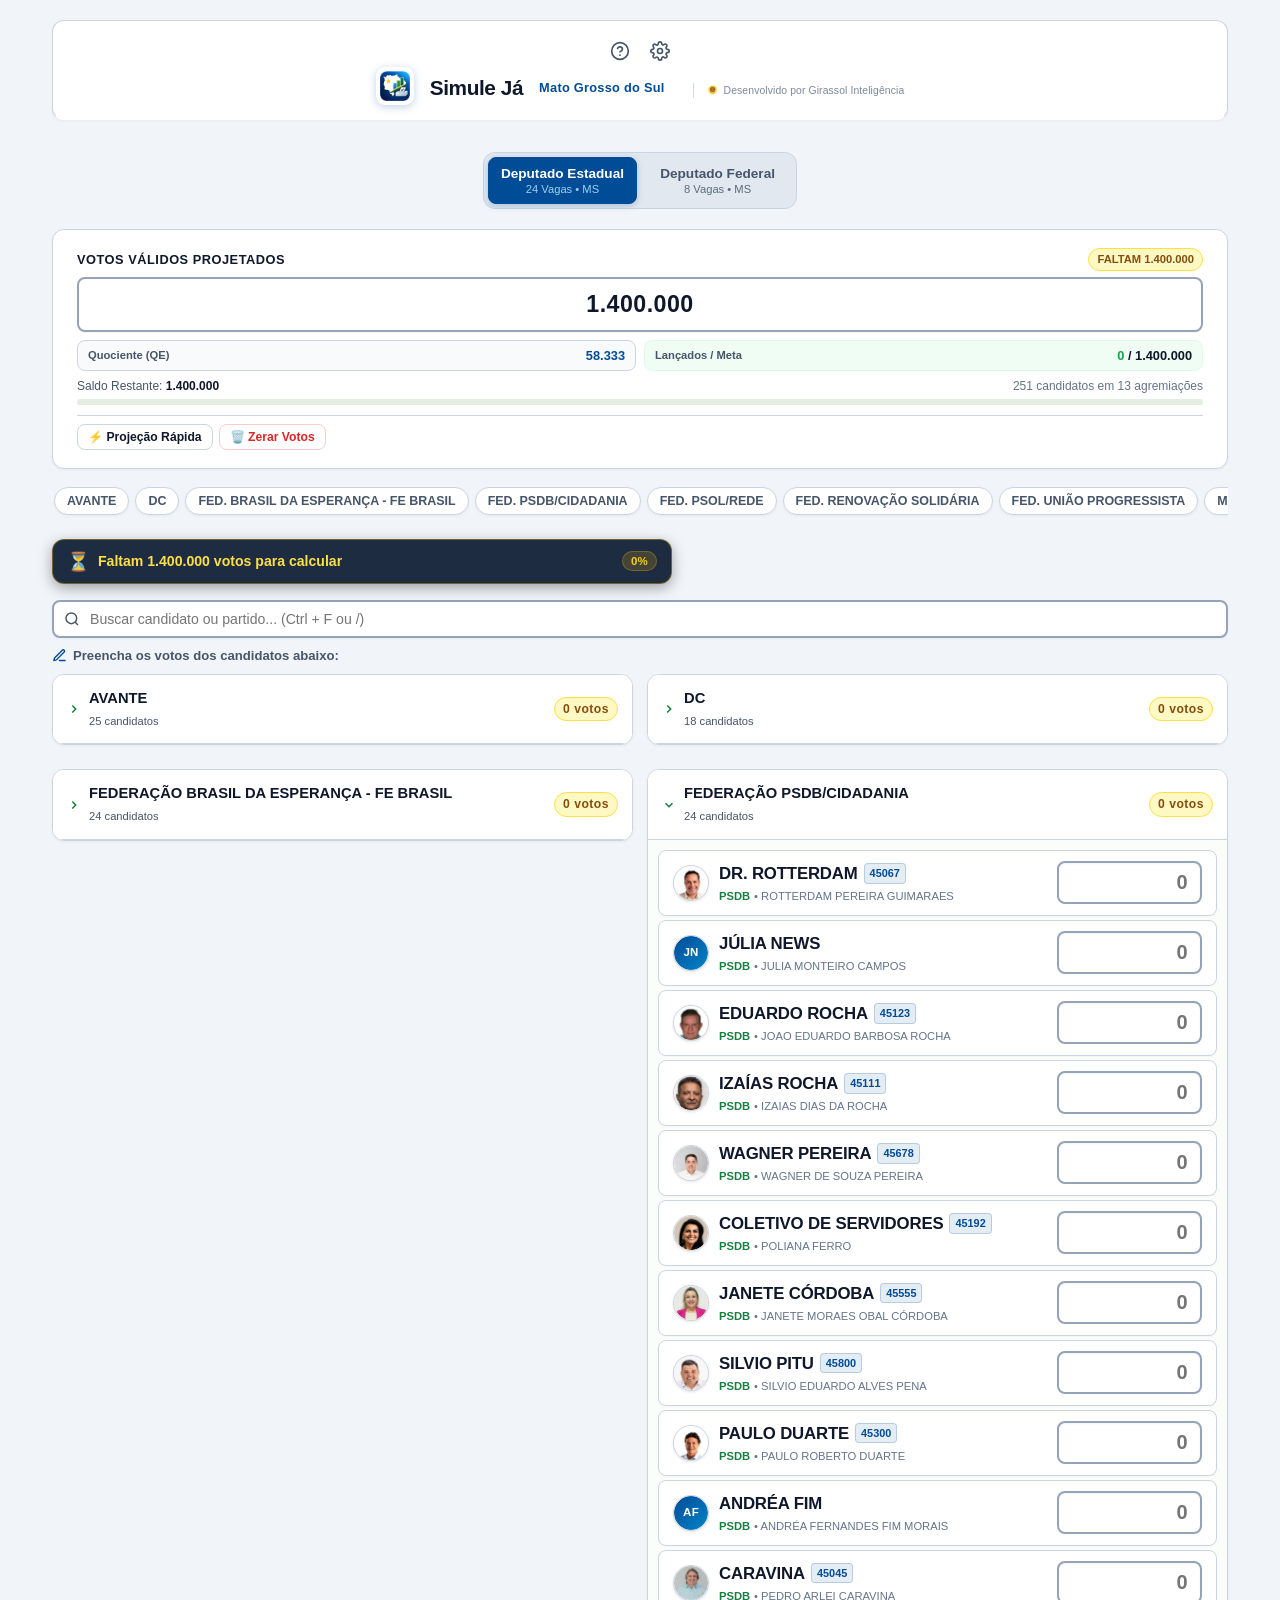
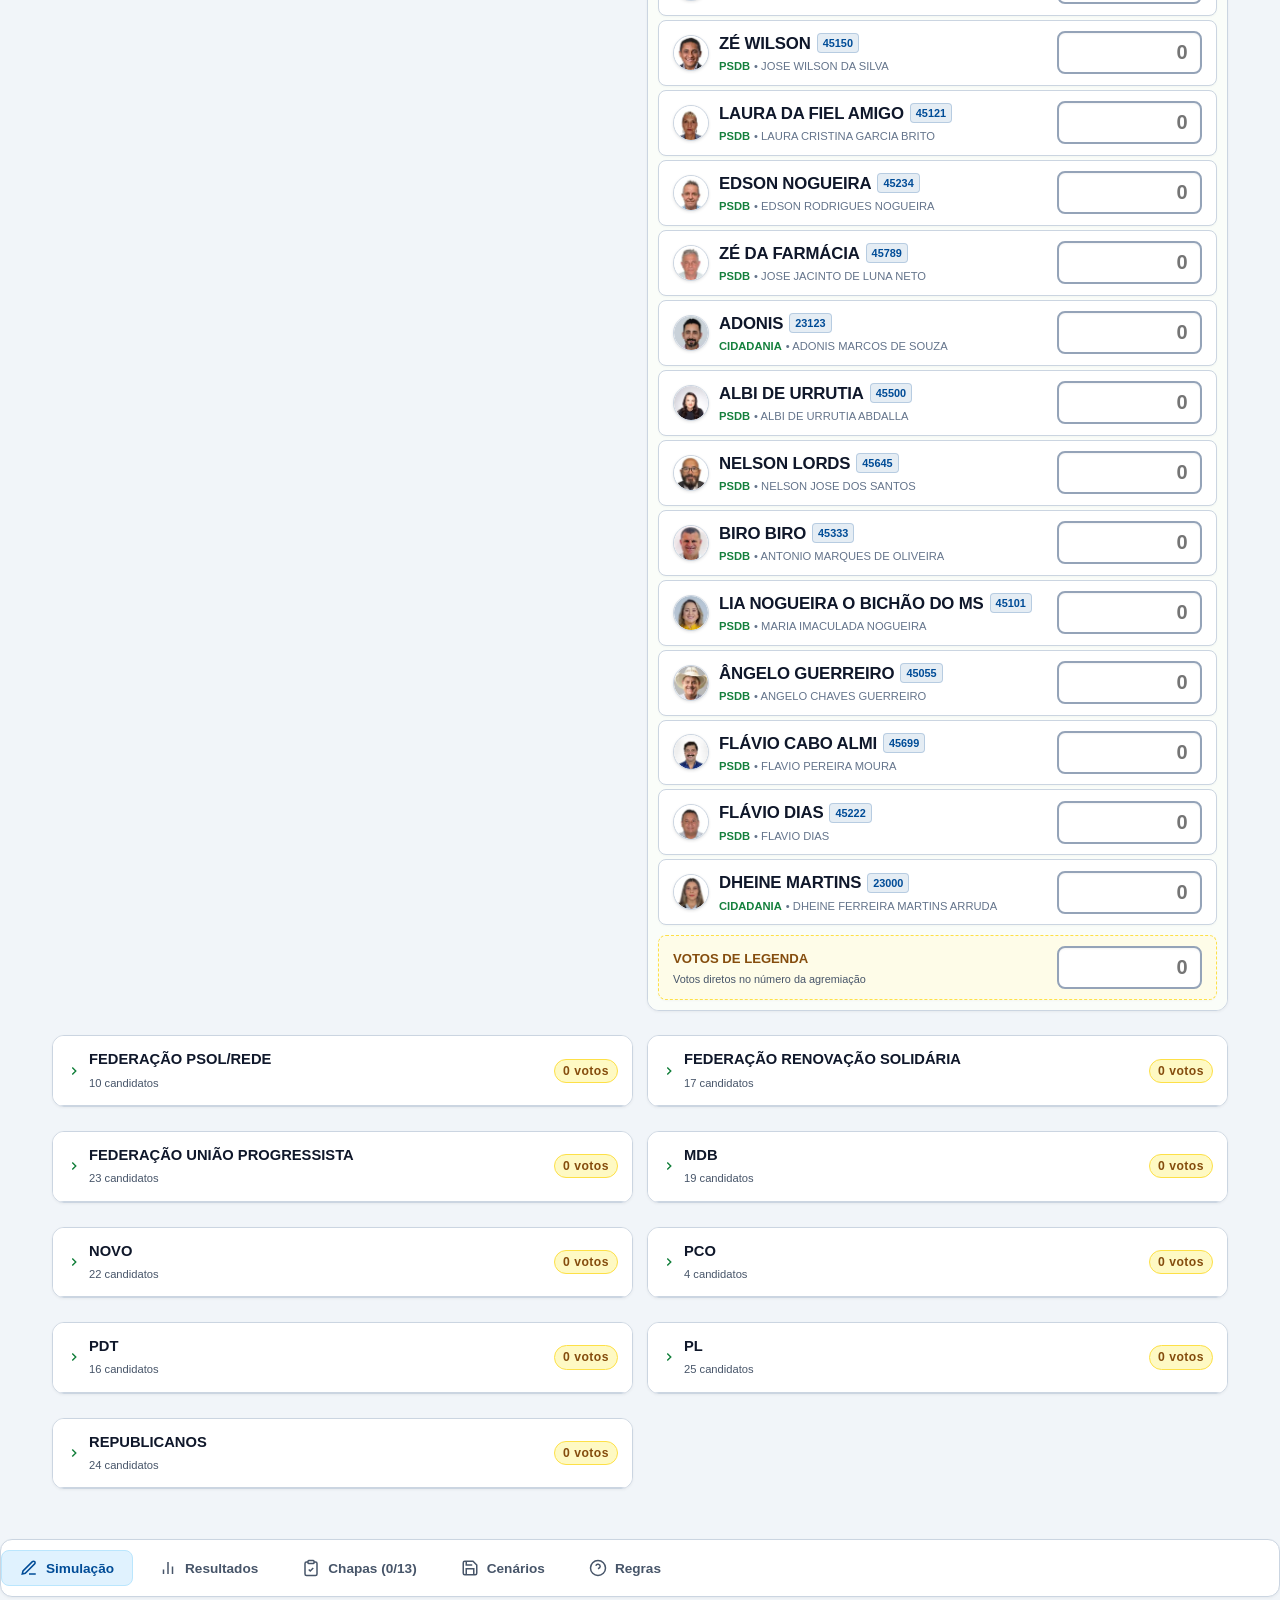
==== index.html @ b7ff92b0 "feat(ux): adicionar busca rapida de candidatos, resumo de diferencas de cenarios e atalhos por tecla" ====
<!DOCTYPE html>
<html lang="pt-BR">
<head>
  <meta charset="UTF-8">
  <meta name="viewport" content="width=device-width, initial-scale=1.0, maximum-scale=1.0, user-scalable=no">
  <meta http-equiv="Content-Security-Policy" content="default-src 'self' data:; script-src 'self' 'unsafe-inline' https://cdn.jsdelivr.net; style-src 'self' 'unsafe-inline' https://fonts.googleapis.com; font-src 'self' https://fonts.gstatic.com data:; img-src 'self' data: blob: https:; connect-src 'self' https:; object-src 'none'; base-uri 'self';">
  <meta name="referrer" content="strict-origin-when-cross-origin">

  <meta name="theme-color" content="#004C97">
  <meta name="description" content="SIMULE JÁ - Projeção eleitoral inteligente nas regras oficiais do TSE (Eleições 2026 MS)">
  <meta name="author" content="Girassol Inteligência">
  <meta name="creator" content="Girassol Inteligência">
  <meta name="publisher" content="Girassol Inteligência">
  <link rel="manifest" href="manifest.json">
  <link rel="icon" href="assets/favicon.png" type="image/png">
  <link rel="icon" href="assets/favicon.webp" type="image/webp">
  <link rel="apple-touch-icon" href="assets/icon-192.png">
  <title>Simule Já • Mato Grosso do Sul</title>
  <link rel="preconnect" href="https://fonts.googleapis.com">
  <link rel="preconnect" href="https://fonts.gstatic.com" crossorigin>
  <link href="https://fonts.googleapis.com/css2?family=Inter:wght@400;500;600;700;800;900&display=swap" rel="stylesheet">
  <link rel="stylesheet" href="css/main.css?v=1789574800000">
  <link rel="stylesheet" href="css/components.css?v=1789574800000">
</head>
<body>

  <div class="app-container">
    
    <!-- Top Header Centralizado com Logo Original e Créditos Discretos -->
    <header class="app-header header-centered">
      <!-- Botões de Ação no Canto Superior Direito (Regras TSE e ADM) -->
      <div class="header-actions-right" style="position: absolute; top: 12px; right: 12px; display: flex; gap: 8px; z-index: 10;">
        <button id="btn-open-rules" class="btn-adm-gear-corner" title="Regras Oficiais do TSE" aria-label="Regras Oficiais do TSE" style="position: static;">
          <svg width="20" height="20" viewBox="0 0 24 24" fill="none" stroke="currentColor" stroke-width="2" stroke-linecap="round" stroke-linejoin="round">
            <circle cx="12" cy="12" r="10"></circle>
            <path d="M9.09 9a3 3 0 0 1 5.83 1c0 2-3 3-3 3"></path>
            <line x1="12" y1="17" x2="12.01" y2="17"></line>
          </svg>
        </button>
        <button id="btn-open-adm" class="btn-adm-gear-corner" title="Painel Administrativo" aria-label="Painel Administrativo" style="position: static;">
          <svg width="20" height="20" viewBox="0 0 24 24" fill="none" stroke="currentColor" stroke-width="2" stroke-linecap="round" stroke-linejoin="round">
            <circle cx="12" cy="12" r="3"></circle>
            <path d="M19.4 15a1.65 1.65 0 0 0 .33 1.82l.06.06a2 2 0 0 1 0 2.83 2 2 0 0 1-2.83 0l-.06-.06a1.65 1.65 0 0 0-1.82-.33 1.65 1.65 0 0 0-1 1.51V21a2 2 0 0 1-2 2 2 2 0 0 1-2-2v-.09A1.65 1.65 0 0 0 9 19.4a1.65 1.65 0 0 0-1.82.33l-.06.06a2 2 0 0 1-2.83 0 2 2 0 0 1 0-2.83l.06-.06a1.65 1.65 0 0 0 .33-1.82 1.65 1.65 0 0 0-1.51-1H3a2 2 0 0 1-2-2 2 2 0 0 1 2-2h.09A1.65 1.65 0 0 0 4.6 9a1.65 1.65 0 0 0-.33-1.82l-.06-.06a2 2 0 0 1 0-2.83 2 2 0 0 1 2.83 0l.06.06a1.65 1.65 0 0 0 1.82.33H9a1.65 1.65 0 0 0 1-1.51V3a2 2 0 0 1 2-2 2 2 0 0 1 2 2v.09a1.65 1.65 0 0 0 1 1.51 1.65 1.65 0 0 0 1.82-.33l.06-.06a2 2 0 0 1 2.83 0 2 2 0 0 1 0 2.83l-.06-.06a1.65 1.65 0 0 0-.33 1.82V9a1.65 1.65 0 0 0 1.51 1H21a2 2 0 0 1 2 2 2 2 0 0 1-2 2h-.09a1.65 1.65 0 0 0-1.51 1z"></path>
          </svg>
        </button>
      </div>

      <div class="brand-wrapper-centered">
        <!-- Logo em tamanho original compacto (38px) -->
        <div class="brand-icon-original">
          <picture>
            <source srcset="assets/icon-192.webp" type="image/webp">
            <img src="assets/oficial_logo.png" alt="Simule Já" class="brand-logo-original">
          </picture>
        </div>
        
        <!-- Título e Frase Centralizados -->
        <h1 class="brand-title-centered">Simule Já</h1>
        <span class="brand-subtitle-centered">Mato Grosso do Sul</span>

        <!-- Desenvolvido por Girassol Inteligência muito discreto e compacto -->
        <div class="brand-credits-subtle">
          <img src="assets/girassol_logo.png" alt="Girassol" class="credits-logo-tiny">
          <span>Desenvolvido por Girassol Inteligência</span>
        </div>
      </div>
    </header>



    <!-- Cargo Selector (Item 2) -->
    <section class="cargo-section">
      <div class="cargo-toggle-grid">
        <button id="cargo-estadual-btn" class="cargo-toggle-btn active" data-cargo="DEPUTADO ESTADUAL" data-seats="24">
          <span>Deputado Estadual</span>
          <span class="sub-text">24 Vagas • MS</span>
        </button>
        <button id="cargo-federal-btn" class="cargo-toggle-btn" data-cargo="DEPUTADO FEDERAL" data-seats="8">
          <span>Deputado Federal</span>
          <span class="sub-text">8 Vagas • MS</span>
        </button>
      </div>
    </section>

    <!-- TAB 1: SIMULAÇÃO / ENTRADA DIRETA -->
    <main id="tab-simulation" class="tab-content active">
      
      <!-- Painel de Controle de Votos e QE -->
      <section class="glass-card desktop-votos-hero-card" style="padding: 14px 16px;">
        <div style="display: flex; justify-content: space-between; align-items: center; margin-bottom: 6px;">
          <span style="font-size: 0.8rem; font-weight: 800; color: var(--text-main); text-transform: uppercase; letter-spacing: 0.04em;">Votos Válidos Projetados</span>
          <span id="balance-status-badge" class="badge badge-yellow">Ajuste os Votos</span>
        </div>
        
        <div style="display: flex; gap: 8px; align-items: center;">
          <input type="text" id="input-valid-votes" class="form-input" placeholder="Ex: 1.400.000" inputmode="numeric" value="1.400.000" style="font-size: 1.45rem; font-weight: 800; letter-spacing: 0.02em; padding: 12px 16px; text-align: center; border-width: 2px;" title="Projeção total de votos válidos">
        </div>

        <!-- Indicadores de Monitoramento Direto (Linha Única Discreta) -->
        <div class="metrics-summary-grid">
          <div class="fixed-metric-box metric-inline">
            <span class="box-label">Quociente (QE)</span>
            <span id="display-qe" class="box-value">0</span>
          </div>
          <div class="fixed-metric-box box-green metric-inline">
            <span class="box-label">Lançados / Meta</span>
            <span class="box-value">
              <span id="display-allocated-votes">0</span> / <span id="display-target-votes">1.400.000</span>
            </span>
          </div>
        </div>

        <div style="display: flex; justify-content: space-between; font-size: 0.75rem; color: var(--text-muted); margin-top: 6px;">
          <span>Saldo Restante: <b id="display-vote-diff" style="color: var(--text-main);">1.400.000</b></span>
          <span id="cand-list-counter" style="color: var(--text-dim);">0 candidatos na chapa</span>
        </div>
        <div class="progress-track" style="margin-top: 4px; height: 6px;">
          <div id="balance-progress-bar" class="progress-fill" style="width: 0%;"></div>
        </div>

        <!-- Barra de Ferramentas Rápidas de Simulação -->
        <div style="display: flex; justify-content: space-between; align-items: center; gap: 8px; margin-top: 10px; padding-top: 8px; border-top: 1px solid var(--border-color); flex-wrap: wrap;">
          <div style="display: flex; gap: 6px;">
            <button id="btn-quick-fill" class="btn btn-secondary btn-sm" type="button" title="Preencher com projeção proporcional calibrada para MS" style="font-weight: 600; font-size: 0.76rem; display: inline-flex; align-items: center; gap: 4px;">
              <span>⚡ Projeção Rápida</span>
            </button>
            <button id="btn-clear-votes" class="btn btn-outline btn-sm" type="button" title="Limpar todos os votos lançados" style="font-size: 0.76rem; color: var(--pastel-red-text); border-color: var(--pastel-red-border);">
              <span>🗑️ Zerar Votos</span>
            </button>
          </div>
        </div>
      </section>

      <!-- Atalhos Rápidos Deslizantes das Agremiações (Chips Nav) -->
      <nav id="party-chips-nav" class="party-chips-nav-container" style="display: flex; gap: 6px; overflow-x: auto; padding: 6px 2px 8px 2px; margin-top: 4px; -webkit-overflow-scrolling: touch;">
        <!-- Gerado dinamicamente via JS -->
      </nav>

      <!-- Barra Fixa Inteligente de Cálculo e Status Oficial -->
      <div class="sticky-calc-bar-dock">
        <button id="btn-run-simulation" class="btn-smart-calc state-pending" type="button" aria-label="Calcular distribuição oficial de vagas">
          <div class="smart-calc-content">
            <span class="smart-calc-icon" id="smart-calc-icon">⏳</span>
            <span class="smart-calc-text" id="smart-calc-text">Faltam 1.400.000 votos para calcular</span>
          </div>
          <span class="smart-calc-badge" id="smart-calc-badge">0%</span>
        </button>
      </div>

      <!-- Barra de Busca Rápida de Candidatos e Partidos (UX Desktop & Mobile) -->
      <div class="candidate-search-wrapper" style="margin: 12px 0 6px 0;">
        <div style="position: relative; display: flex; align-items: center; width: 100%;">
          <svg style="position: absolute; left: 12px; color: var(--text-muted); pointer-events: none;" width="16" height="16" viewBox="0 0 24 24" fill="none" stroke="currentColor" stroke-width="2.2">
            <circle cx="11" cy="11" r="8"></circle>
            <line x1="21" y1="21" x2="16.65" y2="16.65"></line>
          </svg>
          <input type="text" id="input-candidate-search" class="form-input" placeholder="Buscar candidato ou partido... (Ctrl + F ou /)" style="padding-left: 36px; padding-right: 32px; font-size: 0.88rem; height: 38px; border-radius: var(--radius-sm);" aria-label="Buscar candidato ou partido">
          <button id="btn-clear-candidate-search" type="button" style="display: none; position: absolute; right: 8px; background: transparent; border: none; font-size: 1.1rem; color: var(--text-muted); cursor: pointer; padding: 2px 6px;" title="Limpar busca">✕</button>
        </div>
        <div id="search-results-feedback" style="display: none; font-size: 0.75rem; color: var(--primary); font-weight: 700; margin-top: 4px; padding-left: 4px;"></div>
      </div>

      <!-- Instrução simples e direta -->
      <div class="instrucao-votos" style="margin: 8px 0 8px 0; font-size: 0.82rem; font-weight: 600; color: var(--text-muted); display: flex; align-items: center; gap: 6px;">
        <svg width="15" height="15" viewBox="0 0 24 24" fill="none" stroke="currentColor" stroke-width="2.2" stroke-linecap="round" stroke-linejoin="round" style="color: var(--primary); flex-shrink: 0;">
          <path d="M12 20h9"></path>
          <path d="M16.5 3.5a2.121 2.121 0 0 1 3 3L7 19l-4 1 1-4L16.5 3.5z"></path>
        </svg>
        <span>Preencha os votos dos candidatos abaixo:</span>
      </div>

      <!-- Lista Principal de Agremiações e Candidatos Oficiais Pré-carregados -->
      <section id="party-groups-container">
        <!-- Renderizado dinamicamente com todas as chapas oficiais -->
      </section>

    </main>

    <!-- TAB 2: RESULTADOS & BUSINESS INTELLIGENCE -->
    <section id="tab-results" class="tab-content">
      
      <!-- Empty State Amigável (UX Nielsen Heuristic: Visibilidade e Prevenção de Desorientação) -->
      <div id="results-empty-state" class="glass-card empty-state-card" style="display: block; text-align: center; padding: 28px 16px; margin-bottom: 12px;">
        <div style="font-size: 2.2rem; margin-bottom: 8px;">📊</div>
        <h3 style="font-size: 1.05rem; font-weight: 700; color: #FFFFFF; margin-bottom: 6px;">Nenhuma simulação gerada para <span id="results-empty-cargo-name" style="color: var(--primary-light);">Deputado Estadual</span></h3>
        <p style="font-size: 0.82rem; color: var(--text-muted); max-width: 320px; margin: 0 auto 14px auto; line-height: 1.4;">
          Preencha os votos das agremiações e candidatos na aba <b>Simulação</b> para desbloquear o Cockpit Oficial de Vagas e Quocientes.
        </p>
        <button id="btn-goto-simulation" class="btn btn-primary btn-sm" style="margin: 0 auto; display: inline-flex; align-items: center; gap: 6px; font-weight: 700;">
          <svg width="14" height="14" viewBox="0 0 24 24" fill="none" stroke="currentColor" stroke-width="2.2"><path d="M12 20h9"></path><path d="M16.5 3.5a2.121 2.121 0 0 1 3 3L7 19l-4 1 1-4L16.5 3.5z"></path></svg>
          Ir para Lançamento de Votos
        </button>
      </div>

      <!-- Container do Cockpit de BI (Exibido após o cálculo) -->
      <div id="results-bi-content" style="display: none;">

      <!-- Exportação Exclusiva da Projeção via Arquivo .simtse -->
      <div class="glass-card share-actions-card" style="padding: 12px 14px; margin-bottom: 12px; background: linear-gradient(135deg, #F0FDF4 0%, #FFFFFF 100%); border: 1.5px solid var(--pastel-green-border);">
        <div style="display: flex; justify-content: space-between; align-items: center; margin-bottom: 8px; flex-wrap: wrap; gap: 6px;">
          <div style="display: flex; align-items: center; gap: 8px;">
            <span style="font-size: 1.3rem;">💾</span>
            <div>
              <strong style="font-size: 0.92rem; color: #14532D; display: block; line-height: 1.2;">Exportar Projeção Oficial (.simtse)</strong>
              <span style="font-size: 0.73rem; color: var(--text-muted);">Arquivo oficial de simulação com validade de 24 horas</span>
            </div>
          </div>
          <span class="badge badge-green" style="font-size: 0.68rem; font-weight: 700;">⏱️ Válido por 24h</span>
        </div>

        <div class="share-buttons-grid" style="display: flex; gap: 8px; flex-wrap: wrap;">
          <button id="btn-share-whatsapp" class="btn btn-primary btn-sm" style="font-weight: 700; display: inline-flex; align-items: center; gap: 6px; background: #25D366; border: none; box-shadow: 0 2px 6px rgba(37, 211, 102, 0.35);">
            <svg width="15" height="15" viewBox="0 0 24 24" fill="none" stroke="currentColor" stroke-width="2.2"><path d="M21 11.5a8.38 8.38 0 0 1-.9 3.8 8.5 8.5 0 0 1-7.6 4.7 8.38 8.38 0 0 1-3.8-.9L3 21l1.9-5.7a8.38 8.38 0 0 1-.9-3.8 8.5 8.5 0 0 1 4.7-7.6 8.38 8.38 0 0 1 3.8-.9h.5a8.48 8.48 0 0 1 8 8v.5z"></path></svg>
            Enviar no WhatsApp
          </button>
          <button id="btn-copy-share-link" class="btn btn-secondary btn-sm" style="font-weight: 700; display: inline-flex; align-items: center; gap: 6px;">
            <svg width="15" height="15" viewBox="0 0 24 24" fill="none" stroke="currentColor" stroke-width="2.2"><path d="M10 13a5 5 0 0 0 7.54.54l3-3a5 5 0 0 0-7.07-7.07l-1.72 1.71"></path><path d="M14 11a5 5 0 0 0-7.54-.54l-3 3a5 5 0 0 0 7.07 7.07l1.71-1.71"></path></svg>
            Copiar Link (24h)
          </button>
          <button id="btn-export-simtse" class="btn btn-primary btn-sm" style="font-weight: 700; display: inline-flex; align-items: center; gap: 6px; background: #0284C7; border: none; box-shadow: 0 2px 6px rgba(2, 132, 199, 0.35);">
            <svg width="15" height="15" viewBox="0 0 24 24" fill="none" stroke="currentColor" stroke-width="2.2"><path d="M21 15v4a2 2 0 0 1-2 2H5a2 2 0 0 1-2-2v-4"></path><polyline points="7 10 12 15 17 10"></polyline><line x1="12" y1="15" x2="12" y2="3"></line></svg>
            Baixar Arquivo (.simtse)
          </button>
          <button id="btn-print-report" class="btn btn-outline btn-sm" style="font-weight: 600; display: inline-flex; align-items: center; gap: 6px;" title="Imprimir ou Salvar em PDF">
            <svg width="15" height="15" viewBox="0 0 24 24" fill="none" stroke="currentColor" stroke-width="2.2"><polyline points="6 9 6 2 18 2 18 9"></polyline><path d="M6 18H4a2 2 0 0 1-2-2v-5a2 2 0 0 1 2-2h16a2 2 0 0 1 2 2v5a2 2 0 0 1-2 2h-2"></path><rect x="6" y="14" width="12" height="8"></rect></svg>
            Imprimir / PDF
          </button>
        </div>
      </div>
      
      <!-- Top Seat & QE KPI Grid -->
      <div class="glass-card" style="padding: 12px 14px;">
        <div style="display: flex; justify-content: space-between; align-items: center; margin-bottom: 6px;">
          <span id="res-cargo-title" style="font-weight: 800; font-size: 0.85rem; letter-spacing: 0.05em; color: var(--primary);">DEPUTADO ESTADUAL</span>
          <span class="badge badge-green" id="res-balance-tag">Oficial TSE</span>
        </div>
        
        <div class="bi-kpi-grid">
          <div class="bi-kpi-card">
            <span class="bi-kpi-title">Quociente Eleitoral (QE)</span>
            <span class="bi-kpi-value" id="res-qe">0</span>
            <span class="bi-kpi-sub">Válidos ÷ Vagas</span>
          </div>
          <div class="bi-kpi-card kpi-blue">
            <span class="bi-kpi-title">Corte QP (10% QE)</span>
            <span class="bi-kpi-value" id="res-c10">0</span>
            <span class="bi-kpi-sub">Mínimo p/ vaga direta</span>
          </div>
          <div class="bi-kpi-card">
            <span class="bi-kpi-title">Corte Sobra (20% QE)</span>
            <span class="bi-kpi-value" id="res-c20">0</span>
            <span class="bi-kpi-sub">Mínimo p/ sobra 80/20</span>
          </div>
          <div class="bi-kpi-card kpi-green">
            <span class="bi-kpi-title">Vagas Preenchidas</span>
            <span class="bi-kpi-value" style="color: var(--pastel-green-text);"><span id="res-seats-distributed">0</span>/<span id="res-total-seats">24</span></span>
            <span class="bi-kpi-sub" id="res-seats-breakdown">0 QP | 0 Sobras</span>
          </div>
        </div>
      </div>

      <!-- Gráfico de Bancadas Eleitas (Business Intelligence) -->
      <div class="glass-card" style="padding: 12px 14px;">
        <div class="card-title-bar" style="margin-bottom: 8px;">
          <h3>Distribuição de Vagas por Bancada</h3>
          <span style="font-size: 0.72rem; color: var(--text-muted);">Composição Oficial</span>
        </div>
        <div id="bi-bancadas-chart" class="chart-bar-container">
          <!-- Gerado dinamicamente com barras comparativas -->
        </div>
      </div>

      <!-- Tabela Consolidada de Partidos e Eficiência Eleitoral -->
      <div class="glass-card" style="padding: 12px 14px;">
        <div class="card-title-bar" style="margin-bottom: 8px;">
          <h3>Quocientes e Conquista de Vagas</h3>
        </div>
        <div class="table-responsive">
          <table class="custom-table" id="table-party-results">
            <thead>
              <tr>
                <th>Partido / Federação</th>
                <th>Votos Totais</th>
                <th>% Votos</th>
                <th>QP</th>
                <th>Vagas QP</th>
                <th>Sobras 80/20</th>
                <th>Sobras Gerais</th>
                <th>Total Vagas</th>
              </tr>
            </thead>
            <tbody>
              <!-- Dynamic Rows -->
            </tbody>
          </table>
        </div>
      </div>

      <!-- Candidatos Eleitos Oficialmente Projetados -->
      <div class="glass-card" style="padding: 12px 14px;">
        <div class="card-title-bar" style="margin-bottom: 8px;">
          <h3>Candidatos Eleitos</h3>
          <span class="badge badge-purple" id="badge-elected-count">0 Eleitos</span>
        </div>
        <div id="elected-candidates-list" class="elected-grid">
          <!-- Dynamic Elected Cards -->
        </div>
      </div>

      <!-- Margem de Corte: Primeiros Suplentes e Votos Restantes -->
      <div class="glass-card" style="padding: 12px 14px;">
        <div class="card-title-bar" style="margin-bottom: 8px;">
          <h3>Margem de Corte (Primeiros Suplentes)</h3>
          <span style="font-size: 0.72rem; color: var(--text-muted);">Candidatos mais próximos da vaga</span>
        </div>
        <div class="table-responsive">
          <table class="custom-table" id="table-suplentes">
            <thead>
              <tr>
                <th>Candidato</th>
                <th>Partido / Federação</th>
                <th>Votos Nominais</th>
                <th>Status</th>
              </tr>
            </thead>
            <tbody>
              <!-- Dynamic Rows -->
            </tbody>
          </table>
        </div>
      </div>

          </div>
    </section>


    

    <!-- TAB 4: CENÁRIOS SALVOS (Item 11) -->
    <section id="tab-scenarios" class="tab-content">
      <div class="glass-card">
        <div class="scenarios-toolbar-wrapper">
          <!-- Bloco 1: Ações Locais da Sessão Atual -->
          <div class="scenarios-toolbar-section">
            <div class="scenarios-toolbar-header">
              <span class="scenarios-toolbar-label">
                <svg width="15" height="15" viewBox="0 0 24 24" fill="none" stroke="currentColor" stroke-width="2.2"><path d="M19 21H5a2 2 0 0 1-2-2V5a2 2 0 0 1 2-2h11l5 5v11a2 2 0 0 1-2 2z"></path><polyline points="17 21 17 13 7 13 7 21"></polyline><polyline points="7 3 7 8 15 8"></polyline></svg>
                Gravação e Backup Local
              </span>
            </div>
            <div class="scenarios-buttons-group">
              <button id="btn-save-current-scenario" class="btn btn-primary btn-scenario-action" title="Grava os votos atuais em um novo cenário">
                <svg width="15" height="15" viewBox="0 0 24 24" fill="none" stroke="currentColor" stroke-width="2.2"><line x1="12" y1="5" x2="12" y2="19"></line><line x1="5" y1="12" x2="19" y2="12"></line></svg>
                <span>Salvar Projeção Atual</span>
              </button>
              <button id="btn-export-scenarios" class="btn btn-secondary btn-scenario-action" title="Baixa todos os cenários salvos em arquivo de backup JSON">
                <svg width="15" height="15" viewBox="0 0 24 24" fill="none" stroke="currentColor" stroke-width="2"><path d="M21 15v4a2 2 0 0 1-2 2H5a2 2 0 0 1-2-2v-4"></path><polyline points="7 10 12 15 17 10"></polyline><line x1="12" y1="15" x2="12" y2="3"></line></svg>
                <span>Exportar Backup (JSON)</span>
              </button>
            </div>
          </div>

          <!-- Bloco 2: Compartilhamento e Arquivos Externos -->
          <div class="scenarios-toolbar-section">
            <div class="scenarios-toolbar-header">
              <span class="scenarios-toolbar-label">
                <svg width="15" height="15" viewBox="0 0 24 24" fill="none" stroke="currentColor" stroke-width="2.2"><path d="M4 12v8a2 2 0 0 0 2 2h12a2 2 0 0 0 2-2v-8"></path><polyline points="16 6 12 2 8 6"></polyline><line x1="12" y1="2" x2="12" y2="15"></line></svg>
                Importar de Outro Dispositivo
              </span>
            </div>
            <div class="scenarios-buttons-group">
              <input type="file" id="input-load-simtse-file" accept=".simtse,.json" style="display: none;">
              <button id="btn-trigger-load-simtse" class="btn btn-primary btn-scenario-action" style="background: #0284C7; border: none;" title="Abre simulação exportada por outro usuário via WhatsApp ou arquivo">
                <svg width="15" height="15" viewBox="0 0 24 24" fill="none" stroke="currentColor" stroke-width="2.2"><path d="M21 15v4a2 2 0 0 1-2 2H5a2 2 0 0 1-2-2v-4"></path><polyline points="17 8 12 3 7 8"></polyline><line x1="12" y1="3" x2="12" y2="15"></line></svg>
                <span>Abrir Projeção (.simtse)</span>
              </button>

              <input type="file" id="input-import-scenarios-file" accept=".json" style="display: none;">
              <button id="btn-trigger-import-scenarios" class="btn btn-outline btn-scenario-action" title="Restaura lista completa de cenários de um backup prévio">
                <svg width="15" height="15" viewBox="0 0 24 24" fill="none" stroke="currentColor" stroke-width="2"><path d="M21 15v4a2 2 0 0 1-2 2H5a2 2 0 0 1-2-2v-4"></path><polyline points="17 8 12 3 7 8"></polyline><line x1="12" y1="3" x2="12" y2="15"></line></svg>
                <span>Restaurar Backup (JSON)</span>
              </button>
            </div>
          </div>
        </div>

        <div id="scenarios-list" style="display: flex; flex-direction: column; gap: 10px;">
          <!-- Dynamic Scenario Cards -->
        </div>

        <!-- Contêiner do Cockpit Analítico e Comparador de Cenários -->
        <div id="scenarios-comparison-mount">
          <!-- Renderizado via comparisonDashboard.js -->
        </div>
      </div>
    </section>

    <!-- TAB 5: SOBRE (Item 14) -->
    <section id="tab-about" class="tab-content">
      <div class="glass-card" style="display: flex; flex-direction: column; gap: 14px;">
        <div class="card-title-bar">
          <h2>Sobre o Simulador Eleitoral 2026 MS</h2>
        </div>
        
        <div>
          <h4 style="color: var(--primary-light);">Origem da Base de Candidaturas</h4>
          <p style="font-size: 0.85rem; color: #CBD5E1;">
            A aplicação utiliza a base de candidaturas oficiais do Tribunal Superior Eleitoral (TSE) para as Eleições 2026 em Mato Grosso do Sul, garantindo conformidade nominal, registro partidário e federações.
          </p>
        </div>

        <div>
          <h4 style="color: var(--primary-light);">Quociente Eleitoral (QE) e Quociente Partidário (QP)</h4>
          <p style="font-size: 0.85rem; color: #CBD5E1;">
            <strong>QE</strong> = Votos Válidos ÷ Número de Vagas (24 para Deputado Estadual / 8 para Deputado Federal). Fração até 0,5 é desprezada; superior a 0,5 arredonda-se para cima.<br>
            <strong>QP</strong> = Votos Totais do Partido ou Federação ÷ QE (apenas a parte inteira).
          </p>
        </div>

        <div>
          <h4 style="color: var(--primary-light);">Cláusula de Barreira Individual (10% do QE)</h4>
          <p style="font-size: 0.85rem; color: #CBD5E1;">
            Para ocupar qualquer vaga conquistada pelo QP, o candidato precisa ter obtido votação nominal igual ou superior a 10% do Quociente Eleitoral.
          </p>
        </div>

        <div>
          <h4 style="color: var(--primary-light);">Distribuição das Sobras (Regra 80/20 & Sobras Gerais)</h4>
          <p style="font-size: 0.85rem; color: #CBD5E1;">
            <strong>Fase 80/20:</strong> Concorrem apenas os partidos/federações que atingirem pelo menos 80% do QE e que possuam candidatos com no mínimo 20% do QE.<br>
            <strong>Sobras Gerais (ADI 7228/7263 STF):</strong> Vagas remanescentes não preenchidas na fase 80/20 são distribuídas pelas maiores médias a todos os partidos/federações com candidatos elegíveis (≥ 20% do QE).<br>
            A cada vaga concedida, a média é recalculada: <code>Média = Votos Totais ÷ (Vagas Já Conquistadas + 1)</code>.
          </p>
        </div>

        <div>
          <h4 style="color: var(--primary-light);">Federações Partidárias</h4>
          <p style="font-size: 0.85rem; color: #CBD5E1;">
            As federações partidárias registradas atuam como uma única agremiação partidária na contagem e rateio de vagas proporcionais.
          </p>
        </div>

        <div>
          <h4 style="color: var(--primary-light);">Privacidade e Armazenamento Local</h4>
          <p style="font-size: 0.85rem; color: #CBD5E1;">
            Não há envio de dados para servidores externos. Todo o processamento e salvamento de cenários ocorrem 100% no seu próprio dispositivo através de <code>localStorage</code> e PWA Offline.
          </p>
        </div>
      </div>
    </section>

    

  </div>

  <nav class="mobile-nav-bar" style="display: flex; flex-direction: column; align-items: center; padding: 10px 0;">
    <div style="display: flex; justify-content: space-around; width: 100%;">
      <button class="nav-tab-btn active" data-tab="tab-simulation">
        <svg viewBox="0 0 24 24" fill="none" stroke="currentColor" stroke-width="2"><path d="M12 20h9"></path><path d="M16.5 3.5a2.121 2.121 0 0 1 3 3L7 19l-4 1 1-4L16.5 3.5z"></path></svg>
        <span>Simulação</span>
      </button>
      <button class="nav-tab-btn" data-tab="tab-results">
        <svg viewBox="0 0 24 24" fill="none" stroke="currentColor" stroke-width="2"><path d="M18 20V10"></path><path d="M12 20V4"></path><path d="M6 20v-6"></path></svg>
        <span>Resultados</span>
      </button>
      <button id="btn-toggle-status-sidebar" class="nav-tab-btn" title="Ver checklist e status das chapas">
        <svg viewBox="0 0 24 24" fill="none" stroke="currentColor" stroke-width="2">
          <path d="M16 4h2a2 2 0 0 1 2 2v14a2 2 0 0 1-2 2H6a2 2 0 0 1-2-2V6a2 2 0 0 1 2-2h2"></path>
          <rect x="8" y="2" width="8" height="4" rx="1" ry="1"></rect>
          <path d="M9 14l2 2 4-4"></path>
        </svg>
        <span>Chapas (<span id="sidebar-progress-counter">0/15</span>)</span>
      </button>
      <button class="nav-tab-btn" data-tab="tab-scenarios">
        <svg viewBox="0 0 24 24" fill="none" stroke="currentColor" stroke-width="2"><path d="M19 21H5a2 2 0 0 1-2-2V5a2 2 0 0 1 2-2h11l5 5v11a2 2 0 0 1-2 2z"></path><polyline points="17 21 17 13 7 13 7 21"></polyline><polyline points="7 3 7 8 15 8"></polyline></svg>
        <span>Cenários</span>
      </button>
      <button class="nav-tab-btn" data-tab="tab-about" title="Regras Oficiais do TSE">
        <svg viewBox="0 0 24 24" fill="none" stroke="currentColor" stroke-width="2"><circle cx="12" cy="12" r="10"></circle><path d="M9.09 9a3 3 0 0 1 5.83 1c0 2-3 3-3 3"></path><line x1="12" y1="17" x2="12.01" y2="17"></line></svg>
        <span>Regras</span>
      </button>
    </div>
  </nav>

  <!-- Modal de Autenticação / Definição do PIN de 6 Dígitos -->
  <div id="modal-pin" class="modal-backdrop">
    <div class="modal-box" style="max-width: 380px; text-align: center;">
      <h3 id="pin-modal-title" style="color: #FFFFFF; font-size: 1.15rem;">Acesso Administrativo</h3>
      <p id="pin-modal-desc" style="font-size: 0.85rem; color: var(--text-muted);">
        Digite o PIN de 6 dígitos para acessar o painel:
      </p>

      <div class="pin-input-container">
        <input type="password" maxlength="1" class="pin-digit-input" data-index="0" inputmode="numeric">
        <input type="password" maxlength="1" class="pin-digit-input" data-index="1" inputmode="numeric">
        <input type="password" maxlength="1" class="pin-digit-input" data-index="2" inputmode="numeric">
        <input type="password" maxlength="1" class="pin-digit-input" data-index="3" inputmode="numeric">
        <input type="password" maxlength="1" class="pin-digit-input" data-index="4" inputmode="numeric">
        <input type="password" maxlength="1" class="pin-digit-input" data-index="5" inputmode="numeric">
      </div>

      <div id="pin-error-msg" style="color: var(--accent-red); font-size: 0.8rem; height: 20px;"></div>

      <div style="display: flex; gap: 8px; justify-content: center; margin-top: 8px;">
        <button id="btn-cancel-pin" class="btn btn-secondary btn-sm">Cancelar</button>
        <button id="btn-confirm-pin" class="btn btn-primary btn-sm">Confirmar</button>
      </div>
    </div>
  </div>

  <!-- Modal do Painel ADM (Controle de Cargos e PIN) -->
  <div id="modal-adm-panel" class="modal-backdrop">
    <div class="modal-box">
      <div style="display: flex; justify-content: space-between; align-items: center;">
        <h3 style="color: #FFFFFF; font-size: 1.15rem;">Painel Administrativo</h3>
        <button id="btn-close-adm-panel" class="btn btn-secondary btn-sm">✕</button>
      </div>

      <p style="font-size: 0.85rem; color: var(--text-muted);">
        Controle a visibilidade dos simuladores e a segurança de acesso:
      </p>

      <!-- Habilitar / Desabilitar Cargos -->
      <div class="form-group" style="gap: 12px;">
        <label class="form-label">Exibição dos Cargos no Simulador:</label>
        
        <label style="display: flex; align-items: center; justify-content: space-between; padding: 10px 12px; background: var(--bg-input); border-radius: var(--radius-sm); border: 1px solid var(--border-color); cursor: pointer;">
          <div>
            <strong style="font-size: 0.95rem; color: #FFFFFF;">Deputado Estadual (24 Vagas)</strong>
            <div style="font-size: 0.75rem; color: var(--text-muted);">Exibir opção de simulação estadual</div>
          </div>
          <input type="checkbox" id="adm-toggle-estadual" checked style="width: 20px; height: 20px; accent-color: var(--primary-light);">
        </label>

        <label style="display: flex; align-items: center; justify-content: space-between; padding: 10px 12px; background: var(--bg-input); border-radius: var(--radius-sm); border: 1px solid var(--border-color); cursor: pointer;">
          <div>
            <strong style="font-size: 0.95rem; color: #FFFFFF;">Deputado Federal (8 Vagas)</strong>
            <div style="font-size: 0.75rem; color: var(--text-muted);">Exibir opção de simulação federal</div>
          </div>
          <input type="checkbox" id="adm-toggle-federal" checked style="width: 20px; height: 20px; accent-color: var(--primary-light);">
        </label>
      </div>

      <!-- Configuração de Segurança com PIN -->
      <div class="form-group" style="margin-top: 6px; gap: 8px;">
        <label class="form-label">Segurança de Acesso por PIN:</label>
        <label style="display: flex; align-items: center; justify-content: space-between; padding: 10px 12px; background: var(--bg-input); border-radius: var(--radius-sm); border: 1px solid var(--border-color); cursor: pointer;">
          <div>
            <strong style="font-size: 0.95rem; color: #FFFFFF;">Exigir PIN de 6 dígitos no Início</strong>
            <div style="font-size: 0.75rem; color: var(--text-muted);">Bloqueia a plataforma até digitar o PIN</div>
          </div>
          <input type="checkbox" id="adm-toggle-require-pin" style="width: 20px; height: 20px; accent-color: var(--primary-light);">
        </label>
        <button id="btn-change-pin" class="btn btn-secondary btn-sm" style="align-self: flex-start;">Redefinir PIN de 6 Dígitos</button>
      </div>

      <!-- Importador de Pesquisas Eleitorais (Exclusivo ADM) -->
      <div style="border-top: 1px solid var(--border-color); padding-top: 14px; margin-top: 6px;">
        <div style="display: flex; justify-content: space-between; align-items: center; margin-bottom: 8px;">
          <strong style="font-size: 0.95rem; color: var(--text-main); display: flex; align-items: center; gap: 6px;">
            <svg width="18" height="18" viewBox="0 0 24 24" fill="none" stroke="currentColor" stroke-width="2" style="color: var(--primary-light);"><path d="M21 15v4a2 2 0 0 1-2 2H5a2 2 0 0 1-2-2v-4"></path><polyline points="7 10 12 15 17 10"></polyline><line x1="12" y1="15" x2="12" y2="3"></line></svg>
            Importar Pesquisa Eleitoral
          </strong>
          <button id="btn-toggle-survey-importer" class="btn btn-secondary btn-sm" type="button">Abrir Importador</button>
        </div>

        <div id="survey-importer-adm-body" style="display: none; flex-direction: column; gap: 10px; background: #F8FAFC; border: 1px solid var(--border-color); border-radius: var(--radius-sm); padding: 12px; margin-top: 8px;">
          <div style="font-size: 0.78rem; color: var(--text-muted); line-height: 1.5;">
            <strong style="color: var(--text-main); margin-bottom: 4px; display: block;">Como Proceder:</strong>
            • Cole abaixo os dados da pesquisa (ex: <code>Beto Pereira 18,5%</code> ou <code>Geraldo Resende: 35.000</code>).<br>
            • Ou carregue um arquivo <strong>.CSV</strong> / <strong>.JSON</strong>.<br>
            • O sistema converterá os percentuais proporcionalmente aos votos válidos definidos na simulação.
          </div>

          <textarea id="textarea-survey-input" class="form-input" rows="4" placeholder="Cole aqui os dados da pesquisa...&#10;Exemplo:&#10;Geraldo Resende: 12.5%&#10;Marcos Pollon: 11.2%&#10;Dagoberto: 8.0%" style="font-size: 0.85rem; background: #FFFFFF; resize: vertical;"></textarea>

          <div style="display: flex; justify-content: space-between; align-items: center; gap: 8px; flex-wrap: wrap;">
            <div>
              <input type="file" id="file-survey-input" accept=".json,.csv,.txt" style="display: none;">
              <button id="btn-trigger-survey-file" class="btn btn-secondary btn-sm" type="button">Subir Arquivo (.csv / .json)</button>
            </div>
            <button id="btn-process-survey" class="btn btn-primary btn-sm" type="button" style="font-weight: 700;">
              Aplicar Pesquisa na Simulação
            </button>
          </div>

          <div id="survey-feedback-msg" style="font-size: 0.75rem; min-height: 16px;"></div>
        </div>
      </div>

      <div style="display: flex; justify-content: flex-end; gap: 8px; margin-top: 14px; border-top: 1px solid var(--border-color); padding-top: 12px;">
        <button id="btn-save-adm-settings" class="btn btn-primary btn-sm">Salvar Preferências</button>
      </div>
    </div>
  </div>

  

  <!-- Drawer / Coluna Lateral de Status das Chapas -->
  <aside id="parties-status-drawer" class="status-drawer">
    <div class="status-drawer-header">
      <div style="display: flex; align-items: center; gap: 8px;">
        <span style="font-size: 1.2rem;">📋</span>
        <div>
          <h3 style="font-size: 0.95rem; font-weight: 800; color: var(--text-main); line-height: 1.1;">Status das Chapas</h3>
          <span id="drawer-subtitle-progress" style="font-size: 0.7rem; color: var(--pastel-green-text); font-weight: 600;">0 de 15 com votos lançados</span>
        </div>
      </div>
      <button id="btn-close-status-drawer" class="btn-icon-close" title="Fechar">✕</button>
    </div>

    <!-- Barra de Progresso Geral -->
    <div style="padding: 10px 14px 6px 14px;">
      <div class="progress-track" style="height: 6px;">
        <div id="drawer-progress-fill" class="progress-fill" style="width: 0%;"></div>
      </div>
    </div>

    <!-- Lista de Cards das Agremiações com Logo e Check -->
    <div id="drawer-parties-list" class="status-drawer-list">
      <!-- Cards gerados dinamicamente via JS -->
    </div>
  </aside>
  <div id="status-drawer-backdrop" class="status-drawer-backdrop"></div>

  <!-- Scripts -->
  <script type="module" src="js/app.js?v=1789576800000"></script>
  <script>
    // Limpeza de cache antigo e garantia de carregamento instantâneo
    if ('serviceWorker' in navigator) {
      navigator.serviceWorker.getRegistrations().then(registrations => {
        for (let registration of registrations) {
          registration.unregister();
        }
      });
      if ('caches' in window) {
        caches.keys().then(names => {
          for (let name of names) caches.delete(name);
        });
      }
    }
  </script>
  <!-- Container Acessível de Notificações Toast (UX Não-Bloqueante) -->
  <div id="toast-container" class="toast-container" aria-live="polite" aria-atomic="true"></div>

</body>
</html>
---- css/main.css ----
:root {
  /* Paleta Institucional Executiva Simula Já MS (Azul Royal, Slate e Acentos Cívicos) */
  --bg-main: #F1F5F9;          /* Fundo geral slate/cool-gray suave, de alto contraste e foco */
  --bg-card: #FFFFFF;          /* Branco puro para destacar os cartões */
  --bg-card-hover: #F8FAFC;    /* Toque sutil no hover */
  
  /* Paleta Azul Institucional Primária */
  --primary: #004C97;          /* Azul Oficial Institucional */
  --primary-light: #0284C7;    /* Azul Ciano / Royal Vivo */
  --primary-hover: #003870;    /* Azul Escuro Profundo */
  --primary-glow: rgba(0, 76, 151, 0.22);
  --primary-bg-subtle: #E0F2FE;

  /* Paleta Verde (Confirmação e Sucesso) */
  --pastel-green-bg: #DCFCE7;      /* Fundo verde suave */
  --pastel-green-light: #F0FDF4;   /* Verde ultra suave */
  --pastel-green-border: #86EFAC;  /* Borda verde */
  --pastel-green-text: #15803D;    /* Verde para texto legível */
  --pastel-green-accent: #16A34A;  /* Verde ativo */

  /* Paleta Amarelo / Dourado (Atenção e Pendências) */
  --pastel-yellow-bg: #FEF9C3;     /* Amarelo claro */
  --pastel-yellow-light: #FEFCE8;  /* Amarelo ultra suave */
  --pastel-yellow-border: #FDE047; /* Borda amarelo */
  --pastel-yellow-text: #854D0E;   /* Âmbar escuro legível */
  --pastel-yellow-accent: #D97706; /* Âmbar ativo */

  /* Paleta Azul Suave Complementar */
  --pastel-blue-bg: #E0F2FE;       /* Azul céu */
  --pastel-blue-border: #BAE6FD;
  --pastel-blue-text: #0284C7;

  /* Paleta Púrpura Complementar */
  --pastel-purple-bg: #F3E8FF;     /* Lavanda suave */
  --pastel-purple-border: #E9D5FF;
  --pastel-purple-text: #6B21A8;

  /* Paleta Vermelho (Excesso / Alerta) */
  --pastel-red-bg: #FEE2E2;        /* Vermelho suave */
  --pastel-red-border: #FECACA;
  --pastel-red-text: #DC2626;

  /* ============================================================ */
  /* DIFERENCIAÇÃO VISUAL: CAMPOS EDITÁVEIS vs CAMPOS FIXOS       */
  /* ============================================================ */
  
  /* Campos para Preencher (Editáveis) */
  --input-edit-bg: #FFFFFF;
  --input-edit-border: #94A3B8;               /* Borda nítida de alto contraste */
  --input-edit-focus-border: #004C97;         /* Foco no azul institucional */
  --input-edit-focus-glow: rgba(0, 76, 151, 0.20);
  --input-edit-filled-bg: #F0FDF4;            /* Verde ultra claro quando preenchido */
  --input-edit-filled-border: #86EFAC;

  /* Campos Fixos do Sistema (Cálculos, QE, Totais) */
  --fixed-system-bg: #F8FAFC;                 /* Fundo slate contínuo e sereno */
  --fixed-system-border: #CBD5E1;
  --fixed-system-text: #0F172A;
  --fixed-system-badge-bg: #E2E8F0;
  --fixed-system-badge-text: #334155;

  /* Cores Globais de Texto e Superfície */
  --text-main: #0F172A;                       /* Slate escuro de altíssima legibilidade */
  --text-muted: #475569;                      /* Ardósia equilibrado */
  --text-dim: #64748B;
  --border-color: #CBD5E1;
  --border-focus: #004C97;

  --color-accent-blue: #004C97;
  --color-accent-green: #16A34A;
  --color-accent-yellow: #D97706;
  --color-accent-red: #DC2626;

  --radius-sm: 8px;
  --radius-md: 12px;
  --radius-lg: 16px;
  --radius-full: 9999px;

  --font-sans: 'Inter', -apple-system, BlinkMacSystemFont, 'Segoe UI', Roboto, sans-serif;
  --shadow-sm: 0 1px 3px rgba(0, 0, 0, 0.05);
  --shadow-md: 0 4px 6px -1px rgba(0, 0, 0, 0.07), 0 2px 4px -2px rgba(0, 0, 0, 0.04);
  --shadow-lg: 0 10px 15px -3px rgba(0, 0, 0, 0.08), 0 4px 6px -4px rgba(0, 0, 0, 0.03);
  --transition: all 0.18s ease-in-out;

  /* Safe Area Insets para Mobile */
  --safe-top: env(safe-area-inset-top, 20px);
  --safe-bottom: env(safe-area-inset-bottom, 20px);
  --safe-left: env(safe-area-inset-left, 16px);
  --safe-right: env(safe-area-inset-right, 16px);
}

* {
  box-sizing: border-box;
  margin: 0;
  padding: 0;
  -webkit-tap-highlight-color: transparent;
}

body {
  background-color: var(--bg-main);
  color: var(--text-main);
  font-family: var(--font-sans);
  font-size: 15px;
  line-height: 1.5;
  min-height: 100vh;
  display: flex;
  flex-direction: column;
  overflow-x: hidden;
  -webkit-font-smoothing: antialiased;
}

/* Layout Container Centralizado e Focado */
.app-container {
  width: 100%;
  max-width: 680px;
  margin: 0 auto;
  padding-top: calc(var(--safe-top) + 12px);
  padding-bottom: calc(var(--safe-bottom) + 85px);
  padding-left: calc(var(--safe-left) + 12px);
  padding-right: calc(var(--safe-right) + 12px);
  display: flex;
  flex-direction: column;
  gap: 14px;
}

/* Header Centralizado */
.app-header {
  position: relative;
  display: flex;
  flex-direction: column;
  align-items: center;
  justify-content: center;
  text-align: center;
  padding: 12px 0 16px 0;
  width: 100%;
}

.brand-wrapper {
  display: flex;
  flex-direction: column;
  align-items: center;
  justify-content: center;
  text-align: center;
  gap: 12px;
  width: 100%;
}

.brand-icon {
  width: clamp(140px, 45vw, 170px);
  height: clamp(140px, 45vw, 170px);
  background: transparent;
  border: none;
  border-radius: 28px;
  display: flex;
  align-items: center;
  justify-content: center;
  box-shadow: none;
}

.brand-logo-img {
  width: 100%;
  height: 100%;
  border-radius: 28px;
  display: block;
  object-fit: cover;
  box-shadow: 0 4px 20px rgba(0, 76, 151, 0.15);
}

.brand-title {
  display: flex;
  flex-direction: column;
  align-items: center;
  text-align: center;
  gap: 4px;
}

.brand-title h1 {
  font-size: 1.40rem;
  font-weight: 900;
  letter-spacing: -0.02em;
  color: var(--text-main);
  line-height: 1.15;
  text-align: center;
  margin: 0;
}

.brand-slogan {
  font-size: 0.76rem;
  font-weight: 700;
  color: var(--primary);
  letter-spacing: 0.03em;
  line-height: 1.3;
  text-align: center;
}
/* Navigation Tabs (Mobile Bottom Bar / Top Desktop) */
.mobile-nav-bar {
  position: fixed;
  bottom: 0;
  left: 0;
  right: 0;
  background: rgba(255, 255, 255, 0.96);
  backdrop-filter: blur(12px);
  border-top: 1px solid var(--border-color);
  display: flex;
  justify-content: space-around;
  padding-top: 8px;
  padding-bottom: calc(var(--safe-bottom) + 8px);
  padding-left: var(--safe-left);
  padding-right: var(--safe-right);
  z-index: 1000;
  box-shadow: 0 -2px 8px rgba(0, 0, 0, 0.04);
}

.nav-tab-btn {
  background: transparent;
  border: none;
  color: var(--text-muted);
  display: flex;
  flex-direction: column;
  align-items: center;
  gap: 3px;
  font-size: 0.72rem;
  font-weight: 600;
  cursor: pointer;
  padding: 6px 12px;
  border-radius: var(--radius-sm);
  transition: var(--transition);
}

.nav-tab-btn.active {
  color: #004C97;
  background: #E0F2FE;
  border: 1px solid #BAE6FD;
}

.nav-tab-btn svg {
  width: 20px;
  height: 20px;
}

/* Botão Discreto de Engrenagem ADM */
.btn-adm-gear {
  position: absolute;
  top: 4px;
  right: 0;
  z-index: 10;
  padding: 6px;
  border-radius: var(--radius-sm);
  display: inline-flex;
  align-items: center;
  justify-content: center;
  transition: var(--transition);
}

.btn-adm-gear:hover, .btn-adm-gear:active {
  color: var(--text-main);
  background: var(--pastel-green-bg);
  border-color: var(--pastel-green-border);
}

/* Content Views */
.tab-content {
  display: none;
  animation: fadeIn 0.2s ease-in-out;
}

.tab-content.active {
  display: block;
}

@keyframes fadeIn {
  from { opacity: 0; transform: translateY(3px); }
  to { opacity: 1; transform: translateY(0); }
}

/* Barra Guia Visual: Diferenciação de Campos */
.field-legend-bar {
  display: flex;
  align-items: center;
  justify-content: space-between;
  gap: 8px;
  padding: 6px 10px;
  background: #FFFFFF;
  border: 1px solid var(--border-color);
  border-radius: var(--radius-sm);
  font-size: 0.72rem;
  color: var(--text-muted);
  box-shadow: var(--shadow-sm);
  flex-wrap: wrap;
}

.legend-item {
  display: inline-flex;
  align-items: center;
  gap: 5px;
}

.legend-chip {
  display: inline-flex;
  align-items: center;
  padding: 1px 6px;
  border-radius: 4px;
  font-size: 0.68rem;
  font-weight: 700;
  text-transform: uppercase;
}

.legend-chip.chip-edit {
  background: #FFFFFF;
  border: 2px solid var(--input-edit-border);
  color: var(--text-main);
}

.legend-chip.chip-fixed {
  background: var(--pastel-yellow-bg);
  border: 1px solid var(--pastel-yellow-border);
  color: var(--pastel-yellow-text);
}

/* Card Container Base */
.glass-card {
  background: var(--bg-card);
  border: 1px solid var(--border-color);
  border-radius: var(--radius-md);
  padding: 14px 16px;
  margin-bottom: 12px;
  box-shadow: var(--shadow-sm);
  position: relative;
  transition: var(--transition);
}

.card-title-bar {
  display: flex;
  justify-content: space-between;
  align-items: center;
  margin-bottom: 10px;
}

.card-title-bar h2, .card-title-bar h3 {
  font-size: 0.95rem;
  font-weight: 700;
  color: var(--text-main);
  display: flex;
  align-items: center;
  gap: 8px;
}

/* Buttons */
.btn {
  display: inline-flex;
  align-items: center;
  justify-content: center;
  gap: 6px;
  padding: 7px 12px;
  font-size: 0.82rem;
  font-weight: 600;
  border-radius: var(--radius-sm);
  cursor: pointer;
  transition: var(--transition);
  border: 1px solid transparent;
  font-family: inherit;
}

.btn-primary {
  background: var(--primary);
  color: #FFFFFF;
  border-color: var(--primary);
  box-shadow: 0 2px 6px rgba(0, 76, 151, 0.20);
}

.btn-primary:hover {
  background: var(--primary-hover);
  border-color: var(--primary-hover);
}

.btn-secondary {
  background: #FFFFFF;
  color: var(--text-main);
  border-color: var(--border-color);
}

.btn-secondary:hover {
  background: #F1F5F9;
  border-color: #CBD5E1;
  color: var(--primary);
}

.btn-outline {
  background: transparent;
  color: var(--primary);
  border-color: var(--primary);
}

.btn-outline:hover {
  background: var(--pastel-blue-bg);
  color: var(--primary-hover);
}

.btn-danger {
  background: var(--pastel-red-bg);
  color: var(--pastel-red-text);
  border-color: var(--pastel-red-border);
}

.btn-danger:hover {
  background: #FEE2E2;
}

.btn-success {
  background: var(--pastel-green-bg);
  color: var(--pastel-green-text);
  border-color: var(--pastel-green-border);
}

.btn-sm {
  padding: 5px 10px;
  font-size: 0.78rem;
}

.btn-lg {
  padding: 12px 18px;
  font-size: 0.95rem;
  width: 100%;
}

/* Badges de Destaque */
.badge-field-edit {
  background: #FFFFFF;
  color: var(--primary);
  border: 1.5px solid var(--primary-light);
  font-size: 0.65rem;
  font-weight: 800;
  letter-spacing: 0.04em;
  padding: 2px 7px;
  border-radius: var(--radius-full);
  display: inline-flex;
  align-items: center;
  gap: 4px;
}

.badge-field-fixed {
  background: var(--pastel-yellow-bg);
  color: var(--pastel-yellow-text);
  border: 1px solid var(--pastel-yellow-border);
  font-size: 0.65rem;
  font-weight: 800;
  letter-spacing: 0.04em;
  padding: 2px 7px;
  border-radius: var(--radius-full);
  display: inline-flex;
  align-items: center;
  gap: 4px;
}

/* Inputs & Form Controls */
.form-group {
  display: flex;
  flex-direction: column;
  gap: 4px;
  margin-bottom: 10px;
}

.form-label {
  font-size: 0.8rem;
  font-weight: 600;
  color: var(--text-muted);
}

.form-input {
  background: var(--input-edit-bg);
  border: 2px solid var(--input-edit-border);
  border-radius: var(--radius-sm);
  color: var(--text-main);
  padding: 8px 12px;
  font-size: 0.95rem;
  outline: none;
  transition: var(--transition);
  width: 100%;
  font-family: inherit;
  box-shadow: 0 1px 2px rgba(0,0,0,0.04);
}

.form-input:focus {
  border-color: var(--input-edit-focus-border);
  background: #FFFFFF;
  box-shadow: 0 0 0 3px var(--input-edit-focus-glow);
}

/* Badges Padrão com Cores Pastéis */
.badge {
  display: inline-flex;
  align-items: center;
  gap: 4px;
  padding: 2px 8px;
  border-radius: var(--radius-full);
  font-size: 0.7rem;
  font-weight: 700;
  text-transform: uppercase;
}

.badge-blue { background: var(--pastel-blue-bg); color: var(--pastel-blue-text); border: 1px solid var(--pastel-blue-border); }
.badge-green { background: var(--pastel-green-bg); color: var(--pastel-green-text); border: 1px solid var(--pastel-green-border); }
.badge-yellow { background: var(--pastel-yellow-bg); color: var(--pastel-yellow-text); border: 1px solid var(--pastel-yellow-border); }
.badge-red { background: var(--pastel-red-bg); color: var(--pastel-red-text); border: 1px solid var(--pastel-red-border); }
.badge-purple { background: var(--pastel-purple-bg); color: var(--pastel-purple-text); border: 1px solid var(--pastel-purple-border); }

/* Modal & PIN */
.modal-backdrop {
  position: fixed;
  top: 0;
  left: 0;
  right: 0;
  bottom: 0;
  background: rgba(15, 23, 42, 0.4);
  backdrop-filter: blur(4px);
  display: none;
  align-items: center;
  justify-content: center;
  z-index: 2000;
  padding: 16px;
}

.modal-backdrop.active {
  display: flex;
}

.modal-box {
  background: var(--bg-card);
  border: 1px solid var(--border-color);
  border-radius: var(--radius-md);
  padding: 20px;
  width: 100%;
  max-width: 440px;
  box-shadow: var(--shadow-lg);
  display: flex;
  flex-direction: column;
  gap: 12px;
}

.pin-input-container {
  display: flex;
  justify-content: center;
  gap: 8px;
  margin: 12px 0;
}

.pin-digit-input {
  width: 42px;
  height: 48px;
  text-align: center;
  font-size: 1.4rem;
  font-weight: 800;
  background: #F8FAFC;
  border: 1px solid var(--border-color);
  border-radius: var(--radius-sm);
  color: var(--text-main);
  outline: none;
}

.pin-digit-input:focus {
  border-color: var(--border-focus);
  background: #FFFFFF;
  box-shadow: 0 0 0 3px var(--primary-glow);
}

/* ==========================================================================
   RESPONSIVE DESKTOP & WIDE SCREEN SYSTEM (ADAPTAÇÃO ELEGANTE DESKTOP/WIDE)
   ========================================================================== */

/* Tablet & Pequenos Notebooks (>= 768px) */
@media (min-width: 768px) {
  .app-container {
    max-width: 820px;
    padding-bottom: 30px;
  }
  .mobile-nav-bar {
    position: relative;
    border-radius: var(--radius-md);
    margin-bottom: 12px;
    box-shadow: var(--shadow-sm);
  }
}

/* Desktop Padrão (>= 1024px) */
@media (min-width: 1024px) {
  .app-container {
    max-width: 1240px;
    padding-left: 32px;
    padding-right: 32px;
    padding-top: 20px;
    padding-bottom: 40px;
    gap: 20px;
  }

  /* Header Executivo Horizontal */
  .app-header.header-centered {
    flex-direction: row;
    justify-content: space-between;
    align-items: center;
    text-align: left;
    padding: 12px 20px;
    background: #FFFFFF;
    border: 1px solid var(--border-color);
    border-radius: var(--radius-md);
    box-shadow: var(--shadow-sm);
    margin-bottom: 4px;
  }

  .app-header.header-centered .brand-wrapper-centered {
    flex-direction: row;
    align-items: center;
    text-align: left;
    gap: 16px;
  }

  .brand-icon-original {
    width: 44px;
    height: 44px;
    border-radius: 10px;
    margin-bottom: 0;
  }

  .brand-title-centered {
    font-size: 1.4rem;
    line-height: 1.1;
  }

  .brand-subtitle-centered {
    font-size: 0.82rem;
  }

  .brand-credits-subtle {
    margin-top: 0;
    margin-left: 12px;
    padding-left: 12px;
    border-left: 1px solid var(--border-color);
  }

  .app-header .header-actions-right {
    position: static !important;
    display: flex;
    align-items: center;
    gap: 10px;
  }

  /* Barra de Navegação no Topo para Desktop */
  .mobile-nav-bar {
    position: static;
    background: #FFFFFF;
    border: 1px solid var(--border-color);
    border-radius: var(--radius-md);
    padding: 6px 14px;
    box-shadow: var(--shadow-sm);
    margin-bottom: 4px;
  }

  .mobile-nav-bar > div {
    justify-content: flex-start !important;
    gap: 8px;
  }

  .nav-tab-btn {
    flex-direction: row;
    gap: 8px;
    font-size: 0.85rem;
    padding: 8px 18px;
    border-radius: var(--radius-sm);
  }

  .nav-tab-btn svg {
    width: 18px;
    height: 18px;
  }

  /* Seletor de Cargo no Desktop */
  .cargo-section {
    max-width: 540px;
    margin: 0 auto;
  }

  .cargo-toggle-btn {
    padding: 10px 16px;
    font-size: 0.95rem;
  }

  /* Painel de Controle de Votos: Layout Grid Horizontal em Desktop */
  .desktop-votos-hero-card {
    padding: 18px 24px !important;
  }

  /* Grid de Agremiações / Partidos: 2 Colunas no Desktop */
  #party-groups-container {
    display: grid;
    grid-template-columns: repeat(2, 1fr);
    gap: 14px;
    align-items: start;
  }

  .party-group-card {
    margin-bottom: 0;
  }

  /* Lista de Candidatos interna em 2 colunas se houver espaço */
  .party-group-body {
    display: grid;
    grid-template-columns: repeat(auto-fill, minmax(280px, 1fr));
    gap: 8px;
    padding: 12px;
  }

  /* Cockpit de Resultados BI em Grid Amplo */
  .bi-kpi-grid {
    grid-template-columns: repeat(4, 1fr) !important;
    gap: 16px;
  }

  .bi-kpi-card {
    padding: 16px 20px;
  }

  .bi-kpi-value {
    font-size: 2rem;
  }

  /* Grid de Eleitos e Suplentes em 2 a 3 colunas no Desktop */
  .elected-grid {
    display: grid;
    grid-template-columns: repeat(auto-fill, minmax(320px, 1fr));
    gap: 12px;
  }

  /* Barra Inteligente de Cálculo no Desktop */
  .sticky-calc-bar-dock {
    position: sticky;
    bottom: 24px;
    max-width: 620px;
    margin: 16px auto 0 auto;
  }
}

/* Telas Wide & Ultrawide (>= 1440px) */
@media (min-width: 1440px) {
  .app-container {
    max-width: 1560px;
    padding-left: 48px;
    padding-right: 48px;
  }

  /* Grid de Agremiações em 3 Colunas para telas Ultrawide */
  #party-groups-container {
    grid-template-columns: repeat(3, 1fr);
    gap: 18px;
  }

  .elected-grid {
    grid-template-columns: repeat(auto-fill, minmax(340px, 1fr));
  }
}



/* ==========================================================================
   HEADER COMPACTO HORIZONTAL (OPÇÃO 1)
   ========================================================================== */
.app-header.header-compact {
  display: flex;
  flex-direction: row;
  align-items: center;
  justify-content: space-between;
  padding: 8px 4px 10px 4px;
  width: 100%;
  border-bottom: 1px solid rgba(255, 255, 255, 0.08);
  margin-bottom: 10px;
}

.brand-wrapper-horizontal {
  display: flex;
  flex-direction: row;
  align-items: center;
  gap: 10px;
}

.brand-icon-compact {
  width: 44px;
  height: 44px;
  border-radius: 11px;
  overflow: hidden;
  flex-shrink: 0;
  box-shadow: 0 2px 8px rgba(0, 76, 151, 0.35);
  background: transparent;
}

.brand-logo-compact {
  width: 100%;
  height: 100%;
  object-fit: cover;
  display: block;
}

.brand-title-compact {
  display: flex;
  flex-direction: column;
  align-items: flex-start;
  text-align: left;
  gap: 1px;
}

.brand-title-compact h1 {
  font-size: 1.18rem;
  font-weight: 800;
  color: #FFFFFF;
  letter-spacing: -0.015em;
  line-height: 1.15;
  margin: 0;
}

.brand-subtitle-compact {
  font-size: 0.74rem;
  font-weight: 500;
  color: var(--text-muted, #94A3B8);
  letter-spacing: 0.01em;
  line-height: 1;
}

.btn-adm-gear-compact {
  position: static;
  padding: 8px;
  border-radius: 8px;
  background: transparent;
  border: none;
  color: var(--text-muted, #94A3B8);
  cursor: pointer;
  display: flex;
  align-items: center;
  justify-content: center;
  transition: var(--transition);
}

.btn-adm-gear-compact:hover,
.btn-adm-gear-compact:active {
  color: #FFFFFF;
  background: rgba(255, 255, 255, 0.08);
}


/* ==========================================================================
   HEADER CENTRALIZADO COM LOGO ORIGINAL E CRÉDITOS SUBTIS
   ========================================================================== */
.app-header.header-centered {
  position: relative;
  display: flex;
  flex-direction: column;
  align-items: center;
  justify-content: center;
  text-align: center;
  padding: 14px 10px 10px 10px;
  width: 100%;
  border-bottom: 1px solid rgba(255, 255, 255, 0.06);
  margin-bottom: 12px;
}

.btn-adm-gear-corner {
  position: absolute;
  top: 10px;
  right: 4px;
  z-index: 10;
  padding: 6px;
  border-radius: 8px;
  background: transparent;
  border: none;
  color: var(--text-muted, #94A3B8);
  cursor: pointer;
  display: flex;
  align-items: center;
  justify-content: center;
  transition: var(--transition);
}

.btn-adm-gear-corner:hover {
  color: #FFFFFF;
  background: rgba(255, 255, 255, 0.08);
}

.brand-wrapper-centered {
  display: flex;
  flex-direction: column;
  align-items: center;
  justify-content: center;
  text-align: center;
  gap: 2px;
}

.brand-icon-original {
  width: 38px;
  height: 38px;
  border-radius: 9px;
  overflow: hidden;
  margin-bottom: 4px;
  box-shadow: 0 2px 8px rgba(0, 76, 151, 0.25);
  background: transparent;
}

.brand-logo-original {
  width: 100%;
  height: 100%;
  object-fit: cover;
  display: block;
}

.brand-title-centered {
  font-size: 1.30rem;
  font-weight: 900;
  color: var(--text-main, #0F172A);
  letter-spacing: -0.02em;
  line-height: 1.15;
  margin: 0;
}

.brand-subtitle-centered {
  font-size: 0.80rem;
  font-weight: 700;
  color: var(--primary, #004C97);
  letter-spacing: 0.02em;
  line-height: 1.2;
}

.brand-credits-subtle {
  display: inline-flex;
  align-items: center;
  justify-content: center;
  gap: 5px;
  margin-top: 5px;
  font-size: 0.65rem;
  font-weight: 400;
  color: var(--text-dim, #64748B);
  letter-spacing: 0.01em;
  opacity: 0.85;
}

.credits-logo-tiny {
  width: 13px;
  height: 13px;
  object-fit: contain;
  border-radius: 3px;
  display: block;
}

/* Regras de Impressão e Geração de PDF */
@media print {
  body {
    background: #FFFFFF !important;
    color: #000000 !important;
    font-size: 11pt;
  }

  .mobile-nav-bar,
  .sticky-calc-bar-dock,
  .share-actions-card,
  .btn-adm-gear-corner,
  #btn-open-rules,
  #btn-open-adm,
  #btn-floating-status,
  .status-drawer,
  .status-drawer-backdrop,
  .toast-container,
  .cargo-section {
    display: none !important;
  }

  .tab-content {
    display: none !important;
  }

  #tab-results.tab-content.active,
  #tab-scenarios.tab-content.active {
    display: block !important;
  }

  .glass-card {
    border: 1px solid #CBD5E1 !important;
    box-shadow: none !important;
    background: #FFFFFF !important;
    page-break-inside: avoid;
    margin-bottom: 12px;
  }

  .custom-table {
    border-collapse: collapse;
    width: 100%;
  }

  .custom-table th, .custom-table td {
    border: 1px solid #E2E8F0 !important;
    color: #000000 !important;
  }
}
---- css/components.css ----
/* Component Styles - Simula Já MS Institucional (Azul Royal, Slate e Superfícies Brancas) */

/* Cargo Selector Bar */
.cargo-toggle-grid {
  display: grid;
  grid-template-columns: 1fr 1fr;
  gap: 6px;
  background: #E2E8F0;
  padding: 4px;
  border-radius: var(--radius-md);
  border: 1px solid #CBD5E1;
}

.cargo-toggle-btn {
  background: transparent;
  border: 1.5px solid transparent;
  color: var(--text-muted);
  padding: 8px 12px;
  font-size: 0.85rem;
  font-weight: 700;
  border-radius: var(--radius-sm);
  cursor: pointer;
  display: flex;
  flex-direction: column;
  align-items: center;
  gap: 2px;
  transition: var(--transition);
  font-family: inherit;
}

.cargo-toggle-btn .sub-text {
  font-size: 0.7rem;
  font-weight: 500;
  opacity: 0.85;
}

.cargo-toggle-btn.active {
  background: #004C97;
  color: #FFFFFF;
  border-color: #004C97;
  box-shadow: 0 2px 6px rgba(0, 76, 151, 0.25);
}

.cargo-toggle-btn.active .sub-text {
  color: #BAE6FD;
}

/* Horizontal Party Chips Scroller */
.party-chips-scroller {
  display: flex;
  gap: 6px;
  overflow-x: auto;
  padding: 2px 2px 6px 2px;
  -webkit-overflow-scrolling: touch;
  scrollbar-width: none;
}

.party-chips-scroller::-webkit-scrollbar {
  display: none;
}

.party-chip-btn {
  background: #FFFFFF;
  border: 1px solid var(--border-color);
  color: var(--text-muted);
  font-family: inherit;
  font-size: 0.78rem;
  font-weight: 700;
  padding: 6px 12px;
  white-space: nowrap;
  border-radius: var(--radius-full);
  cursor: pointer;
  transition: var(--transition);
  box-shadow: var(--shadow-sm);
}

.party-chip-btn:hover {
  background: var(--pastel-green-light);
  color: var(--pastel-green-text);
  border-color: var(--pastel-green-border);
}

.party-chip-btn.active {
  background: var(--primary);
  color: #FFFFFF;
  border-color: var(--primary);
  box-shadow: 0 2px 4px rgba(21, 128, 61, 0.25);
}

/* Quick Fill & Clean Action Bar */
.action-bar-compact {
  display: flex;
  gap: 8px;
  align-items: center;
  justify-content: space-between;
  margin-bottom: 6px;
}

/* BI Dashboard Visuals: CAMPOS FIXOS DO SISTEMA */
.bi-kpi-grid {
  display: grid;
  grid-template-columns: repeat(auto-fit, minmax(140px, 1fr));
  gap: 10px;
}

.bi-kpi-card {
  background: var(--pastel-yellow-bg);
  border: 1px solid var(--pastel-yellow-border);
  border-radius: var(--radius-md);
  padding: 14px 16px;
  display: flex;
  flex-direction: column;
  align-items: center;
  text-align: center;
  gap: 4px;
  box-shadow: 0 1px 3px rgba(0,0,0,0.03);
  position: relative;
  user-select: none;
}

.bi-kpi-card.kpi-green {
  background: var(--pastel-green-bg);
  border-color: var(--pastel-green-border);
}

.bi-kpi-card.kpi-blue {
  background: var(--pastel-blue-bg);
  border-color: var(--pastel-blue-border);
}

.bi-kpi-card.kpi-purple {
  background: var(--pastel-purple-bg);
  border-color: var(--pastel-purple-border);
}

.bi-kpi-system-badge {
  font-size: 0.6rem;
  font-weight: 800;
  text-transform: uppercase;
  letter-spacing: 0.05em;
  padding: 1px 6px;
  border-radius: var(--radius-full);
  background: rgba(0, 0, 0, 0.05);
  color: var(--text-muted);
  margin-bottom: 2px;
}

.bi-kpi-title {
  font-size: 0.72rem;
  color: var(--text-muted);
  text-transform: uppercase;
  font-weight: 700;
  letter-spacing: 0.05em;
}

.bi-kpi-value {
  font-size: 1.65rem;
  font-weight: 800;
  color: var(--text-main);
  letter-spacing: -0.02em;
}

.bi-kpi-sub {
  font-size: 0.74rem;
  color: var(--text-muted);
}

/* Bar Chart Components */
.chart-bar-container {
  display: flex;
  flex-direction: column;
  gap: 10px;
}

.chart-bar-row {
  display: flex;
  flex-direction: column;
  gap: 4px;
}

.chart-bar-label {
  display: flex;
  justify-content: space-between;
  font-size: 0.82rem;
  font-weight: 700;
  color: var(--text-main);
}

.chart-bar-track {
  width: 100%;
  height: 18px;
  background: #E5EDE1;
  border-radius: var(--radius-full);
  display: flex;
  overflow: hidden;
}

.chart-bar-fill {
  height: 100%;
  background: var(--pastel-green-accent);
  transition: width 0.3s ease;
}

.chart-bar-fill.sobra {
  background: var(--pastel-yellow-accent);
}

/* Progress & Balance Bar */
.progress-track {
  width: 100%;
  height: 7px;
  background: #E5EDE1;
  border-radius: var(--radius-full);
  overflow: hidden;
  position: relative;
}

.progress-fill {
  height: 100%;
  width: 0%;
  background: var(--pastel-green-accent);
  transition: width 0.3s ease;
}

.progress-fill.surplus {
  background: var(--pastel-red-text);
}

/* Party / Federation Cards */
.party-group-card {
  background: #FFFFFF;
  border: 1px solid var(--border-color);
  border-radius: var(--radius-md);
  overflow: hidden;
  margin-bottom: 10px;
  box-shadow: var(--shadow-sm);
  transition: var(--transition);
}

.party-group-card:hover {
  border-color: var(--pastel-green-border);
}

.party-group-header {
  padding: 12px 14px;
  background: #FFFFFF;
  display: flex;
  justify-content: space-between;
  align-items: center;
  cursor: pointer;
  user-select: none;
  transition: var(--transition);
  border-bottom: 1px solid var(--border-color);
}

.party-group-header:hover {
  background: var(--pastel-green-light);
}

.party-group-title {
  display: flex;
  align-items: center;
  gap: 8px;
  font-weight: 800;
  font-size: 0.92rem;
  color: var(--text-main);
}

.party-group-chevron {
  transition: transform 0.2s ease;
  display: inline-flex;
  align-items: center;
  justify-content: center;
  color: var(--pastel-green-text);
}

.party-group-card.collapsed .party-group-chevron {
  transform: rotate(-90deg);
}

.party-group-body {
  padding: 10px 10px;
  display: flex;
  flex-direction: column;
  gap: 6px;
  background: #FAFDF9;
}

.party-group-card.collapsed .party-group-body {
  display: none;
}

/* Candidate Row in Group - Compacto, Próximo e com Tipografia Grande */
.candidate-row {
  display: flex;
  justify-content: space-between;
  align-items: center;
  gap: 8px;
  padding: 10px 14px;
  background: #FFFFFF;
  border-radius: var(--radius-sm);
  border: 1px solid var(--border-color);
  transition: var(--transition);
  box-shadow: 0 1px 2px rgba(0,0,0,0.03);
}

.candidate-row:hover {
  border-color: #86EFAC;
  background: var(--pastel-green-light);
}

.candidate-row.has-votes {
  background: #F0FDF4;
  border-color: #86EFAC;
  box-shadow: 0 1px 3px rgba(22, 163, 74, 0.08);
}

.candidate-info {
  display: flex;
  flex-direction: column;
  gap: 2px;
  flex: 1;
  min-width: 0;
}

.candidate-name {
  font-weight: 800;
  font-size: 1.05rem;
  color: var(--text-main);
  letter-spacing: -0.01em;
  white-space: nowrap;
  overflow: hidden;
  text-overflow: ellipsis;
}

.vote-input-wrapper {
  display: flex;
  align-items: center;
  gap: 4px;
  flex-shrink: 0;
}

/* CAMPO DE PREENCHIMENTO EDITÁVEL: Fundo Branco, Borda Marcada, Foco Verde */
.vote-input-field {
  width: 145px;
  background: #FFFFFF;
  border: 2.5px solid #94A3B8;
  border-radius: var(--radius-sm);
  color: var(--text-main);
  padding: 8px 12px;
  font-size: 1.25rem;
  font-weight: 800;
  text-align: right;
  font-family: inherit;
  outline: none;
  transition: var(--transition);
  letter-spacing: 0.02em;
  box-shadow: inset 0 1px 2px rgba(0,0,0,0.05);
}

.vote-input-field:hover {
  border-color: #22C55E;
  box-shadow: 0 0 0 2px rgba(34, 197, 94, 0.15);
}

.vote-input-field:focus {
  border-color: var(--primary);
  background: #FFFFFF;
  box-shadow: 0 0 0 3.5px var(--primary-glow);
}

.vote-input-field.has-value {
  border-color: #16A34A;
  background: #F0FDF4;
  color: var(--pastel-green-text);
  font-weight: 900;
}

/* Painéis Fixos do Sistema (Não Editáveis / Calculados) */
.fixed-metric-box {
  background: var(--pastel-yellow-bg);
  border: 1px solid var(--pastel-yellow-border);
  border-radius: var(--radius-sm);
  padding: 8px 12px;
  user-select: none;
  display: flex;
  flex-direction: column;
  gap: 2px;
}

.fixed-metric-box.box-green {
  background: var(--pastel-green-bg);
  border-color: var(--pastel-green-border);
}

.fixed-metric-box .box-label {
  font-size: 0.68rem;
  text-transform: uppercase;
  font-weight: 700;
  color: var(--text-muted);
  display: flex;
  justify-content: space-between;
  align-items: center;
}

.fixed-metric-box .box-tag {
  font-size: 0.6rem;
  padding: 1px 5px;
  border-radius: 3px;
  background: rgba(0, 0, 0, 0.06);
  font-weight: 800;
  color: var(--text-muted);
}

.fixed-metric-box .box-value {
  font-size: 1.15rem;
  font-weight: 800;
  color: var(--text-main);
  letter-spacing: -0.01em;
}


/* Indicadores Compactos em Linha Única */
.metrics-summary-grid {
  display: grid;
  grid-template-columns: 1fr 1fr;
  gap: 8px;
  margin-top: 8px;
}

@media (max-width: 380px) {
  .metrics-summary-grid {
    gap: 6px;
  }
}

.fixed-metric-box.metric-inline {
  display: flex;
  flex-direction: row;
  align-items: center;
  justify-content: space-between;
  padding: 5px 10px;
  gap: 6px;
  background: #F8FAFC;
  border: 1px solid var(--border-color);
  border-radius: var(--radius-sm);
  min-height: auto;
}

.fixed-metric-box.metric-inline.box-green {
  background: #F0FDF4;
  border-color: #DCFCE7;
}

.fixed-metric-box.metric-inline .box-label {
  font-size: 0.70rem;
  font-weight: 600;
  text-transform: none;
  color: var(--text-muted);
  white-space: nowrap;
}

.fixed-metric-box.metric-inline .box-value {
  font-size: 0.80rem;
  font-weight: 800;
  color: var(--text-main);
  white-space: nowrap;
  letter-spacing: 0;
}

.fixed-metric-box.metric-inline #display-qe {
  color: var(--primary);
}

.fixed-metric-box.metric-inline #display-allocated-votes {
  color: var(--pastel-green-accent);
}

/* Table Styles for Results & Audit */
.table-responsive {
  width: 100%;
  overflow-x: auto;
  border-radius: var(--radius-sm);
  border: 1px solid var(--border-color);
  background: #FFFFFF;
}

.custom-table {
  width: 100%;
  border-collapse: collapse;
  font-size: 0.82rem;
  text-align: left;
}

.custom-table th {
  background: #F4F7F2;
  color: var(--pastel-green-text);
  padding: 9px 12px;
  font-weight: 800;
  border-bottom: 1px solid var(--border-color);
  white-space: nowrap;
}

.custom-table td {
  padding: 9px 12px;
  border-bottom: 1px solid var(--border-color);
  color: var(--text-main);
  white-space: nowrap;
}

.custom-table tr:last-child td {
  border-bottom: none;
}

.custom-table tr:hover td {
  background: var(--pastel-green-light);
}

/* Elected Candidates Card List */
.elected-grid {
  display: grid;
  grid-template-columns: repeat(auto-fill, minmax(250px, 1fr));
  gap: 8px;
}

.elected-card {
  background: #FFFFFF;
  border: 1px solid var(--pastel-green-border);
  border-left: 4.5px solid var(--pastel-green-accent);
  border-radius: var(--radius-sm);
  padding: 10px 12px;
  display: flex;
  flex-direction: column;
  gap: 3px;
  box-shadow: var(--shadow-sm);
}

.elected-card-top {
  display: flex;
  justify-content: space-between;
  align-items: center;
}

.elected-name {
  font-weight: 800;
  font-size: 0.92rem;
  color: var(--text-main);
}

/* ============================================================ */
/* COLUNA / DRAWER LATERAL DE STATUS DAS CHAPAS E LOGOS         */
/* ============================================================ */

.status-drawer-backdrop {
  position: fixed;
  top: 0;
  left: 0;
  right: 0;
  bottom: 0;
  background: rgba(15, 23, 42, 0.4);
  backdrop-filter: blur(4px);
  z-index: 1500;
  opacity: 0;
  pointer-events: none;
  transition: opacity 0.25s ease;
}

.status-drawer-backdrop.active {
  opacity: 1;
  pointer-events: auto;
}

.status-drawer {
  position: fixed;
  top: 0;
  right: -360px;
  width: 340px;
  max-width: 88vw;
  height: 100vh;
  background: #FFFFFF;
  border-left: 1px solid var(--border-color);
  box-shadow: -4px 0 20px rgba(0, 0, 0, 0.08);
  z-index: 1600;
  display: flex;
  flex-direction: column;
  transition: right 0.28s cubic-bezier(0.16, 1, 0.3, 1);
}

.status-drawer.active {
  right: 0;
}

.status-drawer-header {
  padding: 14px 16px;
  border-bottom: 1px solid var(--border-color);
  display: flex;
  justify-content: space-between;
  align-items: center;
  background: #F4F7F2;
}

.btn-icon-close {
  background: transparent;
  border: none;
  font-size: 1.1rem;
  font-weight: 700;
  color: var(--text-muted);
  cursor: pointer;
  padding: 4px 8px;
  border-radius: var(--radius-sm);
  transition: var(--transition);
}

.btn-icon-close:hover {
  background: var(--border-color);
  color: var(--text-main);
}

.status-drawer-list {
  flex: 1;
  overflow-y: auto;
  padding: 10px 12px 30px 12px;
  display: flex;
  flex-direction: column;
  gap: 8px;
  -webkit-overflow-scrolling: touch;
}

/* Card Individual de Status da Chapa */
.party-status-card {
  background: #FFFFFF;
  border: 1.5px solid var(--border-color);
  border-radius: var(--radius-md);
  padding: 10px 12px;
  display: flex;
  flex-direction: column;
  gap: 8px;
  cursor: pointer;
  transition: var(--transition);
  box-shadow: 0 1px 3px rgba(0,0,0,0.03);
}

.party-status-card:hover {
  border-color: var(--pastel-green-border);
  transform: translateY(-1px);
  box-shadow: 0 3px 6px rgba(0,0,0,0.05);
}

.party-status-card.status-completed {
  border-color: #86EFAC;
  background: #F8FDF9;
}

.party-status-card.status-pending {
  border-color: var(--border-color);
  background: #FFFFFF;
}

.status-card-header {
  display: flex;
  justify-content: space-between;
  align-items: center;
  gap: 6px;
}

.status-card-name {
  font-size: 0.82rem;
  font-weight: 800;
  color: var(--text-main);
  white-space: nowrap;
  overflow: hidden;
  text-overflow: ellipsis;
}

.status-card-badge {
  font-size: 0.75rem;
  font-weight: 800;
  padding: 1px 6px;
  border-radius: var(--radius-full);
  letter-spacing: 0.02em;
  white-space: nowrap;
}

/* Logos Oficiais: Alta Resolução, Fundo Transparente, Ampliados e Altamente Legíveis */
.status-card-logo {
  min-height: 56px;
  display: flex;
  align-items: center;
  justify-content: center;
  padding: 4px 0;
  background: transparent !important;
  border: none !important;
  box-shadow: none !important;
}

.status-card-logo svg.party-logo-svg {
  height: 50px;
  width: auto;
  max-width: 100%;
  filter: drop-shadow(0 2px 4px rgba(0, 0, 0, 0.08));
}

.federation-logos-row {
  display: flex;
  align-items: center;
  justify-content: center;
  gap: 12px;
  width: 100%;
  background: transparent;
}

.federation-logos-row svg.party-logo-svg {
  height: 44px;
  width: auto;
  max-width: 48%;
  filter: drop-shadow(0 2px 4px rgba(0, 0, 0, 0.08));
}

.status-card-footer {
  display: flex;
  justify-content: space-between;
  align-items: center;
  font-size: 0.75rem;
  color: var(--text-muted);
  border-top: 1px dashed var(--border-color);
  padding-top: 6px;
}

.status-card-votes {
  font-weight: 700;
  color: var(--pastel-green-text);
}

/* Logo no Header do Accordion Principal de Candidatos */
.party-header-logo {
  min-height: 38px;
  width: auto;
  min-width: 68px;
  display: flex;
  align-items: center;
  justify-content: center;
  flex-shrink: 0;
  background: transparent !important;
  border: none !important;
}

.party-header-logo svg.party-logo-svg {
  height: 34px;
  width: auto;
  max-width: 88px;
  filter: drop-shadow(0 1px 3px rgba(0, 0, 0, 0.06));
}

.party-header-logo .federation-logos-row {
  gap: 8px;
}

.party-header-logo .federation-logos-row svg.party-logo-svg {
  height: 28px;
  width: auto;
  max-width: 46px;
  filter: drop-shadow(0 1px 3px rgba(0, 0, 0, 0.06));
}

/* Floating Action Pill para Mobile */
.floating-status-pill {
  position: fixed;
  bottom: calc(var(--safe-bottom) + 72px);
  right: 14px;
  background: #FFFFFF;
  border: 2px solid var(--pastel-green-border);
  box-shadow: 0 4px 12px rgba(0,0,0,0.12);
  border-radius: var(--radius-full);
  padding: 8px 14px;
  display: flex;
  align-items: center;
  gap: 6px;
  font-size: 0.8rem;
  font-weight: 800;
  color: var(--text-main);
  cursor: pointer;
  z-index: 900;
  transition: var(--transition);
}

.floating-status-pill:active, .floating-status-pill:hover {
  background: var(--pastel-green-bg);
  border-color: var(--pastel-green-accent);
  transform: scale(1.03);
}

/* ============================================================ */
/* RODAPÉ INSTITUCIONAL - GIRASSOL INTELIGÊNCIA (MINIMALISTA)   */
/* ============================================================ */
.app-footer {
  margin-top: 14px;
  padding: 8px 4px 6px 4px;
  display: flex;
  justify-content: center;
  align-items: center;
  width: 100%;
}

.footer-brand-minimal {
  display: inline-flex;
  align-items: center;
  gap: 7px;
  background: transparent;
  padding: 4px 8px;
  user-select: none;
  opacity: 0.75;
  transition: var(--transition);
}

.footer-brand-minimal:hover {
  opacity: 1;
}

.footer-logo-small {
  width: 17px;
  height: 17px;
  object-fit: contain;
  border-radius: 4px;
  display: block;
}

.footer-brand-name {
  font-size: 0.72rem;
  font-weight: 400;
  color: var(--text-dim);
  letter-spacing: 0.01em;
  line-height: 1;
}


/* ==========================================================================
   BARRA FIXA INTELIGENTE DE CÁLCULO ELEITORAL (SMART STICKY DOCK)
   ========================================================================== */
.sticky-calc-bar-dock {
  position: sticky;
  bottom: calc(var(--safe-bottom, 0px) + 64px);
  z-index: 85;
  margin: 12px 0 10px 0;
  padding: 4px 0;
  pointer-events: none; /* Permite cliques ao redor se passar por cima */
}

.btn-smart-calc {
  pointer-events: auto;
  width: 100%;
  display: flex;
  align-items: center;
  justify-content: space-between;
  padding: 10px 14px;
  border-radius: var(--radius-md, 10px);
  border: 1px solid transparent;
  font-family: inherit;
  cursor: pointer;
  box-shadow: 0 4px 14px rgba(0, 0, 0, 0.35);
  transition: all 0.25s cubic-bezier(0.4, 0, 0.2, 1);
  position: relative;
  overflow: hidden;
  backdrop-filter: blur(12px);
  -webkit-backdrop-filter: blur(12px);
}

.smart-calc-content {
  display: flex;
  align-items: center;
  gap: 8px;
  text-align: left;
  font-size: 0.88rem;
  font-weight: 700;
  line-height: 1.25;
}

.smart-calc-icon {
  font-size: 1.15rem;
  flex-shrink: 0;
}

.smart-calc-badge {
  font-size: 0.72rem;
  font-weight: 800;
  padding: 3px 8px;
  border-radius: 20px;
  letter-spacing: 0.02em;
  flex-shrink: 0;
}

/* Estado 1: Pendente (Faltam votos para equilibrar) */
.btn-smart-calc.state-pending {
  background: rgba(13, 27, 50, 0.92);
  border-color: rgba(234, 179, 8, 0.4);
  color: #FDE047;
}

.btn-smart-calc.state-pending:hover {
  background: rgba(18, 36, 66, 0.96);
  border-color: rgba(234, 179, 8, 0.7);
  box-shadow: 0 4px 16px rgba(234, 179, 8, 0.2);
}

.btn-smart-calc.state-pending .smart-calc-badge {
  background: rgba(234, 179, 8, 0.18);
  color: #FACC15;
  border: 1px solid rgba(234, 179, 8, 0.3);
}

/* Estado 2: Excesso (Passou da meta projetada) */
.btn-smart-calc.state-surplus {
  background: rgba(45, 12, 18, 0.92);
  border-color: rgba(239, 68, 68, 0.5);
  color: #FCA5A5;
}

.btn-smart-calc.state-surplus:hover {
  background: rgba(58, 15, 23, 0.96);
  border-color: rgba(239, 68, 68, 0.8);
  box-shadow: 0 4px 16px rgba(239, 68, 68, 0.25);
}

.btn-smart-calc.state-surplus .smart-calc-badge {
  background: rgba(239, 68, 68, 0.22);
  color: #EF4444;
  border: 1px solid rgba(239, 68, 68, 0.4);
}

/* Estado 3: Pronto (Equilibrado em 100% - Ação Oficial Habilitada) */
.btn-smart-calc.state-ready {
  background: linear-gradient(135deg, #004C97 0%, #059669 100%);
  border-color: rgba(52, 211, 153, 0.6);
  color: #FFFFFF;
  box-shadow: 0 4px 18px rgba(5, 150, 105, 0.4);
  animation: pulse-ready-glow 2.2s infinite ease-in-out;
}

.btn-smart-calc.state-ready:hover {
  transform: translateY(-1px);
  box-shadow: 0 6px 22px rgba(5, 150, 105, 0.55);
}

.btn-smart-calc.state-ready:active {
  transform: translateY(1px);
}

.btn-smart-calc.state-ready .smart-calc-badge {
  background: rgba(255, 255, 255, 0.22);
  color: #FFFFFF;
  border: 1px solid rgba(255, 255, 255, 0.4);
}

@keyframes pulse-ready-glow {
  0%, 100% {
    box-shadow: 0 4px 16px rgba(5, 150, 105, 0.35);
    border-color: rgba(52, 211, 153, 0.6);
  }
  50% {
    box-shadow: 0 4px 24px rgba(52, 211, 153, 0.65);
    border-color: rgba(110, 231, 183, 0.95);
  }
}

/* ==========================================================================
   EMPTY STATE (UX NIELSEN HEURISTICS: PREVENÇÃO DE CONFUSÃO)
   ========================================================================== */
.empty-state-card {
  border: 1px dashed rgba(255, 255, 255, 0.15);
  background: rgba(13, 27, 42, 0.65);
  backdrop-filter: blur(8px);
  -webkit-backdrop-filter: blur(8px);
}

/* ==========================================================================
   SISTEMA DE TOASTS ACESSÍVEL E NÃO-BLOQUEANTE (UX DESIGN PATTERN)
   ========================================================================== */
.toast-container {
  position: fixed;
  top: 18px;
  left: 50%;
  transform: translateX(-50%);
  z-index: 9999;
  display: flex;
  flex-direction: column;
  gap: 8px;
  width: 90%;
  max-width: 420px;
  pointer-events: none;
}

.toast-item {
  pointer-events: auto;
  display: flex;
  align-items: center;
  justify-content: space-between;
  gap: 10px;
  padding: 10px 14px;
  border-radius: var(--radius-md, 10px);
  background: rgba(13, 27, 42, 0.96);
  color: #FFFFFF;
  font-size: 0.82rem;
  font-weight: 600;
  line-height: 1.35;
  box-shadow: 0 8px 24px rgba(0, 0, 0, 0.45);
  border-left: 4px solid var(--primary, #004C97);
  backdrop-filter: blur(12px);
  -webkit-backdrop-filter: blur(12px);
  animation: toastSlideIn 0.3s cubic-bezier(0.16, 1, 0.3, 1) forwards;
  transition: all 0.25s ease;
}

.toast-item.toast-closing {
  animation: toastSlideOut 0.25s ease forwards;
}

.toast-item.toast-success {
  border-left-color: #10B981;
  background: rgba(6, 44, 33, 0.96);
  color: #D1FAE5;
}

.toast-item.toast-warning {
  border-left-color: #F59E0B;
  background: rgba(48, 32, 7, 0.96);
  color: #FEF3C7;
}

.toast-item.toast-error {
  border-left-color: #EF4444;
  background: rgba(54, 15, 19, 0.96);
  color: #FEE2E2;
}

.toast-item.toast-info {
  border-left-color: #004C97;
  background: rgba(10, 27, 53, 0.96);
  color: #E0F2FE;
}

.toast-close-btn {
  background: transparent;
  border: none;
  color: inherit;
  opacity: 0.7;
  cursor: pointer;
  padding: 2px;
  font-size: 1rem;
  line-height: 1;
}

.toast-close-btn:hover {
  opacity: 1;
}

@keyframes toastSlideIn {
  from {
    opacity: 0;
    transform: translateY(-16px) scale(0.96);
  }
  to {
    opacity: 1;
    transform: translateY(0) scale(1);
  }
}

@keyframes toastSlideOut {
  from {
    opacity: 1;
    transform: translateY(0) scale(1);
  }
  to {
    opacity: 0;
    transform: translateY(-12px) scale(0.96);
  }
}


/* ==========================================================================
   AVATAR E FOTOS DOS CANDIDATOS (TSE)
   ========================================================================== */
.candidate-row {
  display: flex;
  align-items: center;
  gap: 10px;
}

.candidate-avatar-col {
  width: 36px;
  height: 36px;
  min-width: 36px;
  flex-shrink: 0;
  border-radius: 50%;
  overflow: hidden;
  background: var(--bg-card, #FFFFFF);
  box-shadow: 0 1px 3px rgba(0, 0, 0, 0.1);
  border: 1.5px solid var(--border-color, #CBD5E1);
  display: flex;
  align-items: center;
  justify-content: center;
  position: relative;
}

.candidate-avatar-thumb {
  width: 100%;
  height: 100%;
  object-fit: cover;
  object-position: top center;
  display: block;
  border-radius: 50%;
}

.candidate-avatar-fallback {
  width: 100%;
  height: 100%;
  display: flex;
  align-items: center;
  justify-content: center;
  font-size: 0.72rem;
  font-weight: 800;
  color: #FFFFFF;
  background: linear-gradient(135deg, #004C97 0%, #0284C7 100%);
  border-radius: 50%;
  letter-spacing: 0.02em;
}

.cand-badge-number {
  font-size: 0.68rem;
  font-weight: 800;
  background: rgba(0, 76, 151, 0.1);
  color: var(--primary, #004C97);
  padding: 1px 5px;
  border-radius: 4px;
  border: 1px solid rgba(0, 76, 151, 0.2);
}

/* ==========================================================================
   GERENCIADOR DE CENÁRIOS: ORGANIZAÇÃO E CLAREZA DOS BOTÕES E CARDS
   ========================================================================== */
.scenarios-toolbar-wrapper {
  display: flex;
  flex-direction: column;
  gap: 12px;
  margin-bottom: 16px;
}

.scenarios-toolbar-section {
  display: flex;
  flex-direction: column;
  gap: 8px;
  padding: 12px 14px;
  background: #FFFFFF;
  border: 1px solid var(--border-color);
  border-radius: var(--radius-md);
  box-shadow: 0 1px 3px rgba(0, 0, 0, 0.03);
}

.scenarios-toolbar-header {
  display: flex;
  align-items: center;
  justify-content: space-between;
  gap: 8px;
}

.scenarios-toolbar-label {
  font-size: 0.76rem;
  font-weight: 800;
  color: var(--text-muted);
  text-transform: uppercase;
  letter-spacing: 0.05em;
  display: flex;
  align-items: center;
  gap: 6px;
}

.scenarios-toolbar-label svg {
  color: var(--primary);
  flex-shrink: 0;
}

.scenarios-buttons-group {
  display: flex;
  align-items: center;
  gap: 8px;
  flex-wrap: wrap;
}

.btn-scenario-action {
  font-weight: 700;
  font-size: 0.82rem;
  display: inline-flex;
  align-items: center;
  gap: 6px;
  padding: 8px 14px;
  border-radius: var(--radius-sm);
  transition: var(--transition);
  cursor: pointer;
  white-space: nowrap;
}

.scenario-card-item {
  background: #FFFFFF;
  border: 1px solid var(--border-color);
  border-radius: var(--radius-md);
  padding: 12px 16px;
  display: flex;
  justify-content: space-between;
  align-items: center;
  gap: 12px;
  box-shadow: var(--shadow-sm);
  transition: var(--transition);
}

.scenario-card-item:hover {
  border-color: var(--primary-light);
  box-shadow: 0 4px 10px rgba(0, 76, 151, 0.08);
}

.scenario-card-item .scenario-title {
  font-size: 0.98rem;
  font-weight: 800;
  color: var(--text-main);
  line-height: 1.2;
}

.scenario-card-item .scenario-meta {
  font-size: 0.78rem;
  color: var(--text-muted);
  margin-top: 3px;
  display: flex;
  align-items: center;
  gap: 8px;
  flex-wrap: wrap;
}

@media (min-width: 768px) {
  .scenarios-toolbar-wrapper {
    display: grid;
    grid-template-columns: 1fr 1fr;
    gap: 12px;
  }
}
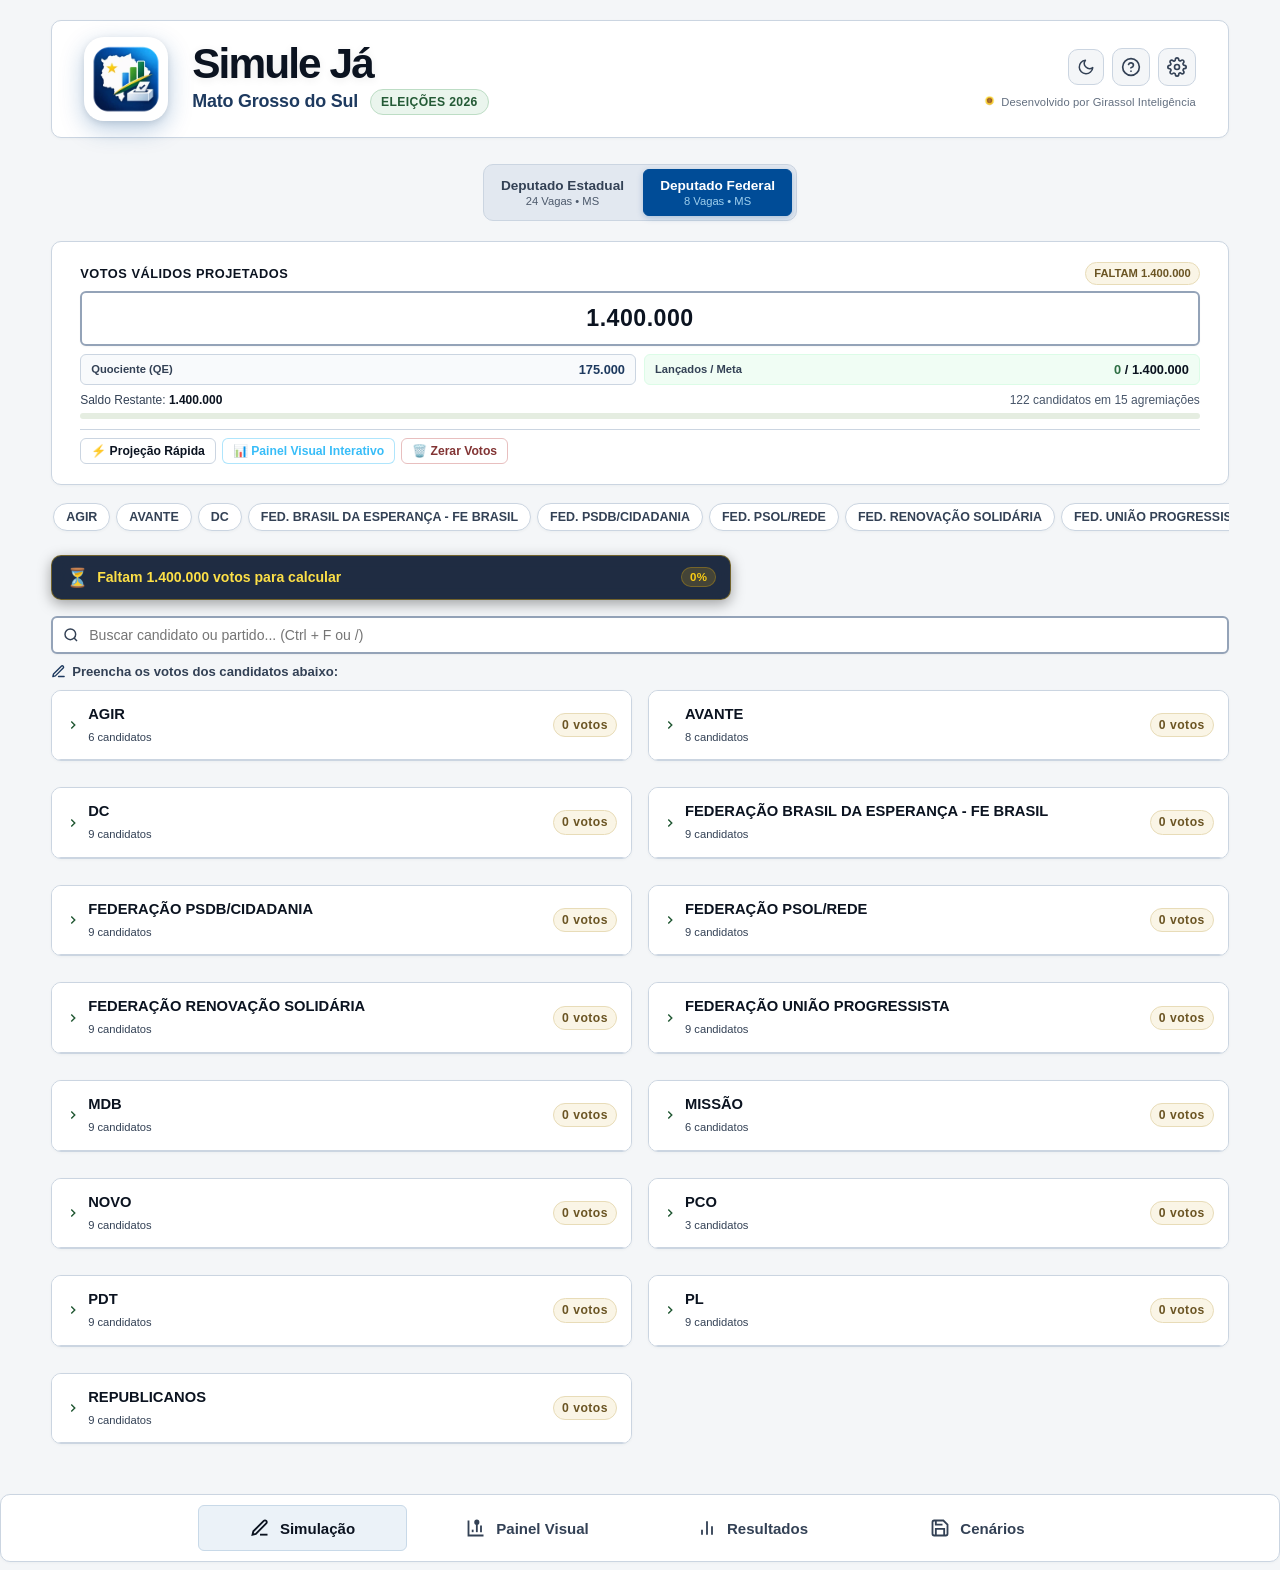
==== commit 68df16ea: "feat(ui): aprimoramentos de layout, modo escuro, votos de legenda e configuracoes padrao" ====
--- a/index.html
+++ b/index.html
@@ -18,9 +18,10 @@
   <title>Simule Já • Mato Grosso do Sul</title>
   <link rel="preconnect" href="https://fonts.googleapis.com">
   <link rel="preconnect" href="https://fonts.gstatic.com" crossorigin>
-  <link href="https://fonts.googleapis.com/css2?family=Inter:wght@400;500;600;700;800;900&display=swap" rel="stylesheet">
-  <link rel="stylesheet" href="css/main.css?v=1789574800000">
-  <link rel="stylesheet" href="css/components.css?v=1789574800000">
+  <link href="https://fonts.googleapis.com/css2?family=Playfair+Display:ital,wght@0,400..900;1,400..900&family=Inter:wght@400;500;600;700;800&display=swap" rel="stylesheet">
+  <link rel="stylesheet" href="css/main.css?v=1789585000000">
+  <link rel="stylesheet" href="css/components.css?v=1789586000000">
+  <link rel="stylesheet" href="css/interactive.css?v=1789590000000">
 </head>
 <body>
 
@@ -28,41 +29,63 @@
     
     <!-- Top Header Centralizado com Logo Original e Créditos Discretos -->
     <header class="app-header header-centered">
-      <!-- Botões de Ação no Canto Superior Direito (Regras TSE e ADM) -->
-      <div class="header-actions-right" style="position: absolute; top: 12px; right: 12px; display: flex; gap: 8px; z-index: 10;">
-        <button id="btn-open-rules" class="btn-adm-gear-corner" title="Regras Oficiais do TSE" aria-label="Regras Oficiais do TSE" style="position: static;">
-          <svg width="20" height="20" viewBox="0 0 24 24" fill="none" stroke="currentColor" stroke-width="2" stroke-linecap="round" stroke-linejoin="round">
-            <circle cx="12" cy="12" r="10"></circle>
-            <path d="M9.09 9a3 3 0 0 1 5.83 1c0 2-3 3-3 3"></path>
-            <line x1="12" y1="17" x2="12.01" y2="17"></line>
-          </svg>
-        </button>
-        <button id="btn-open-adm" class="btn-adm-gear-corner" title="Painel Administrativo" aria-label="Painel Administrativo" style="position: static;">
-          <svg width="20" height="20" viewBox="0 0 24 24" fill="none" stroke="currentColor" stroke-width="2" stroke-linecap="round" stroke-linejoin="round">
-            <circle cx="12" cy="12" r="3"></circle>
-            <path d="M19.4 15a1.65 1.65 0 0 0 .33 1.82l.06.06a2 2 0 0 1 0 2.83 2 2 0 0 1-2.83 0l-.06-.06a1.65 1.65 0 0 0-1.82-.33 1.65 1.65 0 0 0-1 1.51V21a2 2 0 0 1-2 2 2 2 0 0 1-2-2v-.09A1.65 1.65 0 0 0 9 19.4a1.65 1.65 0 0 0-1.82.33l-.06.06a2 2 0 0 1-2.83 0 2 2 0 0 1 0-2.83l.06-.06a1.65 1.65 0 0 0 .33-1.82 1.65 1.65 0 0 0-1.51-1H3a2 2 0 0 1-2-2 2 2 0 0 1 2-2h.09A1.65 1.65 0 0 0 4.6 9a1.65 1.65 0 0 0-.33-1.82l-.06-.06a2 2 0 0 1 0-2.83 2 2 0 0 1 2.83 0l.06.06a1.65 1.65 0 0 0 1.82.33H9a1.65 1.65 0 0 0 1-1.51V3a2 2 0 0 1 2-2 2 2 0 0 1 2 2v.09a1.65 1.65 0 0 0 1 1.51 1.65 1.65 0 0 0 1.82-.33l.06-.06a2 2 0 0 1 2.83 0 2 2 0 0 1 0 2.83l-.06-.06a1.65 1.65 0 0 0-.33 1.82V9a1.65 1.65 0 0 0 1.51 1H21a2 2 0 0 1 2 2 2 2 0 0 1-2 2h-.09a1.65 1.65 0 0 0-1.51 1z"></path>
-          </svg>
-        </button>
-      </div>
-
       <div class="brand-wrapper-centered">
-        <!-- Logo em tamanho original compacto (38px) -->
-        <div class="brand-icon-original">
+        <!-- Logo da aplicação com presença maximizada -->
+        <div class="brand-icon-hero">
           <picture>
             <source srcset="assets/icon-192.webp" type="image/webp">
-            <img src="assets/oficial_logo.png" alt="Simule Já" class="brand-logo-original">
+            <img src="assets/oficial_logo.png" alt="Simule Já 2026" class="brand-logo-hero">
           </picture>
         </div>
         
-        <!-- Título e Frase Centralizados -->
-        <h1 class="brand-title-centered">Simule Já</h1>
-        <span class="brand-subtitle-centered">Mato Grosso do Sul</span>
-
-        <!-- Desenvolvido por Girassol Inteligência muito discreto e compacto -->
-        <div class="brand-credits-subtle">
-          <img src="assets/girassol_logo.png" alt="Girassol" class="credits-logo-tiny">
+        <!-- Bloco de Texto do Título e Subtítulo Maximizados -->
+        <div class="brand-text-block">
+          <h1 class="brand-title-hero">Simule Já</h1>
+          <div class="brand-subtitle-hero-row">
+            <span class="brand-subtitle-hero">Mato Grosso do Sul</span>
+            <span class="brand-edition-badge">Eleições 2026</span>
+          </div>
+        </div>
+      </div>
+
+      <!-- Botões de Ação e Créditos Discretos (Lado Direito) -->
+      <div class="header-actions-right">
+        <div class="header-action-buttons" style="display: flex; gap: 8px; justify-content: flex-end;">
+          <button id="btn-toggle-theme" class="btn-adm-gear-corner" title="Alternar Modo Claro / Escuro" aria-label="Alternar Modo Claro e Escuro" style="position: static;">
+            <svg id="theme-icon-sun" width="18" height="18" viewBox="0 0 24 24" fill="none" stroke="currentColor" stroke-width="2" stroke-linecap="round" stroke-linejoin="round" style="display: none;">
+              <circle cx="12" cy="12" r="5"></circle>
+              <line x1="12" y1="1" x2="12" y2="3"></line>
+              <line x1="12" y1="21" x2="12" y2="23"></line>
+              <line x1="4.22" y1="4.22" x2="5.64" y2="5.64"></line>
+              <line x1="18.36" y1="18.36" x2="19.78" y2="19.78"></line>
+              <line x1="1" y1="12" x2="3" y2="12"></line>
+              <line x1="21" y1="12" x2="23" y2="12"></line>
+              <line x1="4.22" y1="19.78" x2="5.64" y2="18.36"></line>
+              <line x1="18.36" y1="5.64" x2="19.78" y2="4.22"></line>
+            </svg>
+            <svg id="theme-icon-moon" width="18" height="18" viewBox="0 0 24 24" fill="none" stroke="currentColor" stroke-width="2" stroke-linecap="round" stroke-linejoin="round">
+              <path d="M21 12.79A9 9 0 1 1 11.21 3 7 7 0 0 0 21 12.79z"></path>
+            </svg>
+          </button>
+          <button id="btn-open-rules" class="btn-adm-gear-corner" title="Regras Oficiais do TSE" aria-label="Regras Oficiais do TSE" style="position: static;">
+            <svg width="20" height="20" viewBox="0 0 24 24" fill="none" stroke="currentColor" stroke-width="2" stroke-linecap="round" stroke-linejoin="round">
+              <circle cx="12" cy="12" r="10"></circle>
+              <path d="M9.09 9a3 3 0 0 1 5.83 1c0 2-3 3-3 3"></path>
+              <line x1="12" y1="17" x2="12.01" y2="17"></line>
+            </svg>
+          </button>
+          <button id="btn-open-adm" class="btn-adm-gear-corner" title="Painel Administrativo" aria-label="Painel Administrativo" style="position: static;">
+            <svg width="20" height="20" viewBox="0 0 24 24" fill="none" stroke="currentColor" stroke-width="2" stroke-linecap="round" stroke-linejoin="round">
+              <circle cx="12" cy="12" r="3"></circle>
+              <path d="M19.4 15a1.65 1.65 0 0 0 .33 1.82l.06.06a2 2 0 0 1 0 2.83 2 2 0 0 1-2.83 0l-.06-.06a1.65 1.65 0 0 0-1.82-.33 1.65 1.65 0 0 0-1 1.51V21a2 2 0 0 1-2 2 2 2 0 0 1-2-2v-.09A1.65 1.65 0 0 0 9 19.4a1.65 1.65 0 0 0-1.82.33l-.06.06a2 2 0 0 1-2.83 0 2 2 0 0 1 0-2.83l.06-.06a1.65 1.65 0 0 0 .33-1.82 1.65 1.65 0 0 0-1.51-1H3a2 2 0 0 1-2-2 2 2 0 0 1 2-2h.09A1.65 1.65 0 0 0 4.6 9a1.65 1.65 0 0 0-.33-1.82l-.06-.06a2 2 0 0 1 0-2.83 2 2 0 0 1 2.83 0l.06.06a1.65 1.65 0 0 0 1.82.33H9a1.65 1.65 0 0 0 1-1.51V3a2 2 0 0 1 2-2 2 2 0 0 1 2 2v.09a1.65 1.65 0 0 0 1 1.51 1.65 1.65 0 0 0 1.82-.33l.06-.06a2 2 0 0 1 2.83 0 2 2 0 0 1 0 2.83l-.06-.06a1.65 1.65 0 0 0-.33 1.82V9a1.65 1.65 0 0 0 1.51 1H21a2 2 0 0 1 2 2 2 2 0 0 1-2 2h-.09a1.65 1.65 0 0 0-1.51 1z"></path>
+            </svg>
+          </button>
+        </div>
+        <!-- Desenvolvido por Girassol Inteligência - Discreto abaixo dos botões -->
+        <a href="https://girassolinteligencia.com.br" target="_blank" rel="noopener noreferrer" class="brand-credits-subtle" title="Visitar Girassol Inteligência (abre em nova guia)">
+          <img src="assets/girassol_logo.png" alt="Girassol Inteligência" class="credits-logo-tiny">
           <span>Desenvolvido por Girassol Inteligência</span>
-        </div>
+        </a>
       </div>
     </header>
 
@@ -71,11 +94,11 @@
     <!-- Cargo Selector (Item 2) -->
     <section class="cargo-section">
       <div class="cargo-toggle-grid">
-        <button id="cargo-estadual-btn" class="cargo-toggle-btn active" data-cargo="DEPUTADO ESTADUAL" data-seats="24">
+        <button id="cargo-estadual-btn" class="cargo-toggle-btn" data-cargo="DEPUTADO ESTADUAL" data-seats="24">
           <span>Deputado Estadual</span>
           <span class="sub-text">24 Vagas • MS</span>
         </button>
-        <button id="cargo-federal-btn" class="cargo-toggle-btn" data-cargo="DEPUTADO FEDERAL" data-seats="8">
+        <button id="cargo-federal-btn" class="cargo-toggle-btn active" data-cargo="DEPUTADO FEDERAL" data-seats="8">
           <span>Deputado Federal</span>
           <span class="sub-text">8 Vagas • MS</span>
         </button>
@@ -120,9 +143,12 @@
 
         <!-- Barra de Ferramentas Rápidas de Simulação -->
         <div style="display: flex; justify-content: space-between; align-items: center; gap: 8px; margin-top: 10px; padding-top: 8px; border-top: 1px solid var(--border-color); flex-wrap: wrap;">
-          <div style="display: flex; gap: 6px;">
+          <div style="display: flex; gap: 6px; flex-wrap: wrap;">
             <button id="btn-quick-fill" class="btn btn-secondary btn-sm" type="button" title="Preencher com projeção proporcional calibrada para MS" style="font-weight: 600; font-size: 0.76rem; display: inline-flex; align-items: center; gap: 4px;">
               <span>⚡ Projeção Rápida</span>
+            </button>
+            <button id="btn-open-interactive-tab" class="btn btn-secondary btn-sm" type="button" title="Abrir Simulador Visual Desktop com Gráfico Interativo Drag & Drop" style="font-weight: 700; font-size: 0.76rem; display: inline-flex; align-items: center; gap: 4px; border-color: rgba(56, 189, 248, 0.4); color: #38BDF8;">
+              <span>📊 Painel Visual Interativo</span>
             </button>
             <button id="btn-clear-votes" class="btn btn-outline btn-sm" type="button" title="Limpar todos os votos lançados" style="font-size: 0.76rem; color: var(--pastel-red-text); border-color: var(--pastel-red-border);">
               <span>🗑️ Zerar Votos</span>
@@ -195,39 +221,6 @@
       <!-- Container do Cockpit de BI (Exibido após o cálculo) -->
       <div id="results-bi-content" style="display: none;">
 
-      <!-- Exportação Exclusiva da Projeção via Arquivo .simtse -->
-      <div class="glass-card share-actions-card" style="padding: 12px 14px; margin-bottom: 12px; background: linear-gradient(135deg, #F0FDF4 0%, #FFFFFF 100%); border: 1.5px solid var(--pastel-green-border);">
-        <div style="display: flex; justify-content: space-between; align-items: center; margin-bottom: 8px; flex-wrap: wrap; gap: 6px;">
-          <div style="display: flex; align-items: center; gap: 8px;">
-            <span style="font-size: 1.3rem;">💾</span>
-            <div>
-              <strong style="font-size: 0.92rem; color: #14532D; display: block; line-height: 1.2;">Exportar Projeção Oficial (.simtse)</strong>
-              <span style="font-size: 0.73rem; color: var(--text-muted);">Arquivo oficial de simulação com validade de 24 horas</span>
-            </div>
-          </div>
-          <span class="badge badge-green" style="font-size: 0.68rem; font-weight: 700;">⏱️ Válido por 24h</span>
-        </div>
-
-        <div class="share-buttons-grid" style="display: flex; gap: 8px; flex-wrap: wrap;">
-          <button id="btn-share-whatsapp" class="btn btn-primary btn-sm" style="font-weight: 700; display: inline-flex; align-items: center; gap: 6px; background: #25D366; border: none; box-shadow: 0 2px 6px rgba(37, 211, 102, 0.35);">
-            <svg width="15" height="15" viewBox="0 0 24 24" fill="none" stroke="currentColor" stroke-width="2.2"><path d="M21 11.5a8.38 8.38 0 0 1-.9 3.8 8.5 8.5 0 0 1-7.6 4.7 8.38 8.38 0 0 1-3.8-.9L3 21l1.9-5.7a8.38 8.38 0 0 1-.9-3.8 8.5 8.5 0 0 1 4.7-7.6 8.38 8.38 0 0 1 3.8-.9h.5a8.48 8.48 0 0 1 8 8v.5z"></path></svg>
-            Enviar no WhatsApp
-          </button>
-          <button id="btn-copy-share-link" class="btn btn-secondary btn-sm" style="font-weight: 700; display: inline-flex; align-items: center; gap: 6px;">
-            <svg width="15" height="15" viewBox="0 0 24 24" fill="none" stroke="currentColor" stroke-width="2.2"><path d="M10 13a5 5 0 0 0 7.54.54l3-3a5 5 0 0 0-7.07-7.07l-1.72 1.71"></path><path d="M14 11a5 5 0 0 0-7.54-.54l-3 3a5 5 0 0 0 7.07 7.07l1.71-1.71"></path></svg>
-            Copiar Link (24h)
-          </button>
-          <button id="btn-export-simtse" class="btn btn-primary btn-sm" style="font-weight: 700; display: inline-flex; align-items: center; gap: 6px; background: #0284C7; border: none; box-shadow: 0 2px 6px rgba(2, 132, 199, 0.35);">
-            <svg width="15" height="15" viewBox="0 0 24 24" fill="none" stroke="currentColor" stroke-width="2.2"><path d="M21 15v4a2 2 0 0 1-2 2H5a2 2 0 0 1-2-2v-4"></path><polyline points="7 10 12 15 17 10"></polyline><line x1="12" y1="15" x2="12" y2="3"></line></svg>
-            Baixar Arquivo (.simtse)
-          </button>
-          <button id="btn-print-report" class="btn btn-outline btn-sm" style="font-weight: 600; display: inline-flex; align-items: center; gap: 6px;" title="Imprimir ou Salvar em PDF">
-            <svg width="15" height="15" viewBox="0 0 24 24" fill="none" stroke="currentColor" stroke-width="2.2"><polyline points="6 9 6 2 18 2 18 9"></polyline><path d="M6 18H4a2 2 0 0 1-2-2v-5a2 2 0 0 1 2-2h16a2 2 0 0 1 2 2v5a2 2 0 0 1-2 2h-2"></path><rect x="6" y="14" width="12" height="8"></rect></svg>
-            Imprimir / PDF
-          </button>
-        </div>
-      </div>
-      
       <!-- Top Seat & QE KPI Grid -->
       <div class="glass-card" style="padding: 12px 14px;">
         <div style="display: flex; justify-content: space-between; align-items: center; margin-bottom: 6px;">
@@ -336,16 +329,21 @@
 
     
 
+    <!-- TAB: SIMULADOR VISUAL INTERATIVO (DESKTOP DRAG & DROP) -->
+    <section id="tab-interactive" class="tab-content">
+      <!-- Montado dinamicamente via InteractiveSimulator -->
+    </section>
+
     <!-- TAB 4: CENÁRIOS SALVOS (Item 11) -->
     <section id="tab-scenarios" class="tab-content">
       <div class="glass-card">
         <div class="scenarios-toolbar-wrapper">
-          <!-- Bloco 1: Ações Locais da Sessão Atual -->
+          <!-- Bloco 1: Gravação de Projeções Locais -->
           <div class="scenarios-toolbar-section">
             <div class="scenarios-toolbar-header">
               <span class="scenarios-toolbar-label">
                 <svg width="15" height="15" viewBox="0 0 24 24" fill="none" stroke="currentColor" stroke-width="2.2"><path d="M19 21H5a2 2 0 0 1-2-2V5a2 2 0 0 1 2-2h11l5 5v11a2 2 0 0 1-2 2z"></path><polyline points="17 21 17 13 7 13 7 21"></polyline><polyline points="7 3 7 8 15 8"></polyline></svg>
-                Gravação e Backup Local
+                Gravação de Projeção na Sessão
               </span>
             </div>
             <div class="scenarios-buttons-group">
@@ -353,33 +351,6 @@
                 <svg width="15" height="15" viewBox="0 0 24 24" fill="none" stroke="currentColor" stroke-width="2.2"><line x1="12" y1="5" x2="12" y2="19"></line><line x1="5" y1="12" x2="19" y2="12"></line></svg>
                 <span>Salvar Projeção Atual</span>
               </button>
-              <button id="btn-export-scenarios" class="btn btn-secondary btn-scenario-action" title="Baixa todos os cenários salvos em arquivo de backup JSON">
-                <svg width="15" height="15" viewBox="0 0 24 24" fill="none" stroke="currentColor" stroke-width="2"><path d="M21 15v4a2 2 0 0 1-2 2H5a2 2 0 0 1-2-2v-4"></path><polyline points="7 10 12 15 17 10"></polyline><line x1="12" y1="15" x2="12" y2="3"></line></svg>
-                <span>Exportar Backup (JSON)</span>
-              </button>
-            </div>
-          </div>
-
-          <!-- Bloco 2: Compartilhamento e Arquivos Externos -->
-          <div class="scenarios-toolbar-section">
-            <div class="scenarios-toolbar-header">
-              <span class="scenarios-toolbar-label">
-                <svg width="15" height="15" viewBox="0 0 24 24" fill="none" stroke="currentColor" stroke-width="2.2"><path d="M4 12v8a2 2 0 0 0 2 2h12a2 2 0 0 0 2-2v-8"></path><polyline points="16 6 12 2 8 6"></polyline><line x1="12" y1="2" x2="12" y2="15"></line></svg>
-                Importar de Outro Dispositivo
-              </span>
-            </div>
-            <div class="scenarios-buttons-group">
-              <input type="file" id="input-load-simtse-file" accept=".simtse,.json" style="display: none;">
-              <button id="btn-trigger-load-simtse" class="btn btn-primary btn-scenario-action" style="background: #0284C7; border: none;" title="Abre simulação exportada por outro usuário via WhatsApp ou arquivo">
-                <svg width="15" height="15" viewBox="0 0 24 24" fill="none" stroke="currentColor" stroke-width="2.2"><path d="M21 15v4a2 2 0 0 1-2 2H5a2 2 0 0 1-2-2v-4"></path><polyline points="17 8 12 3 7 8"></polyline><line x1="12" y1="3" x2="12" y2="15"></line></svg>
-                <span>Abrir Projeção (.simtse)</span>
-              </button>
-
-              <input type="file" id="input-import-scenarios-file" accept=".json" style="display: none;">
-              <button id="btn-trigger-import-scenarios" class="btn btn-outline btn-scenario-action" title="Restaura lista completa de cenários de um backup prévio">
-                <svg width="15" height="15" viewBox="0 0 24 24" fill="none" stroke="currentColor" stroke-width="2"><path d="M21 15v4a2 2 0 0 1-2 2H5a2 2 0 0 1-2-2v-4"></path><polyline points="17 8 12 3 7 8"></polyline><line x1="12" y1="3" x2="12" y2="15"></line></svg>
-                <span>Restaurar Backup (JSON)</span>
-              </button>
             </div>
           </div>
         </div>
@@ -449,35 +420,27 @@
       </div>
     </section>
 
-    
+    </div>
 
   </div>
 
-  <nav class="mobile-nav-bar" style="display: flex; flex-direction: column; align-items: center; padding: 10px 0;">
-    <div style="display: flex; justify-content: space-around; width: 100%;">
+  <nav class="mobile-nav-bar" aria-label="Navegação Principal">
+    <div class="nav-tab-container">
       <button class="nav-tab-btn active" data-tab="tab-simulation">
         <svg viewBox="0 0 24 24" fill="none" stroke="currentColor" stroke-width="2"><path d="M12 20h9"></path><path d="M16.5 3.5a2.121 2.121 0 0 1 3 3L7 19l-4 1 1-4L16.5 3.5z"></path></svg>
         <span>Simulação</span>
+      </button>
+      <button class="nav-tab-btn" data-tab="tab-interactive" title="Painel Visual com Ajuste no Gráfico em Tempo Real">
+        <svg viewBox="0 0 24 24" fill="none" stroke="currentColor" stroke-width="2"><path d="M3 3v18h18"/><path d="M18 17V9"/><path d="M13 17V5"/><path d="M8 17v-3"/><circle cx="13" cy="5" r="2" fill="currentColor"/></svg>
+        <span>Painel Visual</span>
       </button>
       <button class="nav-tab-btn" data-tab="tab-results">
         <svg viewBox="0 0 24 24" fill="none" stroke="currentColor" stroke-width="2"><path d="M18 20V10"></path><path d="M12 20V4"></path><path d="M6 20v-6"></path></svg>
         <span>Resultados</span>
       </button>
-      <button id="btn-toggle-status-sidebar" class="nav-tab-btn" title="Ver checklist e status das chapas">
-        <svg viewBox="0 0 24 24" fill="none" stroke="currentColor" stroke-width="2">
-          <path d="M16 4h2a2 2 0 0 1 2 2v14a2 2 0 0 1-2 2H6a2 2 0 0 1-2-2V6a2 2 0 0 1 2-2h2"></path>
-          <rect x="8" y="2" width="8" height="4" rx="1" ry="1"></rect>
-          <path d="M9 14l2 2 4-4"></path>
-        </svg>
-        <span>Chapas (<span id="sidebar-progress-counter">0/15</span>)</span>
-      </button>
       <button class="nav-tab-btn" data-tab="tab-scenarios">
         <svg viewBox="0 0 24 24" fill="none" stroke="currentColor" stroke-width="2"><path d="M19 21H5a2 2 0 0 1-2-2V5a2 2 0 0 1 2-2h11l5 5v11a2 2 0 0 1-2 2z"></path><polyline points="17 21 17 13 7 13 7 21"></polyline><polyline points="7 3 7 8 15 8"></polyline></svg>
         <span>Cenários</span>
-      </button>
-      <button class="nav-tab-btn" data-tab="tab-about" title="Regras Oficiais do TSE">
-        <svg viewBox="0 0 24 24" fill="none" stroke="currentColor" stroke-width="2"><circle cx="12" cy="12" r="10"></circle><path d="M9.09 9a3 3 0 0 1 5.83 1c0 2-3 3-3 3"></path><line x1="12" y1="17" x2="12.01" y2="17"></line></svg>
-        <span>Regras</span>
       </button>
     </div>
   </nav>
@@ -588,43 +551,148 @@
         </div>
       </div>
 
+      <!-- Conexão do Cloudflare Workers AI Copilot -->
+      <div style="border-top: 1px solid var(--border-color); padding-top: 14px; margin-top: 8px;">
+        <label class="form-label" style="display: flex; align-items: center; gap: 6px;">
+          <span>🧠</span> Endpoint Cloudflare Workers AI (Opcional):
+        </label>
+        <input 
+          type="url" 
+          id="adm-workers-ai-url" 
+          class="form-input" 
+          placeholder="https://seu-worker.seu-subdominio.workers.dev" 
+          style="font-size: 0.8rem; margin-top: 4px;"
+        />
+        <div style="font-size: 0.72rem; color: var(--text-muted); margin-top: 4px;">
+          Se deixado em branco, o Copiloto utilizará o motor analítico autônomo local integrado.
+        </div>
+      </div>
+
+      <!-- Exportar Projeção Oficial (.simtse) - Exclusivo ADM -->
+      <div style="border-top: 1px solid var(--border-color); padding-top: 14px; margin-top: 10px; background: rgba(46, 125, 78, 0.08); border-radius: var(--radius-sm); padding: 12px; border: 1px solid var(--pastel-green-border);">
+        <div style="display: flex; justify-content: space-between; align-items: center; margin-bottom: 8px; flex-wrap: wrap; gap: 6px;">
+          <strong style="font-size: 0.95rem; color: var(--pastel-green-text); display: flex; align-items: center; gap: 6px;">
+            <span>💾</span> Exportar Projeção Oficial (.simtse)
+          </strong>
+          <span style="font-size: 0.68rem; font-weight: 700; background: var(--pastel-green-bg); color: var(--pastel-green-text); padding: 2px 6px; border-radius: 4px; border: 1px solid var(--pastel-green-border);">Válido 24h</span>
+        </div>
+        <p style="font-size: 0.76rem; color: var(--text-muted); margin-bottom: 10px; line-height: 1.4;">
+          Gera o arquivo oficial criptografado da simulação atual para compartilhamento com validade legal e garantia de 24 horas.
+        </p>
+        <div style="display: flex; gap: 8px; flex-wrap: wrap;">
+          <button id="btn-export-simtse" class="btn btn-primary btn-sm" type="button" style="font-weight: 700; display: inline-flex; align-items: center; gap: 6px; background: var(--primary); border: none; color: #FFFFFF;">
+            <svg width="15" height="15" viewBox="0 0 24 24" fill="none" stroke="currentColor" stroke-width="2.2"><path d="M21 15v4a2 2 0 0 1-2 2H5a2 2 0 0 1-2-2v-4"></path><polyline points="7 10 12 15 17 10"></polyline><line x1="12" y1="15" x2="12" y2="3"></line></svg>
+            Baixar Arquivo (.simtse)
+          </button>
+          <button id="btn-share-whatsapp" class="btn btn-primary btn-sm" type="button" style="font-weight: 700; display: inline-flex; align-items: center; gap: 6px; background: #2E7D4E; border: none; color: #FFFFFF;">
+            <svg width="15" height="15" viewBox="0 0 24 24" fill="none" stroke="currentColor" stroke-width="2.2"><path d="M21 11.5a8.38 8.38 0 0 1-.9 3.8 8.5 8.5 0 0 1-7.6 4.7 8.38 8.38 0 0 1-3.8-.9L3 21l1.9-5.7a8.38 8.38 0 0 1-.9-3.8 8.5 8.5 0 0 1 4.7-7.6 8.38 8.38 0 0 1 3.8-.9h.5a8.48 8.48 0 0 1 8 8v.5z"></path></svg>
+            Enviar no WhatsApp
+          </button>
+          <button id="btn-copy-share-link" class="btn btn-secondary btn-sm" type="button" style="font-weight: 700; display: inline-flex; align-items: center; gap: 6px;">
+            <svg width="15" height="15" viewBox="0 0 24 24" fill="none" stroke="currentColor" stroke-width="2.2"><path d="M10 13a5 5 0 0 0 7.54.54l3-3a5 5 0 0 0-7.07-7.07l-1.72 1.71"></path><path d="M14 11a5 5 0 0 0-7.54-.54l-3 3a5 5 0 0 0 7.07 7.07l1.71-1.71"></path></svg>
+            Copiar Link (24h)
+        </div>
+      </div>
+
+      <!-- Backup Completo de Cenários (.json) - Exclusivo ADM -->
+      <div style="border-top: 1px solid var(--border-color); padding-top: 14px; margin-top: 10px; background: rgba(59, 130, 246, 0.06); border-radius: var(--radius-sm); padding: 12px; border: 1px solid var(--pastel-blue-border);">
+        <div style="display: flex; justify-content: space-between; align-items: center; margin-bottom: 8px; flex-wrap: wrap; gap: 6px;">
+          <strong style="font-size: 0.95rem; color: var(--pastel-blue-text); display: flex; align-items: center; gap: 6px;">
+            <span>🗄️</span> Backup Geral de Cenários (.json)
+          </strong>
+          <span style="font-size: 0.68rem; font-weight: 700; background: var(--pastel-blue-bg); color: var(--pastel-blue-text); padding: 2px 6px; border-radius: 4px; border: 1px solid var(--pastel-blue-border);">Administração</span>
+        </div>
+        <p style="font-size: 0.76rem; color: var(--text-muted); margin-bottom: 10px; line-height: 1.4;">
+          Exporte ou importe a base integral de todos os cenários salvos em arquivo formato JSON.
+        </p>
+        <div style="display: flex; gap: 8px; flex-wrap: wrap;">
+          <button id="btn-export-scenarios" class="btn btn-secondary btn-sm" type="button" style="font-weight: 700; display: inline-flex; align-items: center; gap: 6px;" title="Baixa todos os cenários salvos em arquivo de backup JSON">
+            <svg width="15" height="15" viewBox="0 0 24 24" fill="none" stroke="currentColor" stroke-width="2"><path d="M21 15v4a2 2 0 0 1-2 2H5a2 2 0 0 1-2-2v-4"></path><polyline points="7 10 12 15 17 10"></polyline><line x1="12" y1="15" x2="12" y2="3"></line></svg>
+            Exportar Backup (.json)
+          </button>
+          <input type="file" id="input-import-scenarios-file" accept=".json" style="display: none;">
+          <button id="btn-trigger-import-scenarios" class="btn btn-outline btn-sm" type="button" style="font-weight: 700; display: inline-flex; align-items: center; gap: 6px;" title="Restaura lista completa de cenários de um backup prévio">
+            <svg width="15" height="15" viewBox="0 0 24 24" fill="none" stroke="currentColor" stroke-width="2"><path d="M21 15v4a2 2 0 0 1-2 2H5a2 2 0 0 1-2-2v-4"></path><polyline points="17 8 12 3 7 8"></polyline><line x1="12" y1="3" x2="12" y2="15"></line></svg>
+            Restaurar Backup (.json)
+          </button>
+        </div>
+      </div>
+
       <div style="display: flex; justify-content: flex-end; gap: 8px; margin-top: 14px; border-top: 1px solid var(--border-color); padding-top: 12px;">
         <button id="btn-save-adm-settings" class="btn btn-primary btn-sm">Salvar Preferências</button>
       </div>
     </div>
   </div>
 
+  <!-- Modal Oficial de Regras Eleitorais do TSE & STF (Ativado pelo botão '?') -->
+  <div id="modal-rules-panel" class="modal-backdrop">
+    <div class="modal-box" style="max-width: 640px; max-height: 85vh; display: flex; flex-direction: column;">
+      <div style="display: flex; justify-content: space-between; align-items: center; border-bottom: 1px solid var(--border-color); padding-bottom: 12px;">
+        <div style="display: flex; align-items: center; gap: 8px;">
+          <span style="font-size: 1.3rem;">⚖️</span>
+          <h3 style="color: var(--text-main); font-size: 1.15rem; margin: 0; font-weight: 800;">Regras Oficiais do TSE • Eleições 2026</h3>
+        </div>
+        <button id="btn-close-rules-panel" class="btn btn-secondary btn-sm" aria-label="Fechar Regras" style="border-radius: 8px; padding: 4px 10px; font-weight: 700;">✕</button>
+      </div>
+
+      <div style="overflow-y: auto; padding: 14px 4px 6px 0; display: flex; flex-direction: column; gap: 14px; font-size: 0.86rem; line-height: 1.5; color: var(--text-main);">
+        <div style="background: var(--pastel-blue-bg); border: 1px solid var(--pastel-blue-border); padding: 12px; border-radius: var(--radius-sm);">
+          <strong style="color: var(--pastel-blue-text); display: block; margin-bottom: 4px; font-size: 0.92rem;">
+            📊 Quociente Eleitoral (QE) e Quociente Partidário (QP)
+          </strong>
+          <p style="margin: 0; color: var(--text-main);">
+            <strong>QE</strong> = <code>Votos Válidos Totais ÷ Vagas em Disputa</code> (24 para Deputado Estadual / 8 para Federal). Fração até 0,5 é desprezada; superior a 0,5 arredonda-se para 1.<br>
+            <strong>QP</strong> = <code>Votos Totais da Agremiação ÷ QE</code> (apenas a parte inteira).
+          </p>
+        </div>
+
+        <div style="background: var(--pastel-yellow-bg); border: 1px solid var(--pastel-yellow-border); padding: 12px; border-radius: var(--radius-sm);">
+          <strong style="color: var(--pastel-yellow-text); display: block; margin-bottom: 4px; font-size: 0.92rem;">
+            🎯 Cláusula de Barreira Individual (10% do QE)
+          </strong>
+          <p style="margin: 0; color: var(--text-main);">
+            Para ter direito a ocupar vaga conquistada pelo QP, o candidato precisa ter obtido votação nominal igual ou superior a <strong>10% do Quociente Eleitoral</strong>.
+          </p>
+        </div>
+
+        <div style="background: var(--pastel-green-bg); border: 1px solid var(--pastel-green-border); padding: 12px; border-radius: var(--radius-sm);">
+          <strong style="color: var(--pastel-green-text); display: block; margin-bottom: 4px; font-size: 0.92rem;">
+            ⚖️ Distribuição de Sobras (Regra 80/20 & STF ADI 7228/7263)
+          </strong>
+          <p style="margin: 0 0 6px 0; color: var(--text-main);">
+            <strong>1ª Fase (80/20):</strong> Concorrem partidos que atingiram ≥ 80% do QE e possuam candidato com ≥ 20% do QE.<br>
+            <strong>2ª Fase (Sobras Gerais - STF):</strong> Vagas não preenchidas na regra 80/20 são distribuídas pelas maiores médias a <strong>todas</strong> as agremiações que tenham candidato com votação nominal ≥ 20% do QE.<br>
+            <code>Média = Votos Totais da Agremiação ÷ (Vagas Conquistadas + 1)</code>.
+          </p>
+        </div>
+
+        <div style="background: var(--bg-input); border: 1px solid var(--border-color); padding: 10px 12px; border-radius: var(--radius-sm);">
+          <strong style="display: block; margin-bottom: 2px;">🤝 Federações Partidárias</strong>
+          <p style="margin: 0; color: var(--text-muted);">
+            As federações registradas concorrem e somam votos como uma agremiação única para o cálculo de QE, QP e distribuição de sobras.
+          </p>
+        </div>
+
+        <div style="background: var(--bg-input); border: 1px solid var(--border-color); padding: 10px 12px; border-radius: var(--radius-sm);">
+          <strong style="display: block; margin-bottom: 2px;">🔒 Privacidade e Conformidade</strong>
+          <p style="margin: 0; color: var(--text-muted);">
+            O processamento ocorre integralmente no seu navegador local, sem envio ou rastreamento de dados em servidores externos.
+          </p>
+        </div>
+      </div>
+
+      <div style="display: flex; justify-content: flex-end; border-top: 1px solid var(--border-color); padding-top: 12px; margin-top: 8px;">
+        <button id="btn-understood-rules" class="btn btn-primary btn-sm" style="font-weight: 700;">Entendido</button>
+      </div>
+    </div>
+  </div>
+
   
 
-  <!-- Drawer / Coluna Lateral de Status das Chapas -->
-  <aside id="parties-status-drawer" class="status-drawer">
-    <div class="status-drawer-header">
-      <div style="display: flex; align-items: center; gap: 8px;">
-        <span style="font-size: 1.2rem;">📋</span>
-        <div>
-          <h3 style="font-size: 0.95rem; font-weight: 800; color: var(--text-main); line-height: 1.1;">Status das Chapas</h3>
-          <span id="drawer-subtitle-progress" style="font-size: 0.7rem; color: var(--pastel-green-text); font-weight: 600;">0 de 15 com votos lançados</span>
-        </div>
-      </div>
-      <button id="btn-close-status-drawer" class="btn-icon-close" title="Fechar">✕</button>
-    </div>
-
-    <!-- Barra de Progresso Geral -->
-    <div style="padding: 10px 14px 6px 14px;">
-      <div class="progress-track" style="height: 6px;">
-        <div id="drawer-progress-fill" class="progress-fill" style="width: 0%;"></div>
-      </div>
-    </div>
-
-    <!-- Lista de Cards das Agremiações com Logo e Check -->
-    <div id="drawer-parties-list" class="status-drawer-list">
-      <!-- Cards gerados dinamicamente via JS -->
-    </div>
-  </aside>
-  <div id="status-drawer-backdrop" class="status-drawer-backdrop"></div>
+
 
   <!-- Scripts -->
-  <script type="module" src="js/app.js?v=1789576800000"></script>
+  <script type="module" src="js/app.js?v=1789599000000"></script>
   <script>
     // Limpeza de cache antigo e garantia de carregamento instantâneo
     if ('serviceWorker' in navigator) {
--- a/css/main.css
+++ b/css/main.css
@@ -1,85 +1,84 @@
 :root {
-  /* Paleta Institucional Executiva Simula Já MS (Azul Royal, Slate e Acentos Cívicos) */
-  --bg-main: #F1F5F9;          /* Fundo geral slate/cool-gray suave, de alto contraste e foco */
-  --bg-card: #FFFFFF;          /* Branco puro para destacar os cartões */
-  --bg-card-hover: #F8FAFC;    /* Toque sutil no hover */
+  /* ============================================================ */
+  /* PALETA INSTITUCIONAL CLÁSSICA (TONS PASTÉIS, FOSCOS E SÓBRIOS) */
+  /* ============================================================ */
+  --bg-main: #F4F6F8;          /* Fundo suave fosco, sem reflexos */
+  --bg-card: #FFFFFF;          /* Cartões limpos com bordas foscas */
+  --bg-card-hover: #F8FAFC;    
+  --bg-input: #F8FAFC;
   
-  /* Paleta Azul Institucional Primária */
-  --primary: #004C97;          /* Azul Oficial Institucional */
-  --primary-light: #0284C7;    /* Azul Ciano / Royal Vivo */
-  --primary-hover: #003870;    /* Azul Escuro Profundo */
-  --primary-glow: rgba(0, 76, 151, 0.22);
-  --primary-bg-subtle: #E0F2FE;
-
-  /* Paleta Verde (Confirmação e Sucesso) */
-  --pastel-green-bg: #DCFCE7;      /* Fundo verde suave */
-  --pastel-green-light: #F0FDF4;   /* Verde ultra suave */
-  --pastel-green-border: #86EFAC;  /* Borda verde */
-  --pastel-green-text: #15803D;    /* Verde para texto legível */
-  --pastel-green-accent: #16A34A;  /* Verde ativo */
-
-  /* Paleta Amarelo / Dourado (Atenção e Pendências) */
-  --pastel-yellow-bg: #FEF9C3;     /* Amarelo claro */
-  --pastel-yellow-light: #FEFCE8;  /* Amarelo ultra suave */
-  --pastel-yellow-border: #FDE047; /* Borda amarelo */
-  --pastel-yellow-text: #854D0E;   /* Âmbar escuro legível */
-  --pastel-yellow-accent: #D97706; /* Âmbar ativo */
-
-  /* Paleta Azul Suave Complementar */
-  --pastel-blue-bg: #E0F2FE;       /* Azul céu */
-  --pastel-blue-border: #BAE6FD;
-  --pastel-blue-text: #0284C7;
-
-  /* Paleta Púrpura Complementar */
-  --pastel-purple-bg: #F3E8FF;     /* Lavanda suave */
-  --pastel-purple-border: #E9D5FF;
-  --pastel-purple-text: #6B21A8;
-
-  /* Paleta Vermelho (Excesso / Alerta) */
-  --pastel-red-bg: #FEE2E2;        /* Vermelho suave */
-  --pastel-red-border: #FECACA;
-  --pastel-red-text: #DC2626;
-
-  /* ============================================================ */
-  /* DIFERENCIAÇÃO VISUAL: CAMPOS EDITÁVEIS vs CAMPOS FIXOS       */
-  /* ============================================================ */
-  
-  /* Campos para Preencher (Editáveis) */
+  /* Azul Institucional Pastel Fosco */
+  --primary: #1E3A5F;          /* Azul marinho sóbrio executivo */
+  --primary-light: #2D4E75;    
+  --primary-hover: #152942;    
+  --primary-bg-subtle: #E8EEF5;
+
+  /* Paleta Verde Pastel Fosco */
+  --pastel-green-bg: #EAF5ED;      
+  --pastel-green-light: #F4FAF6;   
+  --pastel-green-border: #BDDDC5;  
+  --pastel-green-text: #245A36;    
+  --pastel-green-accent: #2D6E43;  
+
+  /* Paleta Amarelo / Ocre Pastel Fosco */
+  --pastel-yellow-bg: #FAF5E6;     
+  --pastel-yellow-light: #FDFBF4;  
+  --pastel-yellow-border: #E8DCB8; 
+  --pastel-yellow-text: #6B5524;   
+  --pastel-yellow-accent: #8F7230; 
+
+  /* Paleta Azul Suave Pastel Fosco */
+  --pastel-blue-bg: #EBF2F8;       
+  --pastel-blue-border: #C8D9E8;
+  --pastel-blue-text: #254B73;
+
+  /* Paleta Púrpura Pastel Fosco */
+  --pastel-purple-bg: #F2EEF8;     
+  --pastel-purple-border: #D7CBE8;
+  --pastel-purple-text: #503E6D;
+
+  /* Paleta Vermelho Pastel Fosco */
+  --pastel-red-bg: #F9EBEB;        
+  --pastel-red-border: #E8BFBF;
+  --pastel-red-text: #823434;
+
+  /* Diferenciação de Campos Editáveis e Fixos */
   --input-edit-bg: #FFFFFF;
-  --input-edit-border: #94A3B8;               /* Borda nítida de alto contraste */
-  --input-edit-focus-border: #004C97;         /* Foco no azul institucional */
-  --input-edit-focus-glow: rgba(0, 76, 151, 0.20);
-  --input-edit-filled-bg: #F0FDF4;            /* Verde ultra claro quando preenchido */
-  --input-edit-filled-border: #86EFAC;
-
-  /* Campos Fixos do Sistema (Cálculos, QE, Totais) */
-  --fixed-system-bg: #F8FAFC;                 /* Fundo slate contínuo e sereno */
-  --fixed-system-border: #CBD5E1;
+  --input-edit-border: #94A3B8;
+  --input-edit-focus-border: #0F172A;
+  --input-edit-filled-bg: #EAF5ED;
+  --input-edit-filled-border: #2D6E43;
+
+  --fixed-system-bg: #EAEFF5;
+  --fixed-system-border: #94A3B8;
   --fixed-system-text: #0F172A;
-  --fixed-system-badge-bg: #E2E8F0;
-  --fixed-system-badge-text: #334155;
-
-  /* Cores Globais de Texto e Superfície */
-  --text-main: #0F172A;                       /* Slate escuro de altíssima legibilidade */
-  --text-muted: #475569;                      /* Ardósia equilibrado */
-  --text-dim: #64748B;
+  --fixed-system-badge-bg: #CBD5E1;
+  --fixed-system-badge-text: #1E293B;
+
+  /* Cores Globais de Texto e Superfície (Contraste Otimizado) */
+  --text-main: #0B1320;                       /* Preto carvão com leitura límpida */
+  --text-muted: #334155;                      /* Cinza grafite escuro com alto contraste */
+  --text-dim: #475569;
   --border-color: #CBD5E1;
-  --border-focus: #004C97;
-
-  --color-accent-blue: #004C97;
-  --color-accent-green: #16A34A;
-  --color-accent-yellow: #D97706;
-  --color-accent-red: #DC2626;
-
-  --radius-sm: 8px;
-  --radius-md: 12px;
-  --radius-lg: 16px;
+  --border-focus: #0F172A;
+
+  --color-accent-blue: #254B73;
+  --color-accent-green: #2D6E43;
+  --color-accent-yellow: #8F7230;
+  --color-accent-red: #823434;
+
+  --radius-sm: 6px;
+  --radius-md: 10px;
+  --radius-lg: 14px;
   --radius-full: 9999px;
 
+  /* TIPOGRAFIA INSTITUCIONAL CLÁSSICA */
+  --font-serif: 'Playfair Display', Georgia, 'Times New Roman', serif;
   --font-sans: 'Inter', -apple-system, BlinkMacSystemFont, 'Segoe UI', Roboto, sans-serif;
-  --shadow-sm: 0 1px 3px rgba(0, 0, 0, 0.05);
-  --shadow-md: 0 4px 6px -1px rgba(0, 0, 0, 0.07), 0 2px 4px -2px rgba(0, 0, 0, 0.04);
-  --shadow-lg: 0 10px 15px -3px rgba(0, 0, 0, 0.08), 0 4px 6px -4px rgba(0, 0, 0, 0.03);
+
+  --shadow-sm: 0 1px 3px rgba(30, 41, 59, 0.04);
+  --shadow-md: 0 4px 8px rgba(30, 41, 59, 0.05);
+  --shadow-lg: 0 8px 16px rgba(30, 41, 59, 0.06);
   --transition: all 0.18s ease-in-out;
 
   /* Safe Area Insets para Mobile */
@@ -87,6 +86,67 @@
   --safe-bottom: env(safe-area-inset-bottom, 20px);
   --safe-left: env(safe-area-inset-left, 16px);
   --safe-right: env(safe-area-inset-right, 16px);
+}
+
+/* ============================================================ */
+/* MODO ESCURO (DARK MODE) - FOSCO, ELEGANTE E EQUILIBRADO      */
+/* ============================================================ */
+body.dark-mode {
+  --bg-main: #0F1722;          /* Slate escuro fosco de alto conforto visual */
+  --bg-card: #17212F;          /* Superfície de cartão sóbria */
+  --bg-card-hover: #1E2B3D;
+  --bg-input: #131C28;
+
+  --primary: #5A87B8;          /* Azul suave de leitura */
+  --primary-light: #7DA4CF;
+  --primary-hover: #4571A1;
+  --primary-bg-subtle: #1C2D42;
+
+  --pastel-green-bg: #13281E;
+  --pastel-green-light: #183327;
+  --pastel-green-border: #2D583F;
+  --pastel-green-text: #86C99D;
+  --pastel-green-accent: #6EBA88;
+
+  --pastel-yellow-bg: #2B2412;
+  --pastel-yellow-light: #362D17;
+  --pastel-yellow-border: #615026;
+  --pastel-yellow-text: #DEC58A;
+  --pastel-yellow-accent: #C7AE71;
+
+  --pastel-blue-bg: #142334;
+  --pastel-blue-border: #284463;
+  --pastel-blue-text: #96B9DF;
+
+  --pastel-purple-bg: #221B2E;
+  --pastel-purple-border: #44375A;
+  --pastel-purple-text: #C3B4DE;
+
+  --pastel-red-bg: #2A1719;
+  --pastel-red-border: #5A2D31;
+  --pastel-red-text: #D98E93;
+
+  --input-edit-bg: #131C28;
+  --input-edit-border: #2A3B50;
+  --input-edit-focus-border: #5A87B8;
+  --input-edit-filled-bg: #183327;
+  --input-edit-filled-border: #2D583F;
+
+  --fixed-system-bg: #131C28;
+  --fixed-system-border: #2A3B50;
+  --fixed-system-text: #E2E8F0;
+  --fixed-system-badge-bg: #1E2B3D;
+  --fixed-system-badge-text: #94A3B8;
+
+  --text-main: #F8FAFC;                       /* Branco nítido */
+  --text-muted: #CBD5E1;                      /* Cinza claro nítido */
+  --text-dim: #94A3B8;
+  --border-color: #334155;
+  --border-focus: #7DA4CF;
+
+  --shadow-sm: 0 1px 3px rgba(0, 0, 0, 0.25);
+  --shadow-md: 0 4px 8px rgba(0, 0, 0, 0.35);
+  --shadow-lg: 0 8px 16px rgba(0, 0, 0, 0.45);
 }
 
 * {
@@ -107,6 +167,18 @@
   flex-direction: column;
   overflow-x: hidden;
   -webkit-font-smoothing: antialiased;
+  transition: background-color 0.25s ease, color 0.25s ease;
+}
+
+/* Tipografia Institucional Playfair Display para Títulos */
+h1, h2, h3, h4, 
+.card-title,
+.card-title-bar h2,
+.card-title-bar h3,
+.inter-title {
+  font-family: var(--font-serif) !important;
+  font-weight: 700 !important;
+  letter-spacing: -0.01em;
 }
 
 /* Layout Container Centralizado e Focado */
@@ -123,19 +195,59 @@
   gap: 14px;
 }
 
-/* Header Centralizado */
-.app-header {
+/* Header Centralizado Hero Maximizado */
+.app-header.header-centered {
   position: relative;
   display: flex;
   flex-direction: column;
   align-items: center;
   justify-content: center;
   text-align: center;
-  padding: 12px 0 16px 0;
+  padding: 18px 12px 14px 12px;
   width: 100%;
-}
-
-.brand-wrapper {
+  border-bottom: 1px solid rgba(255, 255, 255, 0.08);
+  margin-bottom: 12px;
+}
+
+.header-actions-right {
+  position: absolute;
+  top: 10px;
+  right: 8px;
+  display: flex;
+  flex-direction: column;
+  align-items: flex-end;
+  gap: 4px;
+  z-index: 10;
+}
+
+.header-action-buttons {
+  display: flex;
+  align-items: center;
+  gap: 6px;
+}
+
+.btn-adm-gear-corner {
+  position: static;
+  z-index: 10;
+  padding: 8px;
+  border-radius: 10px;
+  background: rgba(148, 163, 184, 0.10);
+  border: 1px solid var(--border-color, rgba(255, 255, 255, 0.12));
+  color: var(--text-muted, #94A3B8);
+  cursor: pointer;
+  display: flex;
+  align-items: center;
+  justify-content: center;
+  transition: var(--transition);
+}
+
+.btn-adm-gear-corner:hover {
+  color: var(--text-main, #FFFFFF);
+  background: rgba(148, 163, 184, 0.20);
+  transform: translateY(-1px);
+}
+
+.brand-wrapper-centered {
   display: flex;
   flex-direction: column;
   align-items: center;
@@ -145,97 +257,177 @@
   width: 100%;
 }
 
-.brand-icon {
-  width: clamp(140px, 45vw, 170px);
-  height: clamp(140px, 45vw, 170px);
+/* Logomarca Maximizada */
+.brand-icon-hero {
+  width: 76px;
+  height: 76px;
+  border-radius: 18px;
+  overflow: hidden;
+  box-shadow: 0 8px 24px rgba(0, 76, 151, 0.25), 0 2px 6px rgba(0, 0, 0, 0.08);
   background: transparent;
-  border: none;
-  border-radius: 28px;
-  display: flex;
-  align-items: center;
-  justify-content: center;
-  box-shadow: none;
-}
-
-.brand-logo-img {
+  flex-shrink: 0;
+  transition: transform 0.25s cubic-bezier(0.16, 1, 0.3, 1), box-shadow 0.25s ease;
+  border: 1px solid rgba(255, 255, 255, 0.12);
+}
+
+.brand-icon-hero:hover {
+  transform: scale(1.05) translateY(-2px);
+  box-shadow: 0 12px 30px rgba(0, 76, 151, 0.35);
+}
+
+.brand-logo-hero {
   width: 100%;
   height: 100%;
-  border-radius: 28px;
+  object-fit: cover;
   display: block;
-  object-fit: cover;
-  box-shadow: 0 4px 20px rgba(0, 76, 151, 0.15);
-}
-
-.brand-title {
+}
+
+.brand-text-block {
   display: flex;
   flex-direction: column;
   align-items: center;
-  text-align: center;
   gap: 4px;
 }
 
-.brand-title h1 {
-  font-size: 1.40rem;
+/* Nome da Aplicação Maximizado - Tipografia Moderna Sem Serifa */
+.brand-title-hero {
+  font-family: -apple-system, BlinkMacSystemFont, "Segoe UI", Roboto, "Helvetica Neue", "Inter", sans-serif !important;
+  font-size: 2.35rem;
   font-weight: 900;
-  letter-spacing: -0.02em;
   color: var(--text-main);
-  line-height: 1.15;
-  text-align: center;
+  letter-spacing: -0.04em;
+  line-height: 1.05;
   margin: 0;
-}
-
-.brand-slogan {
-  font-size: 0.76rem;
-  font-weight: 700;
+  text-transform: none;
+  text-shadow: 0 2px 8px rgba(0, 0, 0, 0.08);
+}
+
+.brand-subtitle-hero-row {
+  display: flex;
+  align-items: center;
+  gap: 10px;
+  flex-wrap: wrap;
+  justify-content: center;
+}
+
+.brand-subtitle-hero {
+  font-family: -apple-system, BlinkMacSystemFont, "Segoe UI", Roboto, "Inter", sans-serif;
+  font-size: 1.05rem;
+  font-weight: 800;
   color: var(--primary);
+  letter-spacing: -0.01em;
+  line-height: 1.2;
+}
+
+.brand-edition-badge {
+  font-size: 0.72rem;
+  font-weight: 800;
+  background: var(--pastel-green-bg);
+  color: var(--pastel-green-text);
+  border: 1px solid var(--pastel-green-border);
+  padding: 3px 9px;
+  border-radius: 999px;
   letter-spacing: 0.03em;
-  line-height: 1.3;
-  text-align: center;
-}
-/* Navigation Tabs (Mobile Bottom Bar / Top Desktop) */
+  text-transform: uppercase;
+}
+
+.brand-credits-subtle {
+  display: inline-flex;
+  align-items: center;
+  justify-content: flex-end;
+  gap: 5px;
+  margin-top: 2px;
+  font-size: 0.69rem;
+  font-weight: 500;
+  color: var(--text-dim, #64748B);
+  letter-spacing: 0.01em;
+  text-decoration: none;
+  opacity: 0.85;
+  transition: opacity 0.2s ease, color 0.2s ease;
+}
+
+.brand-credits-subtle:hover {
+  opacity: 1;
+  color: var(--primary);
+  text-decoration: underline;
+  text-underline-offset: 2px;
+}
+
+.credits-logo-tiny {
+  width: 13px;
+  height: 13px;
+  object-fit: contain;
+  border-radius: 3px;
+  display: block;
+}
+/* Navigation Tabs (Barra de Navegação Inferior / Rodapé) */
 .mobile-nav-bar {
   position: fixed;
   bottom: 0;
   left: 0;
   right: 0;
-  background: rgba(255, 255, 255, 0.96);
+  background: var(--bg-card);
   backdrop-filter: blur(12px);
   border-top: 1px solid var(--border-color);
   display: flex;
-  justify-content: space-around;
-  padding-top: 8px;
-  padding-bottom: calc(var(--safe-bottom) + 8px);
+  justify-content: center;
+  align-items: center;
+  padding-top: 10px;
+  padding-bottom: calc(var(--safe-bottom) + 12px);
   padding-left: var(--safe-left);
   padding-right: var(--safe-right);
   z-index: 1000;
-  box-shadow: 0 -2px 8px rgba(0, 0, 0, 0.04);
+  box-shadow: 0 -4px 16px rgba(0, 0, 0, 0.06);
+}
+
+.nav-tab-container {
+  display: flex;
+  justify-content: center;
+  align-items: center;
+  gap: 12px;
+  width: 100%;
+  max-width: 680px;
+  margin: 0 auto;
+  padding: 0 8px;
 }
 
 .nav-tab-btn {
   background: transparent;
-  border: none;
+  border: 1px solid transparent;
   color: var(--text-muted);
   display: flex;
   flex-direction: column;
   align-items: center;
-  gap: 3px;
-  font-size: 0.72rem;
+  justify-content: center;
+  gap: 4px;
+  font-size: 0.76rem;
   font-weight: 600;
   cursor: pointer;
-  padding: 6px 12px;
+  padding: 8px 14px;
+  min-height: 48px;
   border-radius: var(--radius-sm);
-  transition: var(--transition);
+  transition: all 0.2s cubic-bezier(0.16, 1, 0.3, 1);
+  flex: 1;
+  max-width: 150px;
+}
+
+.nav-tab-btn:hover {
+  background: var(--bg-input);
+  color: var(--text-main);
 }
 
 .nav-tab-btn.active {
-  color: #004C97;
-  background: #E0F2FE;
-  border: 1px solid #BAE6FD;
+  color: var(--text-main);
+  background: var(--pastel-blue-bg);
+  border-color: var(--pastel-blue-border);
+  font-weight: 700;
 }
 
 .nav-tab-btn svg {
-  width: 20px;
-  height: 20px;
+  width: 22px;
+  height: 22px;
+  stroke-width: 2.1;
+  flex-shrink: 0;
 }
 
 /* Botão Discreto de Engrenagem ADM */
@@ -584,97 +776,147 @@
 /* Desktop Padrão (>= 1024px) */
 @media (min-width: 1024px) {
   .app-container {
-    max-width: 1240px;
-    padding-left: 32px;
-    padding-right: 32px;
+    max-width: 100%;
+    width: 100%;
+    padding-left: clamp(24px, 4vw, 56px);
+    padding-right: clamp(24px, 4vw, 56px);
     padding-top: 20px;
     padding-bottom: 40px;
     gap: 20px;
   }
 
-  /* Header Executivo Horizontal */
+  /* Header Executivo Horizontal Maximizado */
   .app-header.header-centered {
     flex-direction: row;
     justify-content: space-between;
     align-items: center;
     text-align: left;
-    padding: 12px 20px;
-    background: #FFFFFF;
+    padding: 16px 32px;
+    background: var(--bg-card);
     border: 1px solid var(--border-color);
     border-radius: var(--radius-md);
     box-shadow: var(--shadow-sm);
-    margin-bottom: 4px;
+    margin-bottom: 6px;
   }
 
   .app-header.header-centered .brand-wrapper-centered {
     flex-direction: row;
     align-items: center;
     text-align: left;
-    gap: 16px;
-  }
-
-  .brand-icon-original {
-    width: 44px;
-    height: 44px;
-    border-radius: 10px;
-    margin-bottom: 0;
-  }
-
-  .brand-title-centered {
-    font-size: 1.4rem;
-    line-height: 1.1;
-  }
-
-  .brand-subtitle-centered {
-    font-size: 0.82rem;
+    gap: 24px;
+    width: auto;
+  }
+
+  .brand-icon-hero {
+    width: 84px;
+    height: 84px;
+    border-radius: 20px;
+    box-shadow: 0 8px 24px rgba(0, 76, 151, 0.28), 0 2px 6px rgba(0, 0, 0, 0.1);
+  }
+
+  .brand-text-block {
+    display: flex;
+    flex-direction: column;
+    align-items: flex-start;
+    gap: 4px;
+  }
+
+  .brand-title-hero {
+    font-size: 2.65rem;
+    letter-spacing: -0.045em;
+    line-height: 1;
+  }
+
+  .brand-subtitle-hero-row {
+    justify-content: flex-start;
+    gap: 12px;
+  }
+
+  .brand-subtitle-hero {
+    font-size: 1.12rem;
+  }
+
+  .brand-edition-badge {
+    font-size: 0.76rem;
+    padding: 3px 10px;
   }
 
   .brand-credits-subtle {
-    margin-top: 0;
-    margin-left: 12px;
-    padding-left: 12px;
-    border-left: 1px solid var(--border-color);
+    margin-top: 2px;
+    font-size: 0.70rem;
+    justify-content: flex-end;
   }
 
   .app-header .header-actions-right {
     position: static !important;
     display: flex;
+    flex-direction: column;
+    align-items: flex-end;
+    gap: 6px;
+  }
+
+  .header-action-buttons {
+    display: flex;
     align-items: center;
-    gap: 10px;
-  }
-
-  /* Barra de Navegação no Topo para Desktop */
+    gap: 8px;
+  }
+
+  /* Barra de Navegação no Topo/Barra Centralizada para Desktop */
   .mobile-nav-bar {
     position: static;
-    background: #FFFFFF;
+    background: var(--bg-card);
     border: 1px solid var(--border-color);
     border-radius: var(--radius-md);
-    padding: 6px 14px;
+    padding: 10px 20px;
     box-shadow: var(--shadow-sm);
-    margin-bottom: 4px;
-  }
-
+    margin-bottom: 8px;
+    width: 100%;
+    display: flex;
+    justify-content: center;
+    align-items: center;
+  }
+
+  .nav-tab-container,
   .mobile-nav-bar > div {
-    justify-content: flex-start !important;
-    gap: 8px;
+    display: flex;
+    justify-content: center !important;
+    align-items: center;
+    gap: 16px;
+    width: 100%;
+    max-width: 900px;
   }
 
   .nav-tab-btn {
     flex-direction: row;
-    gap: 8px;
-    font-size: 0.85rem;
-    padding: 8px 18px;
+    align-items: center;
+    justify-content: center;
+    gap: 10px;
+    font-size: 0.94rem;
+    font-weight: 600;
+    padding: 10px 24px;
+    min-height: 46px;
     border-radius: var(--radius-sm);
+    color: var(--text-muted);
+    flex: 1;
+    max-width: 210px;
+  }
+
+  .nav-tab-btn.active {
+    color: var(--text-main);
+    background: var(--pastel-blue-bg);
+    border: 1px solid var(--pastel-blue-border);
+    font-weight: 700;
   }
 
   .nav-tab-btn svg {
-    width: 18px;
-    height: 18px;
+    width: 20px;
+    height: 20px;
+    stroke-width: 2.2;
   }
 
   /* Seletor de Cargo no Desktop */
   .cargo-section {
-    max-width: 540px;
+    max-width: 600px;
     margin: 0 auto;
   }
 
@@ -685,14 +927,14 @@
 
   /* Painel de Controle de Votos: Layout Grid Horizontal em Desktop */
   .desktop-votos-hero-card {
-    padding: 18px 24px !important;
-  }
-
-  /* Grid de Agremiações / Partidos: 2 Colunas no Desktop */
+    padding: 20px 28px !important;
+  }
+
+  /* Grid de Agremiações / Partidos: 2 a 3 Colunas no Desktop de tela cheia */
   #party-groups-container {
     display: grid;
-    grid-template-columns: repeat(2, 1fr);
-    gap: 14px;
+    grid-template-columns: repeat(auto-fill, minmax(440px, 1fr));
+    gap: 16px;
     align-items: start;
   }
 
@@ -700,17 +942,17 @@
     margin-bottom: 0;
   }
 
-  /* Lista de Candidatos interna em 2 colunas se houver espaço */
+  /* Lista de Candidatos interna em 2 colunas */
   .party-group-body {
     display: grid;
-    grid-template-columns: repeat(auto-fill, minmax(280px, 1fr));
+    grid-template-columns: repeat(auto-fill, minmax(220px, 1fr));
     gap: 8px;
-    padding: 12px;
+    padding: 14px;
   }
 
   /* Cockpit de Resultados BI em Grid Amplo */
   .bi-kpi-grid {
-    grid-template-columns: repeat(4, 1fr) !important;
+    grid-template-columns: repeat(auto-fit, minmax(220px, 1fr)) !important;
     gap: 16px;
   }
 
@@ -722,18 +964,18 @@
     font-size: 2rem;
   }
 
-  /* Grid de Eleitos e Suplentes em 2 a 3 colunas no Desktop */
+  /* Grid de Eleitos e Suplentes no Desktop */
   .elected-grid {
     display: grid;
     grid-template-columns: repeat(auto-fill, minmax(320px, 1fr));
-    gap: 12px;
+    gap: 14px;
   }
 
   /* Barra Inteligente de Cálculo no Desktop */
   .sticky-calc-bar-dock {
     position: sticky;
     bottom: 24px;
-    max-width: 620px;
+    max-width: 680px;
     margin: 16px auto 0 auto;
   }
 }
@@ -741,19 +983,18 @@
 /* Telas Wide & Ultrawide (>= 1440px) */
 @media (min-width: 1440px) {
   .app-container {
-    max-width: 1560px;
-    padding-left: 48px;
-    padding-right: 48px;
-  }
-
-  /* Grid de Agremiações em 3 Colunas para telas Ultrawide */
+    padding-left: clamp(36px, 5vw, 72px);
+    padding-right: clamp(36px, 5vw, 72px);
+  }
+
+  /* Grid de Agremiações em 3 ou 4 Colunas para telas Wide */
   #party-groups-container {
-    grid-template-columns: repeat(3, 1fr);
-    gap: 18px;
+    grid-template-columns: repeat(auto-fill, minmax(480px, 1fr));
+    gap: 20px;
   }
 
   .elected-grid {
-    grid-template-columns: repeat(auto-fill, minmax(340px, 1fr));
+    grid-template-columns: repeat(auto-fill, minmax(360px, 1fr));
   }
 }
 
@@ -843,107 +1084,7 @@
 }
 
 
-/* ==========================================================================
-   HEADER CENTRALIZADO COM LOGO ORIGINAL E CRÉDITOS SUBTIS
-   ========================================================================== */
-.app-header.header-centered {
-  position: relative;
-  display: flex;
-  flex-direction: column;
-  align-items: center;
-  justify-content: center;
-  text-align: center;
-  padding: 14px 10px 10px 10px;
-  width: 100%;
-  border-bottom: 1px solid rgba(255, 255, 255, 0.06);
-  margin-bottom: 12px;
-}
-
-.btn-adm-gear-corner {
-  position: absolute;
-  top: 10px;
-  right: 4px;
-  z-index: 10;
-  padding: 6px;
-  border-radius: 8px;
-  background: transparent;
-  border: none;
-  color: var(--text-muted, #94A3B8);
-  cursor: pointer;
-  display: flex;
-  align-items: center;
-  justify-content: center;
-  transition: var(--transition);
-}
-
-.btn-adm-gear-corner:hover {
-  color: #FFFFFF;
-  background: rgba(255, 255, 255, 0.08);
-}
-
-.brand-wrapper-centered {
-  display: flex;
-  flex-direction: column;
-  align-items: center;
-  justify-content: center;
-  text-align: center;
-  gap: 2px;
-}
-
-.brand-icon-original {
-  width: 38px;
-  height: 38px;
-  border-radius: 9px;
-  overflow: hidden;
-  margin-bottom: 4px;
-  box-shadow: 0 2px 8px rgba(0, 76, 151, 0.25);
-  background: transparent;
-}
-
-.brand-logo-original {
-  width: 100%;
-  height: 100%;
-  object-fit: cover;
-  display: block;
-}
-
-.brand-title-centered {
-  font-size: 1.30rem;
-  font-weight: 900;
-  color: var(--text-main, #0F172A);
-  letter-spacing: -0.02em;
-  line-height: 1.15;
-  margin: 0;
-}
-
-.brand-subtitle-centered {
-  font-size: 0.80rem;
-  font-weight: 700;
-  color: var(--primary, #004C97);
-  letter-spacing: 0.02em;
-  line-height: 1.2;
-}
-
-.brand-credits-subtle {
-  display: inline-flex;
-  align-items: center;
-  justify-content: center;
-  gap: 5px;
-  margin-top: 5px;
-  font-size: 0.65rem;
-  font-weight: 400;
-  color: var(--text-dim, #64748B);
-  letter-spacing: 0.01em;
-  opacity: 0.85;
-}
-
-.credits-logo-tiny {
-  width: 13px;
-  height: 13px;
-  object-fit: contain;
-  border-radius: 3px;
-  display: block;
-}
+
 
 /* Regras de Impressão e Geração de PDF */
 @media print {
--- a/css/components.css
+++ b/css/components.css
@@ -340,13 +340,13 @@
   flex-shrink: 0;
 }
 
-/* CAMPO DE PREENCHIMENTO EDITÁVEL: Fundo Branco, Borda Marcada, Foco Verde */
+/* CAMPO DE PREENCHIMENTO EDITÁVEL: Fundo Branco, Borda Marcada, Foco e Contraste Máximo */
 .vote-input-field {
   width: 145px;
   background: #FFFFFF;
-  border: 2.5px solid #94A3B8;
+  border: 2px solid #64748B;
   border-radius: var(--radius-sm);
-  color: var(--text-main);
+  color: #0F172A;
   padding: 8px 12px;
   font-size: 1.25rem;
   font-weight: 800;
@@ -355,25 +355,38 @@
   outline: none;
   transition: var(--transition);
   letter-spacing: 0.02em;
-  box-shadow: inset 0 1px 2px rgba(0,0,0,0.05);
+  box-shadow: inset 0 1px 2px rgba(0,0,0,0.06);
 }
 
 .vote-input-field:hover {
-  border-color: #22C55E;
-  box-shadow: 0 0 0 2px rgba(34, 197, 94, 0.15);
+  border-color: #1E3A5F;
+  box-shadow: 0 0 0 2px rgba(30, 58, 95, 0.15);
 }
 
 .vote-input-field:focus {
-  border-color: var(--primary);
+  border-color: #0F172A;
   background: #FFFFFF;
-  box-shadow: 0 0 0 3.5px var(--primary-glow);
+  color: #000000;
+  box-shadow: 0 0 0 3px rgba(15, 23, 42, 0.2);
 }
 
 .vote-input-field.has-value {
-  border-color: #16A34A;
-  background: #F0FDF4;
-  color: var(--pastel-green-text);
+  border-color: #1E3A5F;
+  background: #F1F5F9;
+  color: #0F172A;
   font-weight: 900;
+}
+
+body.dark-mode .vote-input-field {
+  background: #17212F;
+  border-color: #475569;
+  color: #F8FAFC;
+}
+
+body.dark-mode .vote-input-field.has-value {
+  background: #1E293B;
+  border-color: #7DA4CF;
+  color: #FFFFFF;
 }
 
 /* Painéis Fixos do Sistema (Não Editáveis / Calculados) */
@@ -1240,3 +1253,145 @@
   }
 }
 
+/* ==========================================================================
+   OTIMIZAÇÕES DE CONTRASTE & LEGIBILIDADE PARA MODO ESCURO (DARK MODE)
+   ========================================================================== */
+body.dark-mode .party-group-card {
+  background: var(--bg-card, #17212F);
+  border-color: var(--border-color, #334155);
+}
+
+body.dark-mode .party-group-header {
+  background: #17212F;
+  border-bottom-color: #243247;
+}
+
+body.dark-mode .party-group-header:hover {
+  background: #1E2D40;
+}
+
+body.dark-mode .party-group-body {
+  background: #101924;
+}
+
+body.dark-mode .candidate-row {
+  background: #17212F;
+  border-color: #2A3B50;
+}
+
+body.dark-mode .candidate-row:hover {
+  background: #1D2C3F;
+  border-color: #4A6E95;
+}
+
+body.dark-mode .candidate-row.has-votes {
+  background: #13281E;
+  border-color: #2D583F;
+}
+
+body.dark-mode .party-chip-btn {
+  background: #17212F;
+  border-color: #334155;
+  color: #CBD5E1;
+}
+
+body.dark-mode .party-chip-btn:hover {
+  background: #1F2E42;
+  color: #FFFFFF;
+  border-color: #5A87B8;
+}
+
+body.dark-mode .party-chip-btn.active {
+  background: var(--primary, #5A87B8);
+  color: #FFFFFF;
+  border-color: #7DA4CF;
+}
+
+/* Tabela Consolidada de Quocientes e Conquista de Vagas */
+body.dark-mode .table-responsive {
+  background: #17212F;
+  border-color: #2D4158;
+}
+
+body.dark-mode .custom-table {
+  background: #17212F;
+}
+
+body.dark-mode .custom-table th {
+  background: #1A2838;
+  color: #86C99D;
+  border-bottom: 1px solid #2D4158;
+}
+
+body.dark-mode .custom-table td {
+  background: #17212F;
+  border-bottom: 1px solid #243549;
+  color: #F8FAFC !important;
+}
+
+body.dark-mode .custom-table td strong {
+  color: #FFFFFF !important;
+}
+
+body.dark-mode .custom-table tr:hover td {
+  background: #1E2E42 !important;
+  color: #FFFFFF !important;
+}
+
+/* Cartões de Candidatos Eleitos */
+body.dark-mode .elected-card {
+  background: #17212F;
+  border-color: #2D583F;
+  border-left-color: #6EBA88;
+}
+
+/* Campos de Feedback e Legenda */
+body.dark-mode .field-legend-bar {
+  background: #17212F;
+  border-color: #334155;
+  color: #CBD5E1;
+}
+
+body.dark-mode .badge-field-edit {
+  background: #131C28;
+  color: #93C5FD;
+  border-color: #3B82F6;
+}
+
+body.dark-mode .badge-field-fixed {
+  background: #1C2D42;
+  color: #E2E8F0;
+  border-color: #284463;
+}
+
+/* Seletor de Cargo no Topo */
+body.dark-mode .cargo-toggle-grid {
+  background: #131C28;
+  border-color: #334155;
+}
+
+body.dark-mode .cargo-toggle-btn {
+  color: #94A3B8;
+}
+
+body.dark-mode .cargo-toggle-btn:hover {
+  color: #FFFFFF;
+  background: rgba(255, 255, 255, 0.05);
+}
+
+body.dark-mode .cargo-toggle-btn.active {
+  background: #1E3A5F;
+  color: #FFFFFF;
+  box-shadow: 0 4px 12px rgba(0, 0, 0, 0.4);
+}
+
+body.dark-mode .scenario-card-item {
+  background: #17212F;
+  border-color: #334155;
+}
+
+body.dark-mode .scenario-card-item:hover {
+  border-color: #5A87B8;
+  background: #1B2737;
+}
+
--- a/css/interactive.css
+++ b/css/interactive.css
@@ -0,0 +1,797 @@
+/**
+ * interactive.css
+ * Estilos modernos para o Painel Interativo Desktop (SimulaTSE 2026)
+ * Otimizado para desktop e telas amplas com suporte total a dark mode e glassmorphism.
+ */
+
+.interactive-simulator-wrapper {
+  display: flex;
+  flex-direction: column;
+  gap: 16px;
+  width: 100%;
+  max-width: 1360px;
+  margin: 0 auto;
+  padding-bottom: 50px;
+}
+
+/* 1. TOP BAR */
+.inter-top-bar {
+  display: flex;
+  justify-content: space-between;
+  align-items: center;
+  padding: 16px 20px;
+  gap: 16px;
+  flex-wrap: wrap;
+  border-radius: var(--radius-md);
+  border: 1px solid var(--border-color);
+  background: var(--bg-card);
+}
+
+.inter-header-info {
+  display: flex;
+  flex-direction: column;
+  gap: 4px;
+  max-width: 440px;
+}
+
+.inter-title-row {
+  display: flex;
+  align-items: center;
+  gap: 8px;
+  flex-wrap: wrap;
+}
+
+.inter-badge-pulse {
+  background: var(--pastel-blue-bg);
+  color: var(--pastel-blue-text);
+  border: 1px solid var(--pastel-blue-border);
+  font-size: 0.65rem;
+  font-weight: 700;
+  padding: 3px 8px;
+  border-radius: 999px;
+  letter-spacing: 0.05em;
+  text-transform: uppercase;
+}
+
+.inter-title {
+  font-size: 1.25rem;
+  font-family: var(--font-serif);
+  font-weight: 700;
+  color: var(--text-main);
+  margin: 0;
+  letter-spacing: -0.01em;
+}
+
+.inter-subtitle {
+  font-size: 0.80rem;
+  color: var(--text-muted);
+  margin: 0;
+  line-height: 1.4;
+}
+
+.inter-metrics-deck {
+  display: flex;
+  gap: 10px;
+  flex-wrap: wrap;
+}
+
+.inter-metric-box {
+  background: var(--bg-input);
+  border: 1px solid var(--border-color);
+  padding: 8px 12px;
+  border-radius: var(--radius-sm);
+  display: flex;
+  flex-direction: column;
+  min-width: 105px;
+}
+
+.inter-metric-label {
+  font-size: 0.68rem;
+  font-weight: 600;
+  color: var(--text-muted);
+  text-transform: uppercase;
+  letter-spacing: 0.02em;
+}
+
+.inter-metric-val {
+  font-size: 1.15rem;
+  font-weight: 700;
+  color: var(--text-main);
+  line-height: 1.2;
+}
+
+.inter-metric-sub {
+  font-size: 0.65rem;
+  color: var(--text-dim);
+  font-weight: 500;
+}
+
+.inter-metric-sub.status-fixed {
+  color: var(--pastel-green-text);
+  font-weight: 700;
+}
+
+.inter-actions-deck {
+  display: flex;
+  gap: 8px;
+}
+
+/* 2. FILTRO DE CANDIDATOS (CHIPS) */
+.inter-filter-bar {
+  display: flex;
+  align-items: center;
+  gap: 12px;
+  padding: 10px 16px;
+  border-radius: var(--radius-md);
+  border: 1px solid var(--border-color);
+  background: var(--bg-card);
+}
+
+.inter-filter-label {
+  font-size: 0.78rem;
+  font-weight: 700;
+  color: var(--text-muted);
+  white-space: nowrap;
+}
+
+.inter-chips-scroll {
+  display: flex;
+  gap: 6px;
+  overflow-x: auto;
+  padding-bottom: 2px;
+  scrollbar-width: thin;
+}
+
+.inter-chip {
+  display: inline-flex;
+  align-items: center;
+  gap: 6px;
+  background: var(--bg-input);
+  border: 1px solid var(--border-color);
+  color: var(--text-muted);
+  padding: 6px 12px;
+  border-radius: 999px;
+  font-size: 0.75rem;
+  font-weight: 600;
+  cursor: pointer;
+  white-space: nowrap;
+  transition: all 0.15s ease;
+}
+
+.inter-chip:hover {
+  background: var(--bg-card-hover);
+  color: var(--text-main);
+  border-color: var(--pastel-blue-border);
+}
+
+.inter-chip.active {
+  background: var(--pastel-blue-bg);
+  color: var(--pastel-blue-text);
+  border-color: var(--pastel-blue-border);
+  font-weight: 700;
+}
+
+.chip-votes {
+  font-size: 0.68rem;
+  opacity: 0.85;
+}
+
+/* 3. GRÁFICO INTERATIVO */
+.inter-chart-section {
+  padding: 18px 20px;
+  border-radius: var(--radius-md);
+  border: 1px solid var(--border-color);
+  background: var(--bg-card);
+  position: relative;
+}
+
+.inter-chart-header {
+  display: flex;
+  justify-content: space-between;
+  align-items: center;
+  flex-wrap: wrap;
+  gap: 12px;
+  margin-bottom: 12px;
+}
+
+.inter-chart-zoom-controls {
+  display: inline-flex;
+  align-items: center;
+  gap: 6px;
+  background: var(--bg-input);
+  padding: 4px 10px;
+  border-radius: var(--radius-sm);
+  border: 1px solid var(--border-color);
+}
+
+.inter-chart-zoom-controls .btn-xs {
+  min-width: 26px;
+  height: 26px;
+  padding: 0 6px;
+  display: inline-flex;
+  align-items: center;
+  justify-content: center;
+  border-radius: 4px;
+}
+
+.inter-chart-legend {
+  display: flex;
+  gap: 14px;
+  align-items: center;
+  font-size: 0.72rem;
+  color: var(--text-muted);
+}
+
+.legend-item {
+  display: inline-flex;
+  align-items: center;
+  gap: 6px;
+}
+
+.legend-line {
+  display: inline-block;
+  width: 16px;
+  height: 2px;
+}
+
+.line-barreira-10 {
+  background: var(--pastel-yellow-border);
+}
+
+.line-barreira-20 {
+  background: var(--pastel-blue-border);
+}
+
+.legend-badge.badge-eleito {
+  display: inline-block;
+  width: 10px;
+  height: 10px;
+  border-radius: 2px;
+  background: var(--pastel-green-accent);
+}
+
+.inter-chart-viewport {
+  width: 100%;
+  overflow-x: auto;
+  overflow-y: hidden;
+  background: var(--bg-input);
+  border: 1px solid var(--border-color);
+  border-radius: var(--radius-sm);
+  padding: 14px 12px 12px 12px;
+  scroll-behavior: smooth;
+  -webkit-overflow-scrolling: touch;
+}
+
+.inter-chart-viewport::-webkit-scrollbar {
+  height: 8px;
+}
+
+.inter-chart-viewport::-webkit-scrollbar-track {
+  background: var(--bg-card);
+  border-radius: 4px;
+}
+
+.inter-chart-viewport::-webkit-scrollbar-thumb {
+  background: var(--border-color);
+  border-radius: 4px;
+}
+
+.inter-chart-viewport::-webkit-scrollbar-thumb:hover {
+  background: var(--pastel-blue-border);
+}
+
+.inter-drag-handle {
+  cursor: ns-resize;
+  transition: transform 0.1s ease;
+}
+
+.inter-drag-handle:hover .handle-circle,
+.inter-drag-handle.dragging .handle-circle {
+  fill: var(--pastel-blue-bg) !important;
+  stroke: var(--pastel-blue-text) !important;
+  r: 12 !important;
+}
+
+.cand-bar-rect {
+  transition: height 0.05s ease-out, y 0.05s ease-out;
+}
+
+.elected-glow-pulse {
+  animation: pulseGlow 2.5s infinite alternate;
+}
+
+@keyframes pulseGlow {
+  0% { opacity: 0.15; }
+  100% { opacity: 0.35; }
+}
+
+.inter-chart-footer-hint {
+  margin-top: 10px;
+  font-size: 0.75rem;
+  color: var(--text-muted);
+  background: rgba(30, 41, 59, 0.4);
+  padding: 8px 12px;
+  border-radius: var(--radius-sm);
+  border-left: 3px solid #38BDF8;
+}
+
+/* 4. DASHBOARD INFERIOR (3 COLUNAS) */
+.inter-bottom-dash {
+  display: grid;
+  grid-template-columns: repeat(auto-fit, minmax(340px, 1fr));
+  gap: 16px;
+}
+
+.inter-dash-card {
+  padding: 16px;
+  border-radius: var(--radius-md);
+  border: 1px solid var(--border-color);
+  background: var(--bg-card);
+  display: flex;
+  flex-direction: column;
+}
+
+.inter-card-header {
+  display: flex;
+  justify-content: space-between;
+  align-items: center;
+  border-bottom: 1px solid var(--border-color);
+  padding-bottom: 10px;
+  margin-bottom: 12px;
+}
+
+.card-title {
+  font-size: 0.92rem;
+  font-weight: 700;
+  color: var(--text-main);
+  margin: 0;
+}
+
+.card-tag {
+  font-size: 0.68rem;
+  font-weight: 700;
+  background: var(--bg-input);
+  color: var(--text-muted);
+  padding: 3px 8px;
+  border-radius: 999px;
+  border: 1px solid var(--border-color);
+}
+
+.card-tag.status-success {
+  background: rgba(34, 197, 94, 0.15);
+  color: #4ADE80;
+  border-color: rgba(74, 222, 128, 0.4);
+}
+
+/* CARD 1: Vagas por Partido */
+.inter-party-seats-table-wrapper {
+  display: flex;
+  flex-direction: column;
+  gap: 8px;
+  max-height: 420px;
+  overflow-y: auto;
+}
+
+.inter-seat-row {
+  display: flex;
+  justify-content: space-between;
+  align-items: center;
+  padding: 8px 10px;
+  border-radius: var(--radius-sm);
+  background: var(--bg-input);
+  border: 1px solid var(--border-color);
+  gap: 8px;
+}
+
+.inter-seat-party-info {
+  display: flex;
+  align-items: center;
+  gap: 8px;
+  min-width: 0;
+}
+
+.inter-seat-logo {
+  width: 28px;
+  height: 22px;
+  display: flex;
+  align-items: center;
+  justify-content: center;
+  flex-shrink: 0;
+}
+
+.inter-seat-party-name {
+  font-size: 0.82rem;
+  font-weight: 700;
+  color: var(--text-main);
+  display: block;
+  line-height: 1.2;
+}
+
+.inter-seat-party-votes {
+  font-size: 0.7rem;
+  color: var(--text-muted);
+  display: block;
+}
+
+.inter-seat-bars-breakdown {
+  display: flex;
+  align-items: center;
+  gap: 8px;
+  flex-shrink: 0;
+}
+
+.inter-seat-badge-group {
+  display: flex;
+  gap: 4px;
+}
+
+.seat-pill {
+  font-size: 0.65rem;
+  font-weight: 700;
+  padding: 2px 6px;
+  border-radius: 4px;
+}
+
+.pill-qp {
+  background: rgba(59, 130, 246, 0.2);
+  color: #60A5FA;
+  border: 1px solid rgba(96, 165, 250, 0.3);
+}
+
+.pill-sobra-8020 {
+  background: rgba(16, 185, 129, 0.2);
+  color: #34D399;
+  border: 1px solid rgba(52, 211, 153, 0.3);
+}
+
+.pill-sobra-geral {
+  background: rgba(245, 158, 11, 0.2);
+  color: #FBBF24;
+  border: 1px solid rgba(251, 191, 36, 0.3);
+}
+
+.inter-seat-total-box {
+  display: flex;
+  flex-direction: column;
+  align-items: center;
+  background: var(--bg-card);
+  border: 1.5px solid #0284C7;
+  padding: 4px 10px;
+  border-radius: var(--radius-sm);
+  min-width: 45px;
+}
+
+.total-seats-number {
+  font-size: 1.1rem;
+  font-weight: 900;
+  color: var(--text-main);
+  line-height: 1;
+}
+
+.total-seats-label {
+  font-size: 0.58rem;
+  color: var(--text-muted);
+}
+
+/* CARD 2: Lista dos Eleitos */
+.inter-elected-list-wrapper {
+  display: flex;
+  flex-direction: column;
+  gap: 6px;
+  max-height: 420px;
+  overflow-y: auto;
+}
+
+.inter-elected-card {
+  display: flex;
+  justify-content: space-between;
+  align-items: center;
+  padding: 8px 10px;
+  border-radius: var(--radius-sm);
+  background: var(--bg-input);
+  border: 1px solid var(--border-color);
+  transition: transform 0.1s ease;
+}
+
+.inter-elected-card:hover {
+  border-color: #22C55E;
+  transform: translateX(2px);
+}
+
+.inter-elected-left {
+  display: flex;
+  align-items: center;
+  gap: 8px;
+  min-width: 0;
+}
+
+.elected-position-rank {
+  font-size: 0.72rem;
+  font-weight: 800;
+  color: #94A3B8;
+  width: 20px;
+  text-align: center;
+}
+
+.elected-avatar {
+  width: 26px;
+  height: 26px;
+  border-radius: 50%;
+  background: #1E293B;
+  border: 1.5px solid #0284C7;
+  display: flex;
+  align-items: center;
+  justify-content: center;
+  font-size: 0.65rem;
+  font-weight: 800;
+  color: #F8FAFC;
+  flex-shrink: 0;
+}
+
+.elected-details {
+  display: flex;
+  flex-direction: column;
+  min-width: 0;
+}
+
+.elected-name {
+  font-size: 0.8rem;
+  color: var(--text-main);
+  white-space: nowrap;
+  overflow: hidden;
+  text-overflow: ellipsis;
+}
+
+.elected-party-tag {
+  font-size: 0.68rem;
+  color: var(--text-muted);
+}
+
+.inter-elected-right {
+  display: flex;
+  align-items: center;
+  gap: 8px;
+  flex-shrink: 0;
+}
+
+.elected-votes-badge {
+  font-size: 0.78rem;
+  font-weight: 800;
+  color: var(--text-main);
+}
+
+.elected-type-tag {
+  font-size: 0.62rem;
+  font-weight: 800;
+  padding: 2px 6px;
+  border-radius: 4px;
+  text-transform: uppercase;
+}
+
+.badge-qp {
+  background: var(--pastel-green-bg);
+  color: var(--pastel-green-text);
+  border: 1px solid var(--pastel-green-border);
+}
+
+.badge-sobra {
+  background: var(--pastel-blue-bg);
+  color: var(--pastel-blue-text);
+  border: 1px solid var(--pastel-blue-border);
+}
+
+/* CARD 3: Suplentes */
+.inter-suplentes-wrapper {
+  display: flex;
+  flex-direction: column;
+  gap: 10px;
+  max-height: 420px;
+  overflow-y: auto;
+}
+
+.inter-suplente-group-card {
+  padding: 10px;
+  border-radius: var(--radius-sm);
+  background: var(--bg-input);
+  border: 1px solid var(--border-color);
+  display: flex;
+  flex-direction: column;
+  gap: 6px;
+}
+
+.suplente-group-header {
+  display: flex;
+  align-items: center;
+  justify-content: space-between;
+  gap: 6px;
+}
+
+.suplente-logo-mini {
+  width: 22px;
+  height: 18px;
+  flex-shrink: 0;
+}
+
+.suplente-group-name {
+  font-size: 0.8rem;
+  color: var(--text-main);
+  flex-grow: 1;
+}
+
+.suplente-seats-summary {
+  font-size: 0.68rem;
+  color: var(--text-muted);
+}
+
+.suplentes-chips-row {
+  display: flex;
+  gap: 6px;
+  flex-wrap: wrap;
+}
+
+.suplente-chip {
+  display: flex;
+  flex-direction: column;
+  background: var(--bg-card);
+  border: 1px solid var(--border-color);
+  border-radius: 6px;
+  padding: 6px 8px;
+  flex: 1;
+  min-width: 130px;
+}
+
+.suplente-chip.chip-primeiro {
+  border-left: 3px solid #F59E0B;
+}
+
+.suplente-chip.chip-segundo {
+  border-left: 3px solid #94A3B8;
+}
+
+.suplente-rank-tag {
+  font-size: 0.62rem;
+  font-weight: 700;
+  color: var(--text-muted);
+  text-transform: uppercase;
+}
+
+.suplente-cand-name {
+  font-size: 0.78rem;
+  font-weight: 700;
+  color: var(--text-main);
+  line-height: 1.2;
+}
+
+.suplente-cand-votes {
+  font-size: 0.74rem;
+  color: var(--primary);
+  font-weight: 800;
+}
+
+/* 5. COPILOTO INTELIGENTE WORKERS AI */
+.inter-ai-copilot-card {
+  padding: 16px 20px;
+  border-radius: var(--radius-md);
+  border: 1.5px solid var(--pastel-blue-border);
+  background: var(--bg-card);
+  display: flex;
+  flex-direction: column;
+  gap: 12px;
+  box-shadow: var(--shadow-sm);
+}
+
+.inter-ai-header {
+  display: flex;
+  justify-content: space-between;
+  align-items: center;
+  flex-wrap: wrap;
+  gap: 8px;
+}
+
+.inter-ai-title-group {
+  display: flex;
+  align-items: center;
+  gap: 8px;
+}
+
+.inter-ai-badge {
+  background: var(--pastel-blue-bg);
+  color: var(--pastel-blue-text);
+  border: 1px solid var(--pastel-blue-border);
+  font-size: 0.68rem;
+  font-weight: 700;
+  padding: 2px 8px;
+  border-radius: 999px;
+  letter-spacing: 0.04em;
+  text-transform: uppercase;
+}
+
+.inter-ai-controls {
+  display: flex;
+  gap: 10px;
+  flex-wrap: wrap;
+  align-items: center;
+}
+
+.inter-ai-input-wrapper {
+  display: flex;
+  gap: 8px;
+  width: 100%;
+}
+
+.inter-ai-input {
+  flex: 1;
+  background: var(--bg-input);
+  border: 1px solid var(--border-color);
+  border-radius: var(--radius-sm);
+  padding: 10px 14px;
+  font-size: 0.88rem;
+  color: var(--text-main);
+  outline: none;
+  transition: border-color 0.2s;
+}
+
+.inter-ai-input:focus {
+  border-color: var(--border-focus);
+  box-shadow: 0 0 0 3px var(--primary-glow);
+}
+
+.inter-ai-quick-tags {
+  display: flex;
+  gap: 6px;
+  flex-wrap: wrap;
+}
+
+.ai-quick-tag {
+  background: var(--bg-input);
+  border: 1px solid var(--border-color);
+  border-radius: 999px;
+  padding: 4px 10px;
+  font-size: 0.72rem;
+  color: var(--text-muted);
+  cursor: pointer;
+  transition: all 0.15s ease;
+}
+
+.ai-quick-tag:hover {
+  background: var(--pastel-blue-bg);
+  border-color: var(--pastel-blue-border);
+  color: var(--text-main);
+}
+
+.inter-ai-output-box {
+  background: var(--bg-input);
+  border: 1px solid var(--border-color);
+  border-radius: var(--radius-sm);
+  padding: 14px;
+  font-size: 0.84rem;
+  line-height: 1.5;
+  color: var(--text-main);
+  display: flex;
+  flex-direction: column;
+  gap: 10px;
+  max-height: 280px;
+  overflow-y: auto;
+}
+
+.ai-report-section-title {
+  font-size: 0.76rem;
+  font-weight: 700;
+  text-transform: uppercase;
+  letter-spacing: 0.04em;
+  color: var(--text-muted);
+  margin-top: 4px;
+}
+
+.ai-bullet-list {
+  margin: 0;
+  padding-left: 18px;
+  display: flex;
+  flex-direction: column;
+  gap: 4px;
+}
+
+.ai-bullet-list li {
+  font-size: 0.82rem;
+  color: var(--text-main);
+}
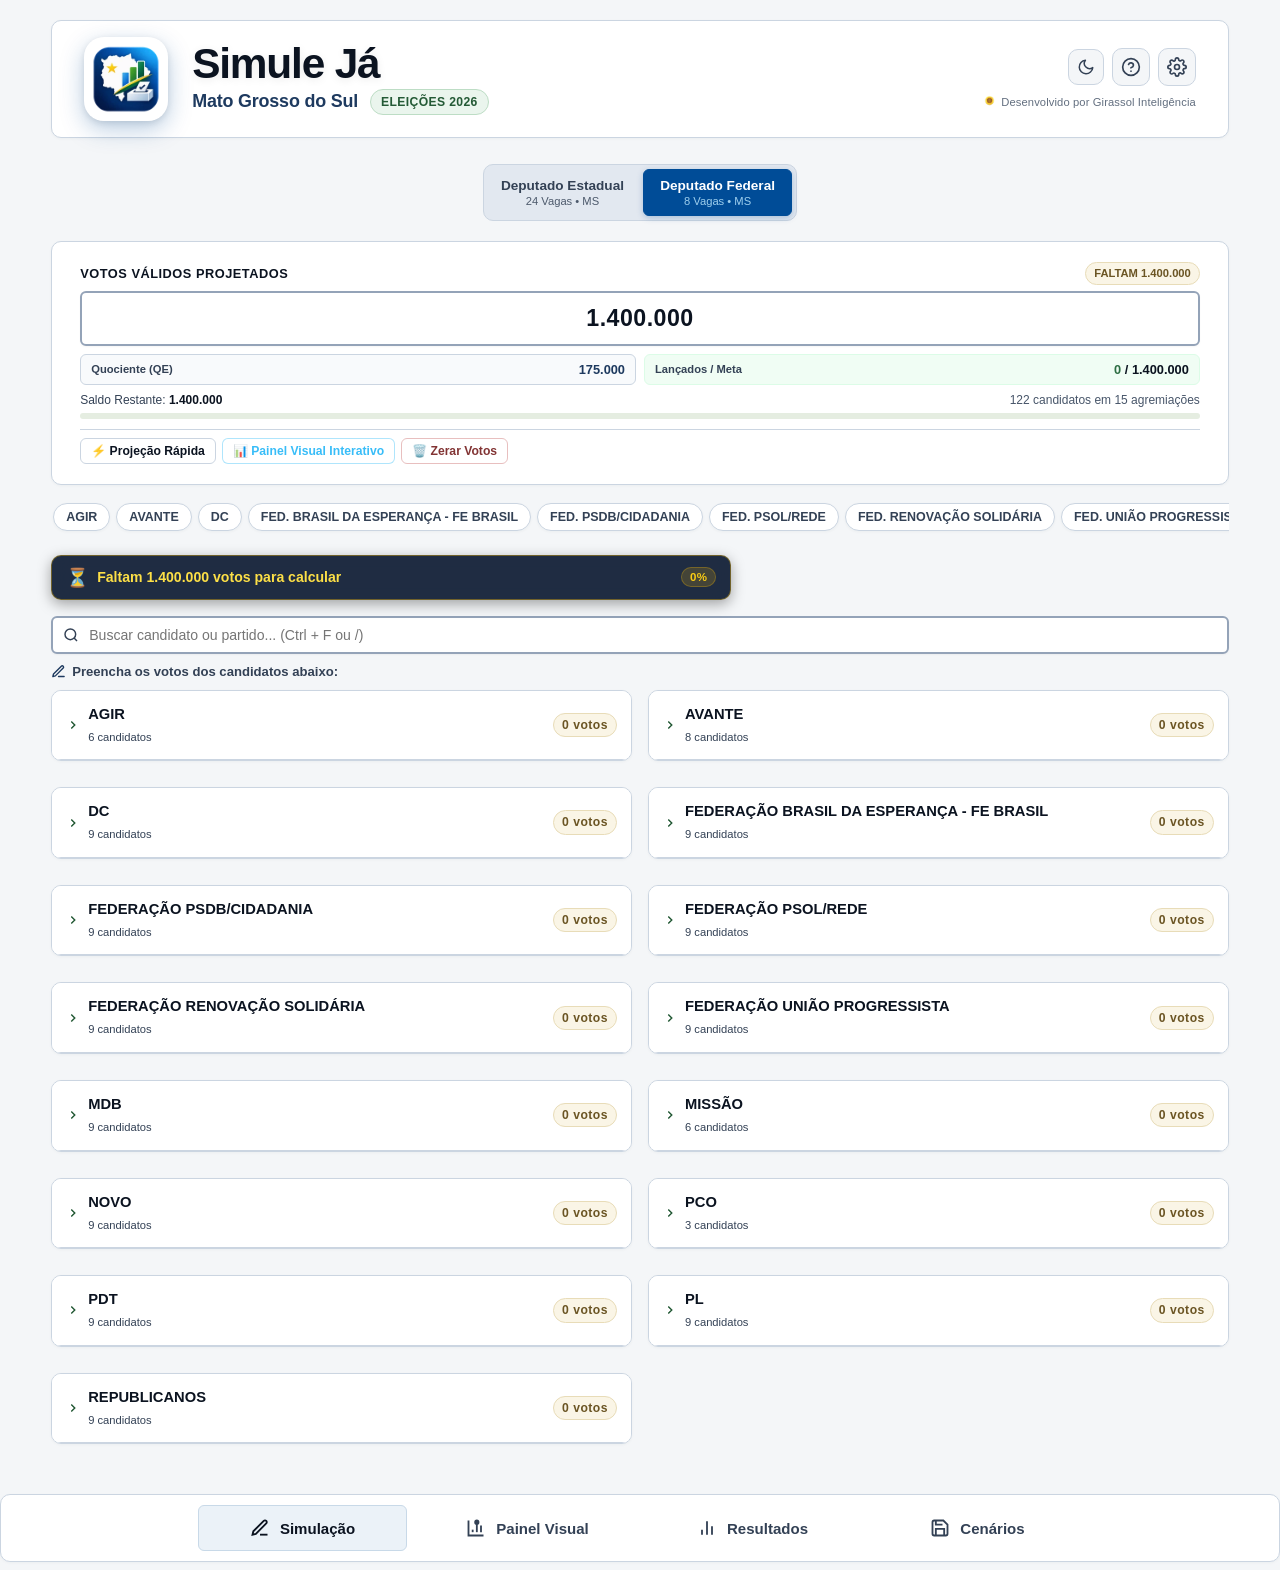
==== commit 968bbfa0: "style: migra tipografia institucional de Playfair Display para Inter total com alinhamento tabular" ====
--- a/index.html
+++ b/index.html
@@ -17,8 +17,7 @@
   <link rel="apple-touch-icon" href="assets/icon-192.png">
   <title>Simule Já • Mato Grosso do Sul</title>
   <link rel="preconnect" href="https://fonts.googleapis.com">
-  <link rel="preconnect" href="https://fonts.gstatic.com" crossorigin>
-  <link href="https://fonts.googleapis.com/css2?family=Playfair+Display:ital,wght@0,400..900;1,400..900&family=Inter:wght@400;500;600;700;800&display=swap" rel="stylesheet">
+  <link href="https://fonts.googleapis.com/css2?family=Inter:wght@400;500;600;700;800;900&display=swap" rel="stylesheet">
   <link rel="stylesheet" href="css/main.css?v=1789585000000">
   <link rel="stylesheet" href="css/components.css?v=1789586000000">
   <link rel="stylesheet" href="css/interactive.css?v=1789590000000">
--- a/css/main.css
+++ b/css/main.css
@@ -72,9 +72,9 @@
   --radius-lg: 14px;
   --radius-full: 9999px;
 
-  /* TIPOGRAFIA INSTITUCIONAL CLÁSSICA */
-  --font-serif: 'Playfair Display', Georgia, 'Times New Roman', serif;
+  /* TIPOGRAFIA ANALÍTICA NEO-GROTESCA (INTER) */
   --font-sans: 'Inter', -apple-system, BlinkMacSystemFont, 'Segoe UI', Roboto, sans-serif;
+  --font-serif: var(--font-sans); /* Fallback compatível */
 
   --shadow-sm: 0 1px 3px rgba(30, 41, 59, 0.04);
   --shadow-md: 0 4px 8px rgba(30, 41, 59, 0.05);
@@ -170,15 +170,27 @@
   transition: background-color 0.25s ease, color 0.25s ease;
 }
 
-/* Tipografia Institucional Playfair Display para Títulos */
+/* Tipografia Neo-Grotesca de Alta Precisão para Títulos */
 h1, h2, h3, h4, 
 .card-title,
 .card-title-bar h2,
 .card-title-bar h3,
 .inter-title {
-  font-family: var(--font-serif) !important;
-  font-weight: 700 !important;
-  letter-spacing: -0.01em;
+  font-family: var(--font-sans) !important;
+  font-weight: 800 !important;
+  letter-spacing: -0.028em !important;
+}
+
+/* Alinhamento Numérico Tabular em Dados Eleitorais */
+.metric-value,
+.qe-value,
+.vote-count,
+.stat-box-val,
+.candidate-votes,
+.party-total-votes,
+.calc-value,
+.badge-total-votes {
+  font-feature-settings: "tnum" 1, "cv05" 1;
 }
 
 /* Layout Container Centralizado e Focado */
--- a/css/interactive.css
+++ b/css/interactive.css
@@ -55,11 +55,11 @@
 
 .inter-title {
   font-size: 1.25rem;
-  font-family: var(--font-serif);
-  font-weight: 700;
+  font-family: var(--font-sans);
+  font-weight: 800;
   color: var(--text-main);
   margin: 0;
-  letter-spacing: -0.01em;
+  letter-spacing: -0.025em;
 }
 
 .inter-subtitle {
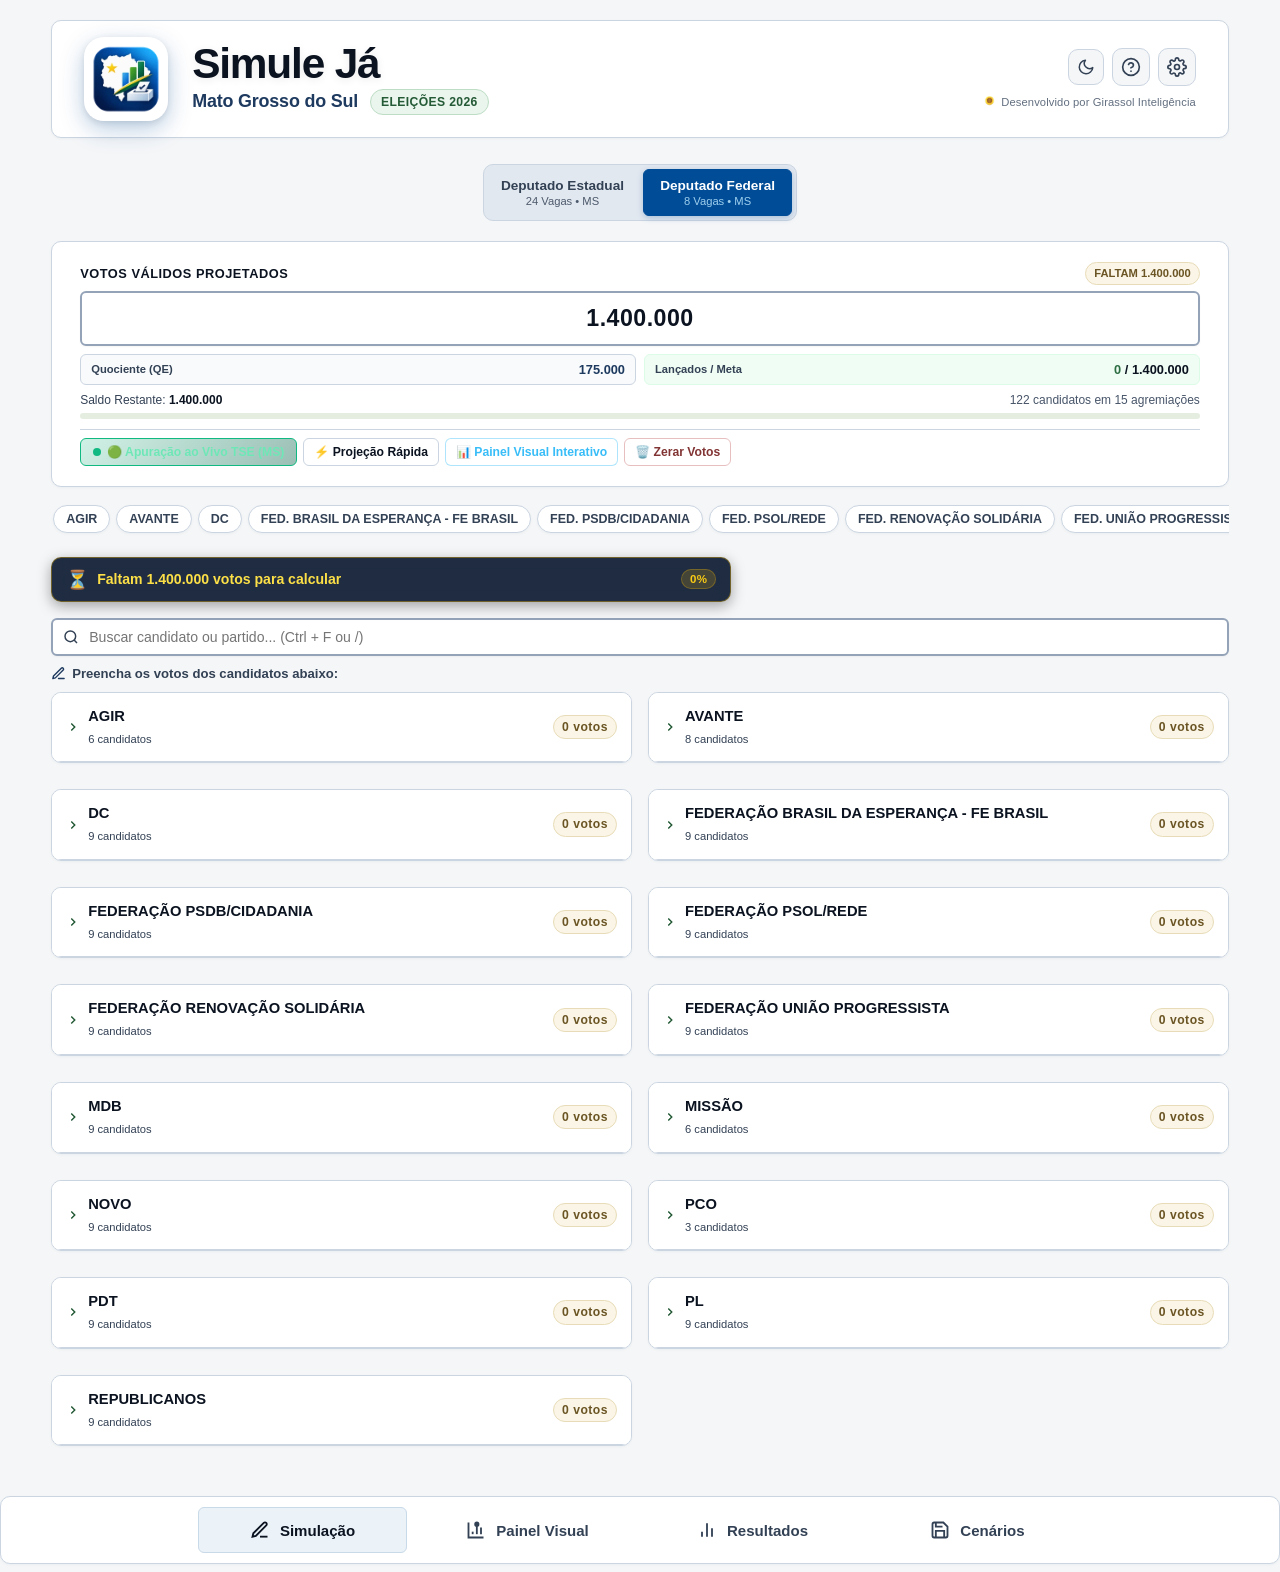
==== commit ceff7374: "feat(live-tse): implementa sincronizacao oficial em tempo real restrita a MS e endpoint serverless" ====
--- a/index.html
+++ b/index.html
@@ -143,6 +143,10 @@
         <!-- Barra de Ferramentas Rápidas de Simulação -->
         <div style="display: flex; justify-content: space-between; align-items: center; gap: 8px; margin-top: 10px; padding-top: 8px; border-top: 1px solid var(--border-color); flex-wrap: wrap;">
           <div style="display: flex; gap: 6px; flex-wrap: wrap;">
+            <button id="btn-sync-live-tse" class="btn-live-tse" type="button" title="Conectar diretamente à totalização oficial do TSE para Mato Grosso do Sul">
+              <span class="radar-live-dot"></span>
+              <span>🟢 Apuração ao Vivo TSE (MS)</span>
+            </button>
             <button id="btn-quick-fill" class="btn btn-secondary btn-sm" type="button" title="Preencher com projeção proporcional calibrada para MS" style="font-weight: 600; font-size: 0.76rem; display: inline-flex; align-items: center; gap: 4px;">
               <span>⚡ Projeção Rápida</span>
             </button>
@@ -153,6 +157,22 @@
               <span>🗑️ Zerar Votos</span>
             </button>
           </div>
+        </div>
+
+        <!-- Banner Dinâmico da Apuração Oficial ao Vivo TSE -->
+        <div id="banner-live-tse" class="live-tse-banner" style="display: none;">
+          <div class="live-tse-meta">
+            <span class="radar-live-dot"></span>
+            <strong>Apuração TSE MS:</strong>
+            <span id="live-tse-percent">0,00% apurado</span>
+            <span>•</span>
+            <span id="live-tse-urnas">0 seções</span>
+            <span>•</span>
+            <span id="live-tse-time" style="color: var(--text-muted);">Aguardando boletins</span>
+          </div>
+          <button id="btn-refresh-live-tse" class="btn btn-outline btn-sm" style="font-size: 0.72rem; padding: 2px 8px; border-color: #10B981; color: #10B981;">
+            ↻ Atualizar
+          </button>
         </div>
       </section>
 
@@ -470,156 +490,205 @@
     </div>
   </div>
 
-  <!-- Modal do Painel ADM (Controle de Cargos e PIN) -->
+  <!-- Modal do Painel ADM (Controle de Cargos, Pesquisas, IA e Backups com Layout Horizontal) -->
   <div id="modal-adm-panel" class="modal-backdrop">
-    <div class="modal-box">
-      <div style="display: flex; justify-content: space-between; align-items: center;">
-        <h3 style="color: #FFFFFF; font-size: 1.15rem;">Painel Administrativo</h3>
-        <button id="btn-close-adm-panel" class="btn btn-secondary btn-sm">✕</button>
-      </div>
-
-      <p style="font-size: 0.85rem; color: var(--text-muted);">
-        Controle a visibilidade dos simuladores e a segurança de acesso:
-      </p>
-
-      <!-- Habilitar / Desabilitar Cargos -->
-      <div class="form-group" style="gap: 12px;">
-        <label class="form-label">Exibição dos Cargos no Simulador:</label>
+    <div class="modal-box modal-box-admin-wide">
+      
+      <!-- Cabeçalho Institucional Fixo -->
+      <div class="admin-panel-header">
+        <div style="display: flex; align-items: center; gap: 10px;">
+          <div style="width: 38px; height: 38px; border-radius: 10px; background: var(--pastel-blue-bg); border: 1px solid var(--pastel-blue-border); display: flex; align-items: center; justify-content: center; color: var(--primary-light);">
+            <svg width="22" height="22" viewBox="0 0 24 24" fill="none" stroke="currentColor" stroke-width="2" stroke-linecap="round" stroke-linejoin="round">
+              <circle cx="12" cy="12" r="3"></circle>
+              <path d="M19.4 15a1.65 1.65 0 0 0 .33 1.82l.06.06a2 2 0 0 1 0 2.83 2 2 0 0 1-2.83 0l-.06-.06a1.65 1.65 0 0 0-1.82-.33 1.65 1.65 0 0 0-1 1.51V21a2 2 0 0 1-2 2 2 2 0 0 1-2-2v-.09A1.65 1.65 0 0 0 9 19.4a1.65 1.65 0 0 0-1.82.33l-.06.06a2 2 0 0 1-2.83 0 2 2 0 0 1 0-2.83l.06-.06a1.65 1.65 0 0 0 .33-1.82 1.65 1.65 0 0 0-1.51-1H3a2 2 0 0 1-2-2 2 2 0 0 1 2-2h.09A1.65 1.65 0 0 0 4.6 9a1.65 1.65 0 0 0-.33-1.82l-.06-.06a2 2 0 0 1 0-2.83 2 2 0 0 1 2.83 0l.06.06a1.65 1.65 0 0 0 1.82.33H9a1.65 1.65 0 0 0 1-1.51V3a2 2 0 0 1 2-2 2 2 0 0 1 2 2v.09a1.65 1.65 0 0 0 1 1.51 1.65 1.65 0 0 0 1.82-.33l.06-.06a2 2 0 0 1 2.83 0 2 2 0 0 1 0 2.83l-.06-.06a1.65 1.65 0 0 0-.33 1.82V9a1.65 1.65 0 0 0 1.51 1H21a2 2 0 0 1 2 2 2 2 0 0 1-2 2h-.09a1.65 1.65 0 0 0-1.51 1z"></path>
+            </svg>
+          </div>
+          <div>
+            <h3 style="color: var(--text-main); font-size: 1.2rem; font-weight: 800; margin: 0; letter-spacing: -0.02em;">
+              Painel de Controle Administrativo
+            </h3>
+            <span style="font-size: 0.78rem; color: var(--text-muted);">
+              Gestão de visibilidade de cargos, segurança PIN, importação de pesquisas e backups
+            </span>
+          </div>
+        </div>
+        <button id="btn-close-adm-panel" class="btn btn-secondary btn-sm" aria-label="Fechar Painel" style="border-radius: 8px; padding: 6px 12px; font-weight: 700;">✕ Fechar</button>
+      </div>
+
+      <!-- Corpo com Scroll Rolável e Grid Horizontal em 2 Colunas -->
+      <div class="admin-panel-body">
         
-        <label style="display: flex; align-items: center; justify-content: space-between; padding: 10px 12px; background: var(--bg-input); border-radius: var(--radius-sm); border: 1px solid var(--border-color); cursor: pointer;">
-          <div>
-            <strong style="font-size: 0.95rem; color: #FFFFFF;">Deputado Estadual (24 Vagas)</strong>
-            <div style="font-size: 0.75rem; color: var(--text-muted);">Exibir opção de simulação estadual</div>
-          </div>
-          <input type="checkbox" id="adm-toggle-estadual" checked style="width: 20px; height: 20px; accent-color: var(--primary-light);">
-        </label>
-
-        <label style="display: flex; align-items: center; justify-content: space-between; padding: 10px 12px; background: var(--bg-input); border-radius: var(--radius-sm); border: 1px solid var(--border-color); cursor: pointer;">
-          <div>
-            <strong style="font-size: 0.95rem; color: #FFFFFF;">Deputado Federal (8 Vagas)</strong>
-            <div style="font-size: 0.75rem; color: var(--text-muted);">Exibir opção de simulação federal</div>
-          </div>
-          <input type="checkbox" id="adm-toggle-federal" checked style="width: 20px; height: 20px; accent-color: var(--primary-light);">
-        </label>
-      </div>
-
-      <!-- Configuração de Segurança com PIN -->
-      <div class="form-group" style="margin-top: 6px; gap: 8px;">
-        <label class="form-label">Segurança de Acesso por PIN:</label>
-        <label style="display: flex; align-items: center; justify-content: space-between; padding: 10px 12px; background: var(--bg-input); border-radius: var(--radius-sm); border: 1px solid var(--border-color); cursor: pointer;">
-          <div>
-            <strong style="font-size: 0.95rem; color: #FFFFFF;">Exigir PIN de 6 dígitos no Início</strong>
-            <div style="font-size: 0.75rem; color: var(--text-muted);">Bloqueia a plataforma até digitar o PIN</div>
-          </div>
-          <input type="checkbox" id="adm-toggle-require-pin" style="width: 20px; height: 20px; accent-color: var(--primary-light);">
-        </label>
-        <button id="btn-change-pin" class="btn btn-secondary btn-sm" style="align-self: flex-start;">Redefinir PIN de 6 Dígitos</button>
-      </div>
-
-      <!-- Importador de Pesquisas Eleitorais (Exclusivo ADM) -->
-      <div style="border-top: 1px solid var(--border-color); padding-top: 14px; margin-top: 6px;">
-        <div style="display: flex; justify-content: space-between; align-items: center; margin-bottom: 8px;">
-          <strong style="font-size: 0.95rem; color: var(--text-main); display: flex; align-items: center; gap: 6px;">
-            <svg width="18" height="18" viewBox="0 0 24 24" fill="none" stroke="currentColor" stroke-width="2" style="color: var(--primary-light);"><path d="M21 15v4a2 2 0 0 1-2 2H5a2 2 0 0 1-2-2v-4"></path><polyline points="7 10 12 15 17 10"></polyline><line x1="12" y1="15" x2="12" y2="3"></line></svg>
-            Importar Pesquisa Eleitoral
-          </strong>
-          <button id="btn-toggle-survey-importer" class="btn btn-secondary btn-sm" type="button">Abrir Importador</button>
-        </div>
-
-        <div id="survey-importer-adm-body" style="display: none; flex-direction: column; gap: 10px; background: #F8FAFC; border: 1px solid var(--border-color); border-radius: var(--radius-sm); padding: 12px; margin-top: 8px;">
-          <div style="font-size: 0.78rem; color: var(--text-muted); line-height: 1.5;">
-            <strong style="color: var(--text-main); margin-bottom: 4px; display: block;">Como Proceder:</strong>
-            • Cole abaixo os dados da pesquisa (ex: <code>Beto Pereira 18,5%</code> ou <code>Geraldo Resende: 35.000</code>).<br>
-            • Ou carregue um arquivo <strong>.CSV</strong> / <strong>.JSON</strong>.<br>
-            • O sistema converterá os percentuais proporcionalmente aos votos válidos definidos na simulação.
-          </div>
-
-          <textarea id="textarea-survey-input" class="form-input" rows="4" placeholder="Cole aqui os dados da pesquisa...&#10;Exemplo:&#10;Geraldo Resende: 12.5%&#10;Marcos Pollon: 11.2%&#10;Dagoberto: 8.0%" style="font-size: 0.85rem; background: #FFFFFF; resize: vertical;"></textarea>
-
-          <div style="display: flex; justify-content: space-between; align-items: center; gap: 8px; flex-wrap: wrap;">
-            <div>
-              <input type="file" id="file-survey-input" accept=".json,.csv,.txt" style="display: none;">
-              <button id="btn-trigger-survey-file" class="btn btn-secondary btn-sm" type="button">Subir Arquivo (.csv / .json)</button>
+        <div class="admin-panel-grid">
+          
+          <!-- COLUNA ESQUERDA: Configurações do Sistema e Segurança -->
+          <div style="display: flex; flex-direction: column; gap: 16px;">
+            
+            <!-- 1. Habilitar / Desabilitar Cargos -->
+            <div class="admin-card-section">
+              <div style="display: flex; align-items: center; justify-content: space-between;">
+                <label class="form-label" style="font-size: 0.88rem; font-weight: 700; color: var(--text-main); margin: 0;">
+                  🏛️ Exibição de Cargos no Simulador
+                </label>
+                <span style="font-size: 0.70rem; color: var(--text-dim); text-transform: uppercase; letter-spacing: 0.05em;">Eleições 2026</span>
+              </div>
+              
+              <div style="display: flex; flex-direction: column; gap: 8px;">
+                <label style="display: flex; align-items: center; justify-content: space-between; padding: 10px 14px; background: var(--bg-card); border-radius: var(--radius-sm); border: 1px solid var(--border-color); cursor: pointer; transition: border-color 0.15s ease;">
+                  <div>
+                    <strong style="font-size: 0.92rem; color: var(--text-main);">Deputado Federal (8 Vagas)</strong>
+                    <div style="font-size: 0.74rem; color: var(--text-muted);">Mato Grosso do Sul • Regras Oficiais TSE</div>
+                  </div>
+                  <input type="checkbox" id="adm-toggle-federal" checked style="width: 20px; height: 20px; accent-color: var(--primary-light); cursor: pointer;">
+                </label>
+
+                <label style="display: flex; align-items: center; justify-content: space-between; padding: 10px 14px; background: var(--bg-card); border-radius: var(--radius-sm); border: 1px solid var(--border-color); cursor: pointer; transition: border-color 0.15s ease;">
+                  <div>
+                    <strong style="font-size: 0.92rem; color: var(--text-main);">Deputado Estadual (24 Vagas)</strong>
+                    <div style="font-size: 0.74rem; color: var(--text-muted);">Assembleia Legislativa (ALEMS)</div>
+                  </div>
+                  <input type="checkbox" id="adm-toggle-estadual" checked style="width: 20px; height: 20px; accent-color: var(--primary-light); cursor: pointer;">
+                </label>
+              </div>
             </div>
-            <button id="btn-process-survey" class="btn btn-primary btn-sm" type="button" style="font-weight: 700;">
-              Aplicar Pesquisa na Simulação
-            </button>
-          </div>
-
-          <div id="survey-feedback-msg" style="font-size: 0.75rem; min-height: 16px;"></div>
-        </div>
-      </div>
-
-      <!-- Conexão do Cloudflare Workers AI Copilot -->
-      <div style="border-top: 1px solid var(--border-color); padding-top: 14px; margin-top: 8px;">
-        <label class="form-label" style="display: flex; align-items: center; gap: 6px;">
-          <span>🧠</span> Endpoint Cloudflare Workers AI (Opcional):
-        </label>
-        <input 
-          type="url" 
-          id="adm-workers-ai-url" 
-          class="form-input" 
-          placeholder="https://seu-worker.seu-subdominio.workers.dev" 
-          style="font-size: 0.8rem; margin-top: 4px;"
-        />
-        <div style="font-size: 0.72rem; color: var(--text-muted); margin-top: 4px;">
-          Se deixado em branco, o Copiloto utilizará o motor analítico autônomo local integrado.
-        </div>
-      </div>
-
-      <!-- Exportar Projeção Oficial (.simtse) - Exclusivo ADM -->
-      <div style="border-top: 1px solid var(--border-color); padding-top: 14px; margin-top: 10px; background: rgba(46, 125, 78, 0.08); border-radius: var(--radius-sm); padding: 12px; border: 1px solid var(--pastel-green-border);">
-        <div style="display: flex; justify-content: space-between; align-items: center; margin-bottom: 8px; flex-wrap: wrap; gap: 6px;">
-          <strong style="font-size: 0.95rem; color: var(--pastel-green-text); display: flex; align-items: center; gap: 6px;">
-            <span>💾</span> Exportar Projeção Oficial (.simtse)
-          </strong>
-          <span style="font-size: 0.68rem; font-weight: 700; background: var(--pastel-green-bg); color: var(--pastel-green-text); padding: 2px 6px; border-radius: 4px; border: 1px solid var(--pastel-green-border);">Válido 24h</span>
-        </div>
-        <p style="font-size: 0.76rem; color: var(--text-muted); margin-bottom: 10px; line-height: 1.4;">
-          Gera o arquivo oficial criptografado da simulação atual para compartilhamento com validade legal e garantia de 24 horas.
-        </p>
-        <div style="display: flex; gap: 8px; flex-wrap: wrap;">
-          <button id="btn-export-simtse" class="btn btn-primary btn-sm" type="button" style="font-weight: 700; display: inline-flex; align-items: center; gap: 6px; background: var(--primary); border: none; color: #FFFFFF;">
-            <svg width="15" height="15" viewBox="0 0 24 24" fill="none" stroke="currentColor" stroke-width="2.2"><path d="M21 15v4a2 2 0 0 1-2 2H5a2 2 0 0 1-2-2v-4"></path><polyline points="7 10 12 15 17 10"></polyline><line x1="12" y1="15" x2="12" y2="3"></line></svg>
-            Baixar Arquivo (.simtse)
-          </button>
-          <button id="btn-share-whatsapp" class="btn btn-primary btn-sm" type="button" style="font-weight: 700; display: inline-flex; align-items: center; gap: 6px; background: #2E7D4E; border: none; color: #FFFFFF;">
-            <svg width="15" height="15" viewBox="0 0 24 24" fill="none" stroke="currentColor" stroke-width="2.2"><path d="M21 11.5a8.38 8.38 0 0 1-.9 3.8 8.5 8.5 0 0 1-7.6 4.7 8.38 8.38 0 0 1-3.8-.9L3 21l1.9-5.7a8.38 8.38 0 0 1-.9-3.8 8.5 8.5 0 0 1 4.7-7.6 8.38 8.38 0 0 1 3.8-.9h.5a8.48 8.48 0 0 1 8 8v.5z"></path></svg>
-            Enviar no WhatsApp
-          </button>
-          <button id="btn-copy-share-link" class="btn btn-secondary btn-sm" type="button" style="font-weight: 700; display: inline-flex; align-items: center; gap: 6px;">
-            <svg width="15" height="15" viewBox="0 0 24 24" fill="none" stroke="currentColor" stroke-width="2.2"><path d="M10 13a5 5 0 0 0 7.54.54l3-3a5 5 0 0 0-7.07-7.07l-1.72 1.71"></path><path d="M14 11a5 5 0 0 0-7.54-.54l-3 3a5 5 0 0 0 7.07 7.07l1.71-1.71"></path></svg>
-            Copiar Link (24h)
-        </div>
-      </div>
-
-      <!-- Backup Completo de Cenários (.json) - Exclusivo ADM -->
-      <div style="border-top: 1px solid var(--border-color); padding-top: 14px; margin-top: 10px; background: rgba(59, 130, 246, 0.06); border-radius: var(--radius-sm); padding: 12px; border: 1px solid var(--pastel-blue-border);">
-        <div style="display: flex; justify-content: space-between; align-items: center; margin-bottom: 8px; flex-wrap: wrap; gap: 6px;">
-          <strong style="font-size: 0.95rem; color: var(--pastel-blue-text); display: flex; align-items: center; gap: 6px;">
-            <span>🗄️</span> Backup Geral de Cenários (.json)
-          </strong>
-          <span style="font-size: 0.68rem; font-weight: 700; background: var(--pastel-blue-bg); color: var(--pastel-blue-text); padding: 2px 6px; border-radius: 4px; border: 1px solid var(--pastel-blue-border);">Administração</span>
-        </div>
-        <p style="font-size: 0.76rem; color: var(--text-muted); margin-bottom: 10px; line-height: 1.4;">
-          Exporte ou importe a base integral de todos os cenários salvos em arquivo formato JSON.
-        </p>
-        <div style="display: flex; gap: 8px; flex-wrap: wrap;">
-          <button id="btn-export-scenarios" class="btn btn-secondary btn-sm" type="button" style="font-weight: 700; display: inline-flex; align-items: center; gap: 6px;" title="Baixa todos os cenários salvos em arquivo de backup JSON">
-            <svg width="15" height="15" viewBox="0 0 24 24" fill="none" stroke="currentColor" stroke-width="2"><path d="M21 15v4a2 2 0 0 1-2 2H5a2 2 0 0 1-2-2v-4"></path><polyline points="7 10 12 15 17 10"></polyline><line x1="12" y1="15" x2="12" y2="3"></line></svg>
-            Exportar Backup (.json)
-          </button>
-          <input type="file" id="input-import-scenarios-file" accept=".json" style="display: none;">
-          <button id="btn-trigger-import-scenarios" class="btn btn-outline btn-sm" type="button" style="font-weight: 700; display: inline-flex; align-items: center; gap: 6px;" title="Restaura lista completa de cenários de um backup prévio">
-            <svg width="15" height="15" viewBox="0 0 24 24" fill="none" stroke="currentColor" stroke-width="2"><path d="M21 15v4a2 2 0 0 1-2 2H5a2 2 0 0 1-2-2v-4"></path><polyline points="17 8 12 3 7 8"></polyline><line x1="12" y1="3" x2="12" y2="15"></line></svg>
-            Restaurar Backup (.json)
-          </button>
-        </div>
-      </div>
-
-      <div style="display: flex; justify-content: flex-end; gap: 8px; margin-top: 14px; border-top: 1px solid var(--border-color); padding-top: 12px;">
-        <button id="btn-save-adm-settings" class="btn btn-primary btn-sm">Salvar Preferências</button>
-      </div>
+
+            <!-- 2. Segurança de Acesso com PIN -->
+            <div class="admin-card-section">
+              <div style="display: flex; align-items: center; justify-content: space-between;">
+                <label class="form-label" style="font-size: 0.88rem; font-weight: 700; color: var(--text-main); margin: 0;">
+                  🔐 Segurança de Acesso por PIN
+                </label>
+                <button id="btn-change-pin" class="btn btn-secondary btn-sm" type="button" style="font-size: 0.75rem; padding: 4px 10px;">
+                  Redefinir PIN
+                </button>
+              </div>
+
+              <label style="display: flex; align-items: center; justify-content: space-between; padding: 10px 14px; background: var(--bg-card); border-radius: var(--radius-sm); border: 1px solid var(--border-color); cursor: pointer;">
+                <div>
+                  <strong style="font-size: 0.92rem; color: var(--text-main);">Exigir PIN de 6 dígitos ao Iniciar</strong>
+                  <div style="font-size: 0.74rem; color: var(--text-muted);">Bloqueia toda a plataforma até o usuário digitar o PIN</div>
+                </div>
+                <input type="checkbox" id="adm-toggle-require-pin" style="width: 20px; height: 20px; accent-color: var(--primary-light); cursor: pointer;">
+              </label>
+            </div>
+
+            <!-- 3. Conexão Workers AI Copilot -->
+            <div class="admin-card-section">
+              <label class="form-label" style="font-size: 0.88rem; font-weight: 700; color: var(--text-main); display: flex; align-items: center; gap: 6px; margin: 0;">
+                <span>🧠</span> Endpoint Cloudflare Workers AI (Opcional)
+              </label>
+              <input 
+                type="url" 
+                id="adm-workers-ai-url" 
+                class="form-input" 
+                placeholder="https://seu-worker.seu-subdominio.workers.dev" 
+                style="font-size: 0.82rem;"
+              />
+              <div style="font-size: 0.74rem; color: var(--text-muted); line-height: 1.4;">
+                Se deixado em branco, o Copiloto utilizará o motor analítico autônomo local integrado (Edge Fallback).
+              </div>
+            </div>
+
+          </div>
+
+          <!-- COLUNA DIREITA: Importador de Pesquisas, Exportação e Backups -->
+          <div style="display: flex; flex-direction: column; gap: 16px;">
+            
+            <!-- 4. Importador de Pesquisas Eleitorais -->
+            <div class="admin-card-section" style="border-color: var(--pastel-blue-border); background: rgba(59, 130, 246, 0.04);">
+              <div style="display: flex; justify-content: space-between; align-items: center;">
+                <strong style="font-size: 0.92rem; color: var(--pastel-blue-text); display: flex; align-items: center; gap: 6px;">
+                  <svg width="18" height="18" viewBox="0 0 24 24" fill="none" stroke="currentColor" stroke-width="2"><path d="M21 15v4a2 2 0 0 1-2 2H5a2 2 0 0 1-2-2v-4"></path><polyline points="7 10 12 15 17 10"></polyline><line x1="12" y1="15" x2="12" y2="3"></line></svg>
+                  Importador de Pesquisas Eleitorais
+                </strong>
+                <button id="btn-toggle-survey-importer" class="btn btn-secondary btn-sm" type="button">Abrir Importador</button>
+              </div>
+
+              <div id="survey-importer-adm-body" style="display: none; flex-direction: column; gap: 10px; margin-top: 4px;">
+                <div style="font-size: 0.76rem; color: var(--text-muted); line-height: 1.45; background: var(--bg-card); padding: 10px; border-radius: var(--radius-sm); border: 1px solid var(--border-color);">
+                  <strong style="color: var(--text-main); display: block; margin-bottom: 2px;">Instruções:</strong>
+                  Cole os dados no formato <code>Candidato: 18,5%</code> ou suba um arquivo <code>.CSV</code> / <code>.JSON</code>. Os percentuais são convertidos proporcionalmente aos votos válidos da simulação.
+                </div>
+
+                <textarea id="textarea-survey-input" class="form-input" rows="3" placeholder="Exemplo:&#10;Geraldo Resende: 12.5%&#10;Marcos Pollon: 11.2%&#10;Dagoberto: 8.0%" style="font-size: 0.82rem; resize: vertical;"></textarea>
+
+                <div style="display: flex; justify-content: space-between; align-items: center; gap: 8px; flex-wrap: wrap;">
+                  <div>
+                    <input type="file" id="file-survey-input" accept=".json,.csv,.txt" style="display: none;">
+                    <button id="btn-trigger-survey-file" class="btn btn-secondary btn-sm" type="button">Subir Arquivo (.csv / .json)</button>
+                  </div>
+                  <button id="btn-process-survey" class="btn btn-primary btn-sm" type="button" style="font-weight: 700;">
+                    Aplicar Pesquisa
+                  </button>
+                </div>
+
+                <div id="survey-feedback-msg" style="font-size: 0.75rem; min-height: 16px;"></div>
+              </div>
+            </div>
+
+            <!-- 5. Exportar Projeção Oficial (.simtse) -->
+            <div class="admin-card-section" style="border-color: var(--pastel-green-border); background: rgba(46, 125, 78, 0.05);">
+              <div style="display: flex; justify-content: space-between; align-items: center; flex-wrap: wrap; gap: 6px;">
+                <strong style="font-size: 0.92rem; color: var(--pastel-green-text); display: flex; align-items: center; gap: 6px;">
+                  <span>💾</span> Exportar Projeção Oficial (.simtse)
+                </strong>
+                <span style="font-size: 0.68rem; font-weight: 700; background: var(--pastel-green-bg); color: var(--pastel-green-text); padding: 2px 8px; border-radius: 4px; border: 1px solid var(--pastel-green-border);">Válido por 24h</span>
+              </div>
+              <p style="font-size: 0.75rem; color: var(--text-muted); margin: 0; line-height: 1.4;">
+                Gera o arquivo oficial criptografado da simulação atual com integridade garantida de 24 horas.
+              </p>
+              <div style="display: flex; gap: 8px; flex-wrap: wrap;">
+                <button id="btn-export-simtse" class="btn btn-primary btn-sm" type="button" style="font-weight: 700; display: inline-flex; align-items: center; gap: 6px;">
+                  <svg width="15" height="15" viewBox="0 0 24 24" fill="none" stroke="currentColor" stroke-width="2.2"><path d="M21 15v4a2 2 0 0 1-2 2H5a2 2 0 0 1-2-2v-4"></path><polyline points="7 10 12 15 17 10"></polyline><line x1="12" y1="15" x2="12" y2="3"></line></svg>
+                  Baixar .simtse
+                </button>
+                <button id="btn-share-whatsapp" class="btn btn-primary btn-sm" type="button" style="font-weight: 700; display: inline-flex; align-items: center; gap: 6px; background: #2E7D4E; border: none; color: #FFFFFF;">
+                  <svg width="15" height="15" viewBox="0 0 24 24" fill="none" stroke="currentColor" stroke-width="2.2"><path d="M21 11.5a8.38 8.38 0 0 1-.9 3.8 8.5 8.5 0 0 1-7.6 4.7 8.38 8.38 0 0 1-3.8-.9L3 21l1.9-5.7a8.38 8.38 0 0 1-.9-3.8 8.5 8.5 0 0 1 4.7-7.6 8.38 8.38 0 0 1 3.8-.9h.5a8.48 8.48 0 0 1 8 8v.5z"></path></svg>
+                  WhatsApp
+                </button>
+                <button id="btn-copy-share-link" class="btn btn-secondary btn-sm" type="button" style="font-weight: 700; display: inline-flex; align-items: center; gap: 6px;">
+                  <svg width="15" height="15" viewBox="0 0 24 24" fill="none" stroke="currentColor" stroke-width="2.2"><path d="M10 13a5 5 0 0 0 7.54.54l3-3a5 5 0 0 0-7.07-7.07l-1.72 1.71"></path><path d="M14 11a5 5 0 0 0-7.54-.54l-3 3a5 5 0 0 0 7.07 7.07l1.71-1.71"></path></svg>
+                  Copiar Link
+                </button>
+              </div>
+            </div>
+
+            <!-- 6. Backup Completo de Cenários (.json) -->
+            <div class="admin-card-section">
+              <div style="display: flex; justify-content: space-between; align-items: center; flex-wrap: wrap; gap: 6px;">
+                <strong style="font-size: 0.92rem; color: var(--text-main); display: flex; align-items: center; gap: 6px;">
+                  <span>🗄️</span> Backup Geral de Cenários (.json)
+                </strong>
+                <span style="font-size: 0.68rem; font-weight: 700; background: var(--bg-card); color: var(--text-muted); padding: 2px 8px; border-radius: 4px; border: 1px solid var(--border-color);">JSON</span>
+              </div>
+              <p style="font-size: 0.75rem; color: var(--text-muted); margin: 0; line-height: 1.4;">
+                Exporte ou restaure todos os cenários salvos no armazenamento local do navegador.
+              </p>
+              <div style="display: flex; gap: 8px; flex-wrap: wrap;">
+                <button id="btn-export-scenarios" class="btn btn-secondary btn-sm" type="button" style="font-weight: 700; display: inline-flex; align-items: center; gap: 6px;" title="Baixa todos os cenários salvos em arquivo JSON">
+                  <svg width="15" height="15" viewBox="0 0 24 24" fill="none" stroke="currentColor" stroke-width="2"><path d="M21 15v4a2 2 0 0 1-2 2H5a2 2 0 0 1-2-2v-4"></path><polyline points="7 10 12 15 17 10"></polyline><line x1="12" y1="15" x2="12" y2="3"></line></svg>
+                  Exportar Backup
+                </button>
+                <input type="file" id="input-import-scenarios-file" accept=".json" style="display: none;">
+                <button id="btn-trigger-import-scenarios" class="btn btn-outline btn-sm" type="button" style="font-weight: 700; display: inline-flex; align-items: center; gap: 6px;" title="Restaura lista completa de cenários">
+                  <svg width="15" height="15" viewBox="0 0 24 24" fill="none" stroke="currentColor" stroke-width="2"><path d="M21 15v4a2 2 0 0 1-2 2H5a2 2 0 0 1-2-2v-4"></path><polyline points="17 8 12 3 7 8"></polyline><line x1="12" y1="3" x2="12" y2="15"></line></svg>
+                  Restaurar Backup
+                </button>
+              </div>
+            </div>
+
+          </div>
+
+        </div>
+
+      </div>
+
+      <!-- Rodapé Fixo com Botão Salvar em Destaque -->
+      <div class="admin-panel-footer">
+        <button id="btn-save-adm-settings" class="btn btn-primary btn-sm" style="font-weight: 700; padding: 10px 22px; font-size: 0.90rem;">
+          Salvar Preferências
+        </button>
+      </div>
+
     </div>
   </div>
 
@@ -686,7 +755,42 @@
     </div>
   </div>
 
-  
+  <!-- Modal Elegante para Salvar Cenário (Substitui prompt nativo bloqueável) -->
+  <div id="modal-save-scenario" class="modal-backdrop">
+    <div class="modal-box" style="max-width: 440px; text-align: left;">
+      <div style="display: flex; justify-content: space-between; align-items: center; margin-bottom: 12px; border-bottom: 1px solid var(--border-color); padding-bottom: 8px;">
+        <h3 style="color: #FFFFFF; font-size: 1.1rem; margin: 0; display: flex; align-items: center; gap: 8px;">
+          <span>💾</span> Salvar Projeção Eleitoral
+        </h3>
+        <button id="btn-close-save-scenario-modal" class="modal-close-btn" style="background: none; border: none; color: var(--text-muted); cursor: pointer; font-size: 1.2rem;">&times;</button>
+      </div>
+
+      <p style="font-size: 0.84rem; color: var(--text-muted); margin-bottom: 12px; line-height: 1.4;">
+        Grave este cenário de votos para comparar com outras projeções ou recarregar a qualquer momento.
+      </p>
+
+      <div style="margin-bottom: 14px;">
+        <label for="input-save-scenario-name" style="display: block; font-size: 0.8rem; font-weight: 600; color: var(--text-main); margin-bottom: 6px;">
+          Nome do Cenário:
+        </label>
+        <input 
+          type="text" 
+          id="input-save-scenario-name" 
+          class="form-control" 
+          style="width: 100%; box-sizing: border-box; font-size: 0.9rem; padding: 10px 12px; border-radius: var(--radius-sm); border: 1px solid var(--border-color); background: var(--bg-input); color: var(--text-main);"
+          placeholder="Ex: Cenário Otimista Base MS"
+        />
+      </div>
+
+      <div style="display: flex; gap: 8px; justify-content: flex-end; margin-top: 8px;">
+        <button id="btn-cancel-save-scenario" class="btn btn-secondary btn-sm" style="font-weight: 600;">Cancelar</button>
+        <button id="btn-confirm-save-scenario" class="btn btn-primary btn-sm" style="font-weight: 700; display: inline-flex; align-items: center; gap: 6px;">
+          <svg width="14" height="14" viewBox="0 0 24 24" fill="none" stroke="currentColor" stroke-width="2.2"><path d="M19 21H5a2 2 0 0 1-2-2V5a2 2 0 0 1 2-2h11l5 5v11a2 2 0 0 1-2 2z"></path><polyline points="17 21 17 13 7 13 7 21"></polyline><polyline points="7 3 7 8 15 8"></polyline></svg>
+          Salvar Cenário
+        </button>
+      </div>
+    </div>
+  </div>
 
 
 
--- a/css/main.css
+++ b/css/main.css
@@ -715,13 +715,15 @@
   left: 0;
   right: 0;
   bottom: 0;
-  background: rgba(15, 23, 42, 0.4);
-  backdrop-filter: blur(4px);
+  background: rgba(15, 23, 42, 0.65);
+  backdrop-filter: blur(8px);
+  -webkit-backdrop-filter: blur(8px);
   display: none;
   align-items: center;
   justify-content: center;
   z-index: 2000;
   padding: 16px;
+  overflow-y: auto;
 }
 
 .modal-backdrop.active {
@@ -731,11 +733,79 @@
 .modal-box {
   background: var(--bg-card);
   border: 1px solid var(--border-color);
+  border-radius: var(--radius-lg);
+  padding: 24px;
+  width: 100%;
+  max-width: 460px;
+  max-height: calc(100vh - 32px);
+  overflow-y: auto;
+  box-shadow: 0 20px 40px -8px rgba(0, 0, 0, 0.45);
+  display: flex;
+  flex-direction: column;
+  gap: 16px;
+  position: relative;
+}
+
+/* Painel Administrativo Horizontal de Alta Densidade */
+.modal-box-admin-wide {
+  max-width: 1040px;
+  width: 95vw;
+  max-height: 90vh;
+  padding: 0;
+  display: flex;
+  flex-direction: column;
+  overflow: hidden; /* O scroll fica contido no corpo */
+}
+
+.admin-panel-header {
+  padding: 18px 24px;
+  border-bottom: 1px solid var(--border-color);
+  display: flex;
+  justify-content: space-between;
+  align-items: center;
+  background: var(--bg-card);
+  flex-shrink: 0;
+}
+
+.admin-panel-body {
+  padding: 20px 24px;
+  overflow-y: auto;
+  -webkit-overflow-scrolling: touch;
+  flex: 1;
+  display: flex;
+  flex-direction: column;
+  gap: 18px;
+}
+
+.admin-panel-grid {
+  display: grid;
+  grid-template-columns: 1fr;
+  gap: 18px;
+}
+
+@media (min-width: 768px) {
+  .admin-panel-grid {
+    grid-template-columns: repeat(2, 1fr);
+    gap: 20px;
+  }
+}
+
+.admin-panel-footer {
+  padding: 14px 24px;
+  border-top: 1px solid var(--border-color);
+  background: var(--bg-card);
+  display: flex;
+  justify-content: flex-end;
+  gap: 10px;
+  align-items: center;
+  flex-shrink: 0;
+}
+
+.admin-card-section {
+  background: var(--bg-input);
+  border: 1px solid var(--border-color);
   border-radius: var(--radius-md);
-  padding: 20px;
-  width: 100%;
-  max-width: 440px;
-  box-shadow: var(--shadow-lg);
+  padding: 16px;
   display: flex;
   flex-direction: column;
   gap: 12px;
@@ -1147,3 +1217,79 @@
     color: #000000 !important;
   }
 }
+
+/* ==========================================================================
+   APURAÇÃO TSE AO VIVO (MATO GROSSO DO SUL) & RADAR EM TEMPO REAL
+   ========================================================================== */
+.btn-live-tse {
+  background: linear-gradient(135deg, rgba(16, 185, 129, 0.2), rgba(6, 95, 70, 0.4));
+  border: 1.5px solid #10B981;
+  color: #6EE7B7;
+  font-weight: 700;
+  font-size: 0.76rem;
+  padding: 6px 12px;
+  border-radius: var(--radius-sm);
+  display: inline-flex;
+  align-items: center;
+  gap: 6px;
+  cursor: pointer;
+  transition: all 0.2s ease;
+}
+
+.btn-live-tse:hover {
+  background: linear-gradient(135deg, rgba(16, 185, 129, 0.35), rgba(6, 95, 70, 0.6));
+  box-shadow: 0 0 12px rgba(16, 185, 129, 0.4);
+  transform: translateY(-1px);
+}
+
+.btn-live-tse.active {
+  background: #10B981;
+  color: #064E3B;
+  box-shadow: 0 0 16px rgba(16, 185, 129, 0.6);
+}
+
+.radar-live-dot {
+  width: 8px;
+  height: 8px;
+  background-color: #10B981;
+  border-radius: 50%;
+  display: inline-block;
+  box-shadow: 0 0 0 0 rgba(16, 185, 129, 0.7);
+  animation: radarPulse 1.8s infinite;
+}
+
+@keyframes radarPulse {
+  0% {
+    transform: scale(0.95);
+    box-shadow: 0 0 0 0 rgba(16, 185, 129, 0.7);
+  }
+  70% {
+    transform: scale(1);
+    box-shadow: 0 0 0 8px rgba(16, 185, 129, 0);
+  }
+  100% {
+    transform: scale(0.95);
+    box-shadow: 0 0 0 0 rgba(16, 185, 129, 0);
+  }
+}
+
+.live-tse-banner {
+  display: flex;
+  justify-content: space-between;
+  align-items: center;
+  background: rgba(16, 185, 129, 0.08);
+  border: 1px solid rgba(16, 185, 129, 0.25);
+  border-radius: var(--radius-sm);
+  padding: 8px 12px;
+  margin-top: 8px;
+  font-size: 0.8rem;
+  color: var(--text-main);
+}
+
+.live-tse-meta {
+  display: flex;
+  gap: 8px;
+  align-items: center;
+  flex-wrap: wrap;
+}
+
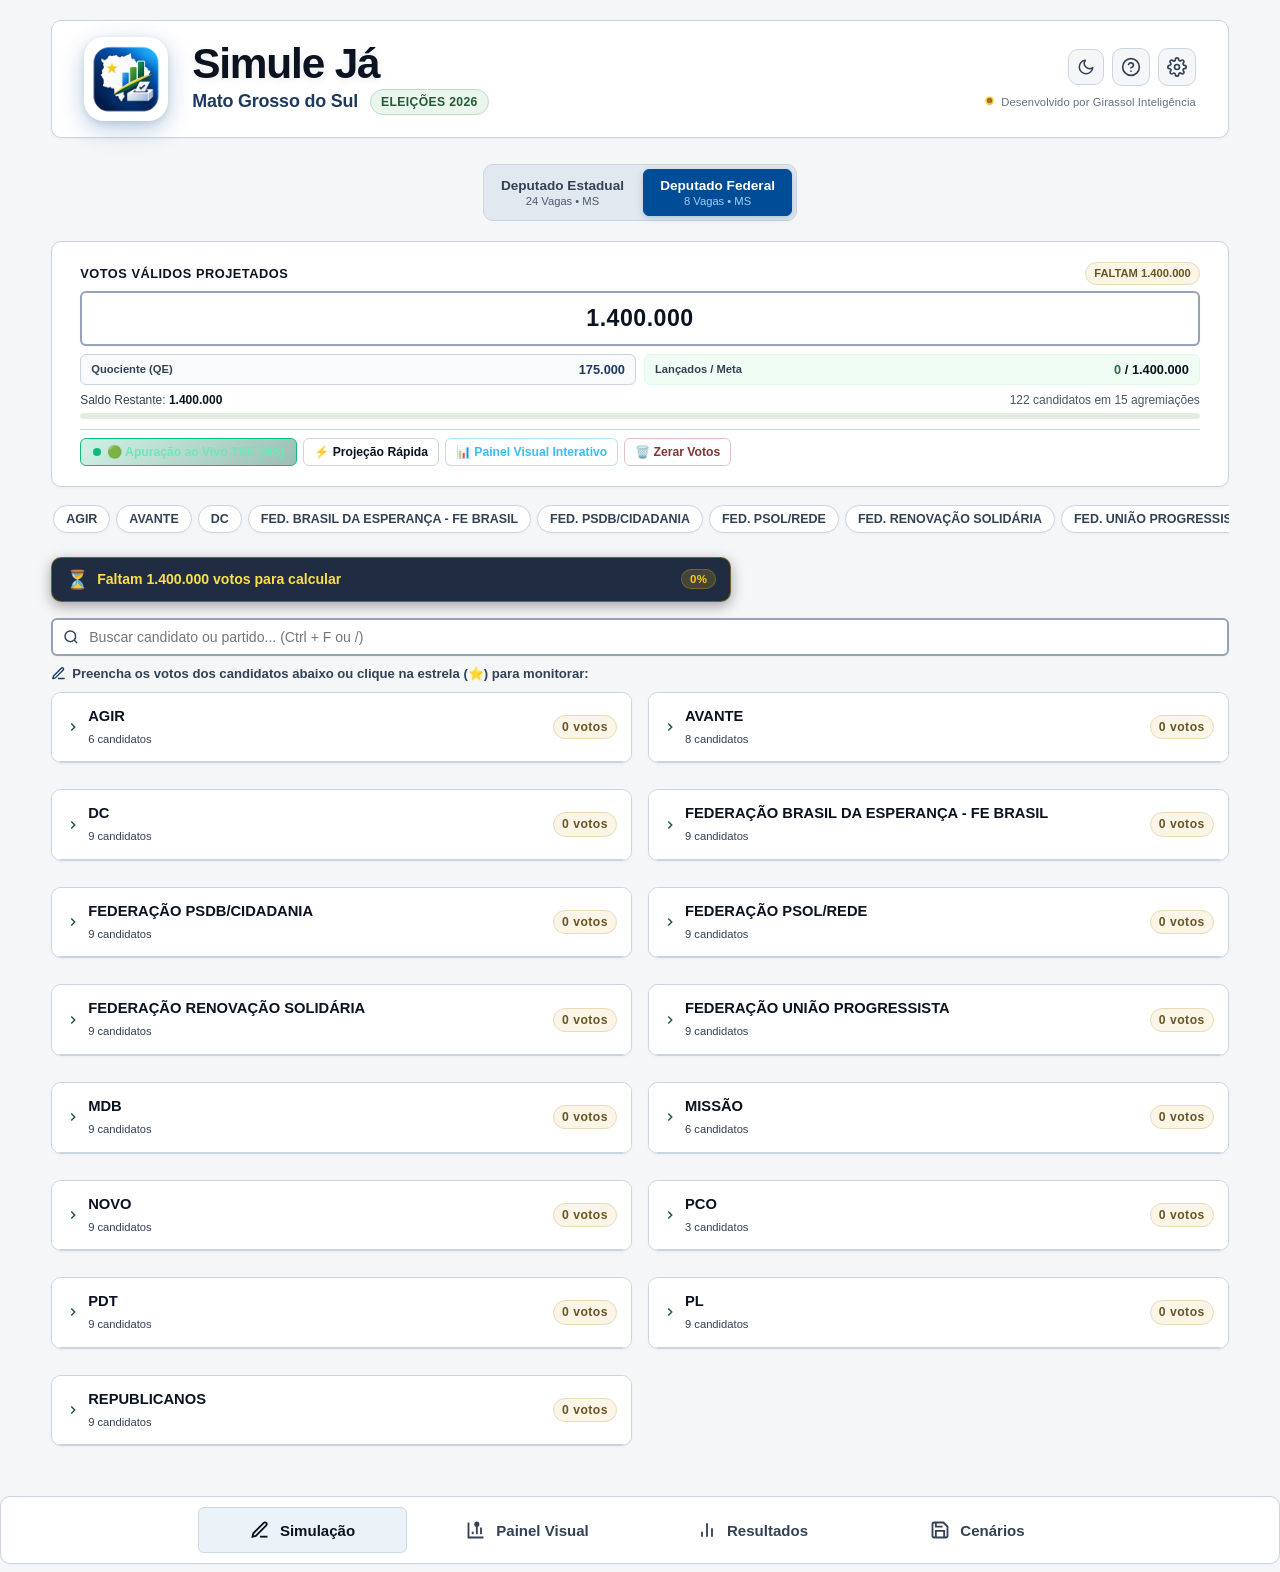
==== commit baebcbb6: "feat(favoritos): implementa radar de candidatos favoritos com status eleitoral em tempo real" ====
--- a/index.html
+++ b/index.html
@@ -205,13 +205,28 @@
         <div id="search-results-feedback" style="display: none; font-size: 0.75rem; color: var(--primary); font-weight: 700; margin-top: 4px; padding-left: 4px;"></div>
       </div>
 
+      <!-- Painel Dinâmico: Radar de Favoritos (Acompanhamento Instantâneo) -->
+      <section id="favorites-radar-container" class="favorites-radar-card" style="display: none;">
+        <div class="favorites-header">
+          <div style="display: flex; align-items: center; gap: 6px;">
+            <span style="font-size: 1.1rem;">⭐</span>
+            <strong style="font-size: 0.88rem; color: #F59E0B;">Radar de Candidatos Favoritos</strong>
+            <span id="fav-count-badge" class="badge" style="background: rgba(245, 158, 11, 0.2); color: #FCD34D; font-size: 0.65rem;">0</span>
+          </div>
+          <span style="font-size: 0.72rem; color: var(--text-muted);">Status calculado em tempo real</span>
+        </div>
+        <div id="favorites-pills-grid" class="favorites-grid">
+          <!-- Gerado dinamicamente via JS com status (Eleito QP, Sobras, 1º Suplente, Fora) -->
+        </div>
+      </section>
+
       <!-- Instrução simples e direta -->
       <div class="instrucao-votos" style="margin: 8px 0 8px 0; font-size: 0.82rem; font-weight: 600; color: var(--text-muted); display: flex; align-items: center; gap: 6px;">
         <svg width="15" height="15" viewBox="0 0 24 24" fill="none" stroke="currentColor" stroke-width="2.2" stroke-linecap="round" stroke-linejoin="round" style="color: var(--primary); flex-shrink: 0;">
           <path d="M12 20h9"></path>
           <path d="M16.5 3.5a2.121 2.121 0 0 1 3 3L7 19l-4 1 1-4L16.5 3.5z"></path>
         </svg>
-        <span>Preencha os votos dos candidatos abaixo:</span>
+        <span>Preencha os votos dos candidatos abaixo ou clique na estrela (⭐) para monitorar:</span>
       </div>
 
       <!-- Lista Principal de Agremiações e Candidatos Oficiais Pré-carregados -->
--- a/css/main.css
+++ b/css/main.css
@@ -1293,3 +1293,141 @@
   flex-wrap: wrap;
 }
 
+/* ==========================================================================
+   SISTEMA DE FAVORITOS & RADAR DE STATUS ELEITORAL
+   ========================================================================== */
+.btn-fav-star {
+  background: transparent;
+  border: none;
+  cursor: pointer;
+  padding: 4px;
+  font-size: 1.05rem;
+  color: rgba(255, 255, 255, 0.25);
+  transition: all 0.2s ease;
+  display: inline-flex;
+  align-items: center;
+  justify-content: center;
+}
+
+.btn-fav-star:hover {
+  transform: scale(1.2);
+  color: #F59E0B;
+}
+
+.btn-fav-star.active {
+  color: #F59E0B;
+  text-shadow: 0 0 10px rgba(245, 158, 11, 0.6);
+}
+
+.favorites-radar-card {
+  background: linear-gradient(135deg, rgba(245, 158, 11, 0.08), rgba(15, 23, 42, 0.6));
+  border: 1px solid rgba(245, 158, 11, 0.3);
+  border-radius: var(--radius-md);
+  padding: 12px 14px;
+  margin: 10px 0;
+}
+
+.favorites-header {
+  display: flex;
+  justify-content: space-between;
+  align-items: center;
+  margin-bottom: 8px;
+  border-bottom: 1px solid rgba(245, 158, 11, 0.15);
+  padding-bottom: 6px;
+}
+
+.favorites-grid {
+  display: grid;
+  grid-template-columns: repeat(auto-fill, minmax(260px, 1fr));
+  gap: 8px;
+}
+
+.fav-cand-pill {
+  display: flex;
+  justify-content: space-between;
+  align-items: center;
+  background: rgba(30, 41, 59, 0.7);
+  border: 1px solid rgba(255, 255, 255, 0.08);
+  border-radius: var(--radius-sm);
+  padding: 8px 10px;
+  gap: 8px;
+}
+
+.fav-cand-pill.status-eleito-qp {
+  border-left: 3px solid #3B82F6;
+}
+
+.fav-cand-pill.status-eleito-8020 {
+  border-left: 3px solid #F59E0B;
+}
+
+.fav-cand-pill.status-eleito-sobras {
+  border-left: 3px solid #A855F7;
+}
+
+.fav-cand-pill.status-suplente-1 {
+  border-left: 3px solid #F97316;
+}
+
+.fav-cand-pill.status-suplente-2 {
+  border-left: 3px solid #E2E8F0;
+}
+
+.fav-cand-pill.status-fora {
+  border-left: 3px solid #EF4444;
+}
+
+.fav-cand-pill.status-barreira {
+  border-left: 3px solid #EAB308;
+}
+
+.status-badge-live {
+  font-size: 0.68rem;
+  font-weight: 700;
+  padding: 2px 6px;
+  border-radius: 4px;
+  white-space: nowrap;
+}
+
+.badge-eleito-qp {
+  background: rgba(59, 130, 246, 0.2);
+  color: #93C5FD;
+  border: 1px solid #3B82F6;
+}
+
+.badge-eleito-8020 {
+  background: rgba(245, 158, 11, 0.2);
+  color: #FCD34D;
+  border: 1px solid #F59E0B;
+}
+
+.badge-eleito-sobras {
+  background: rgba(168, 85, 247, 0.2);
+  color: #D8B4FE;
+  border: 1px solid #A855F7;
+}
+
+.badge-suplente-1 {
+  background: rgba(249, 115, 22, 0.2);
+  color: #FDBA74;
+  border: 1px solid #F97316;
+}
+
+.badge-suplente-2 {
+  background: rgba(148, 163, 184, 0.2);
+  color: #CBD5E1;
+  border: 1px solid #94A3B8;
+}
+
+.badge-fora {
+  background: rgba(239, 68, 68, 0.15);
+  color: #FCA5A5;
+  border: 1px solid #EF4444;
+}
+
+.badge-barreira {
+  background: rgba(234, 179, 8, 0.15);
+  color: #FDE047;
+  border: 1px solid #EAB308;
+}
+
